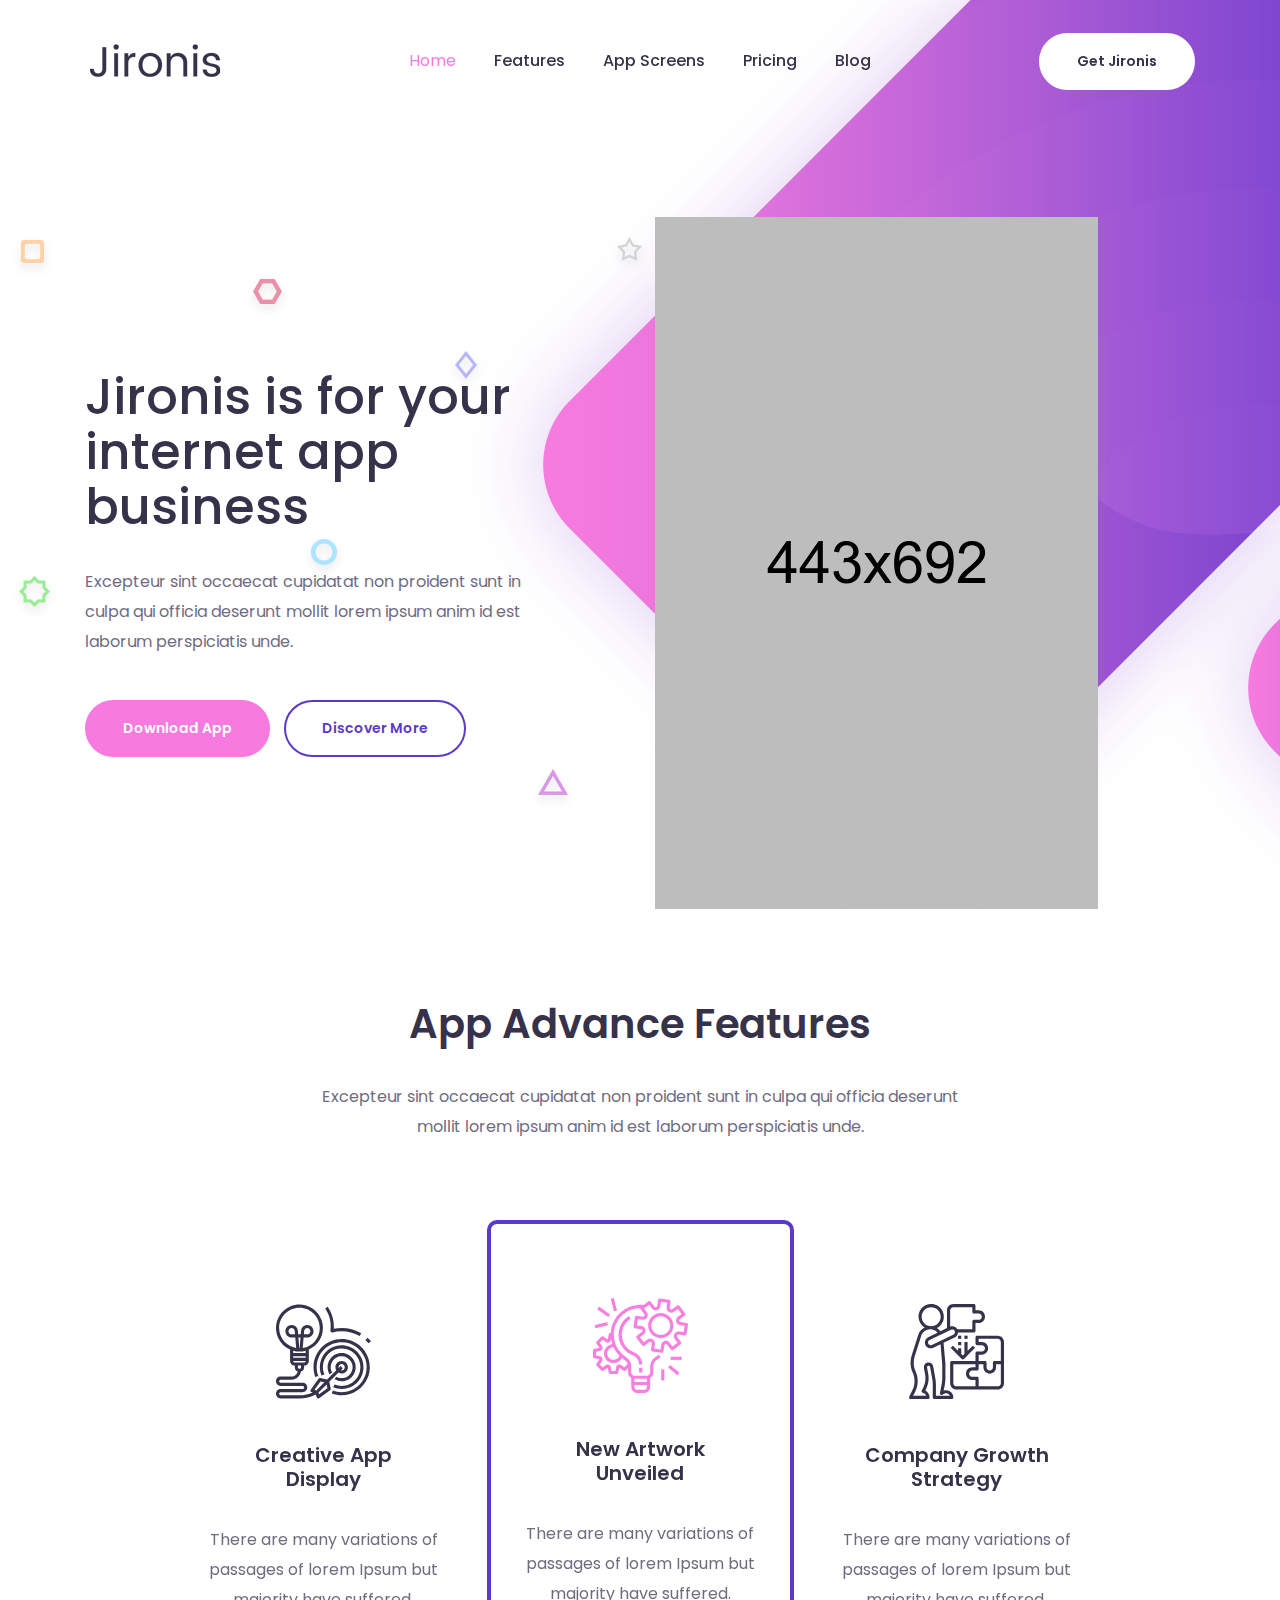
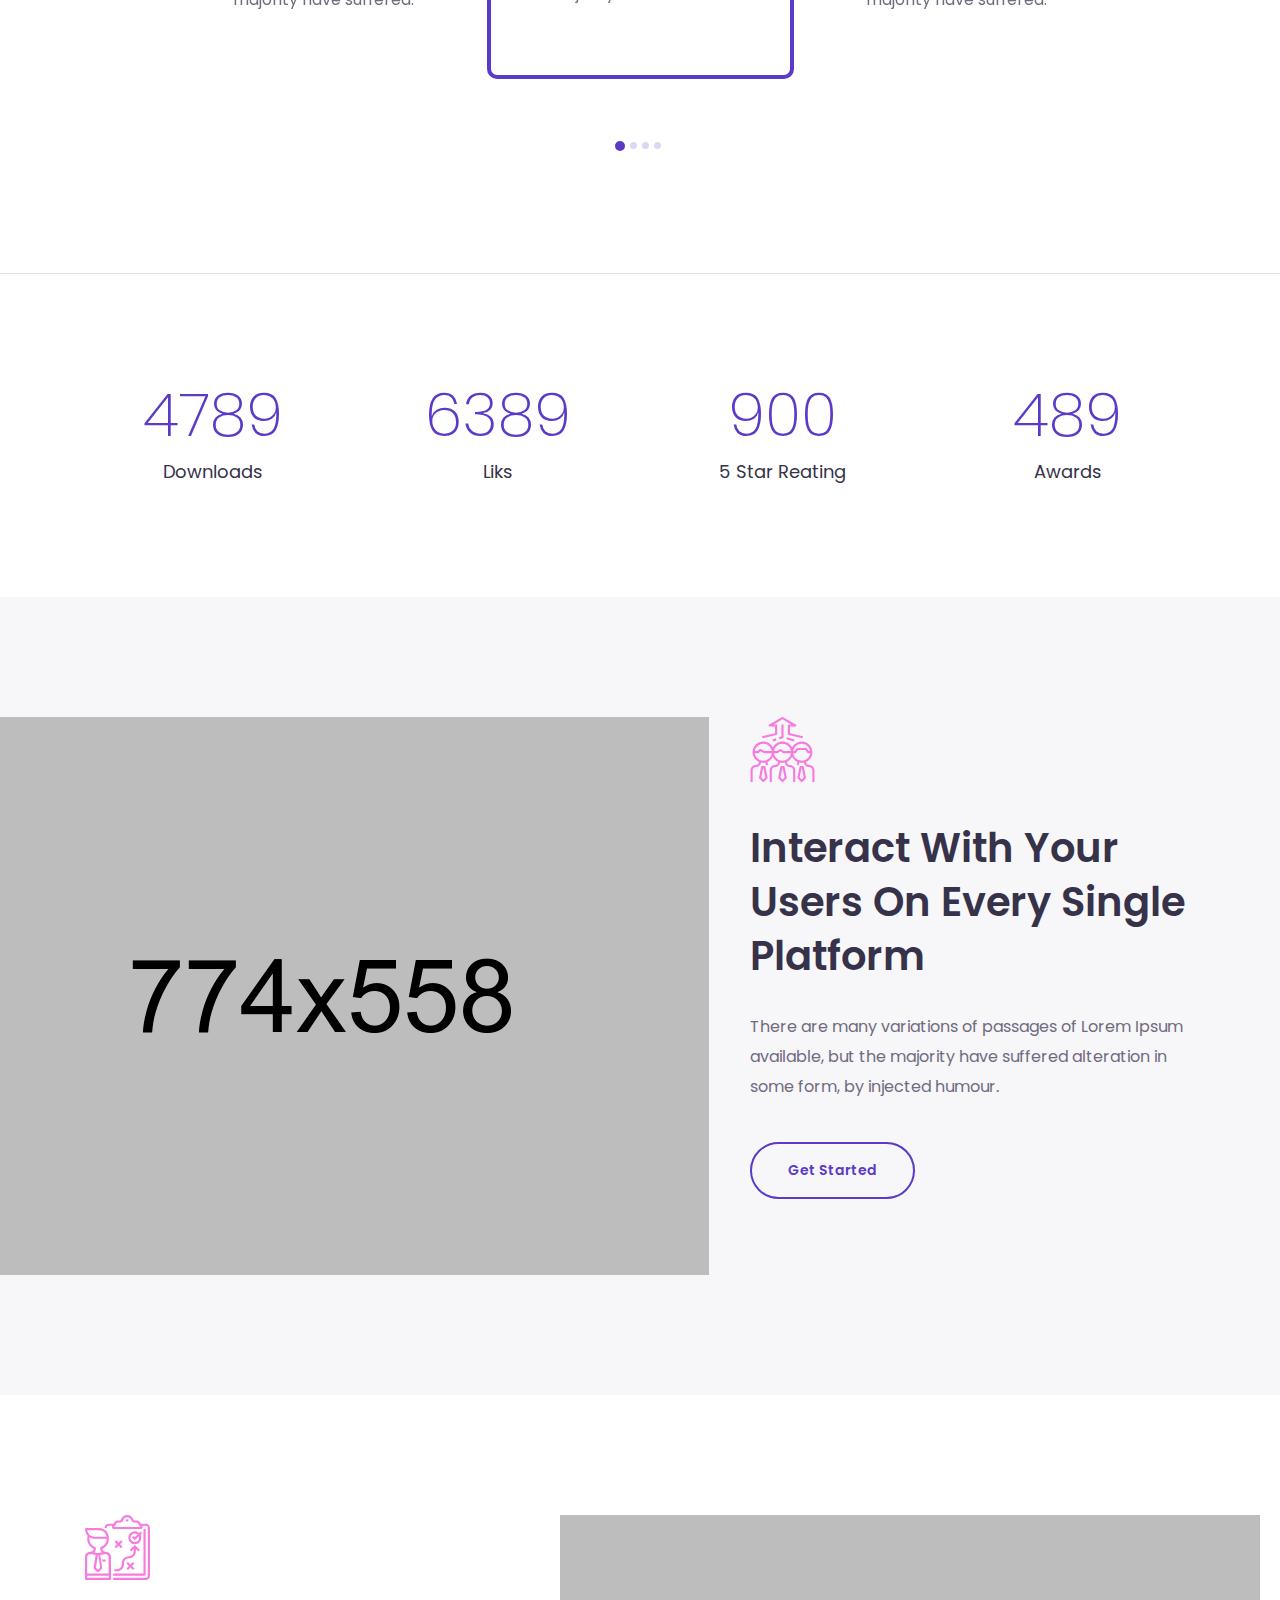
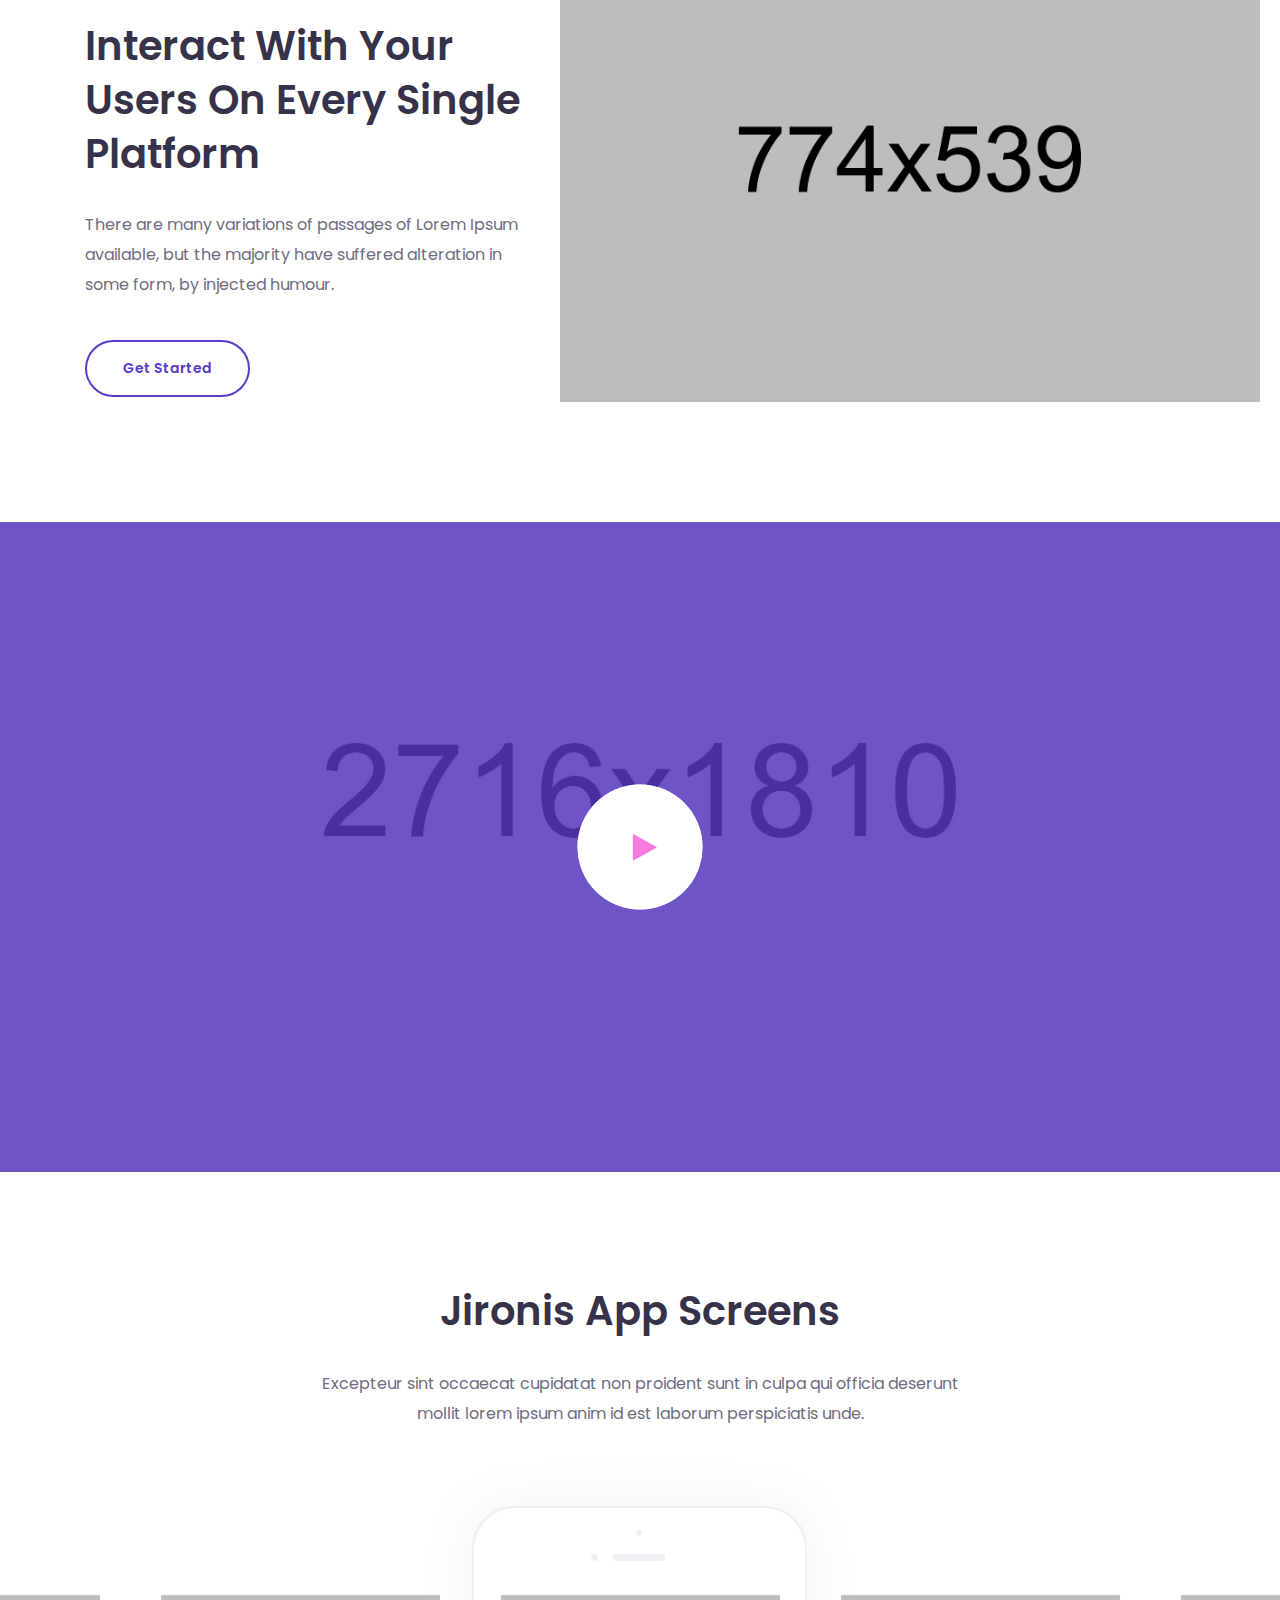
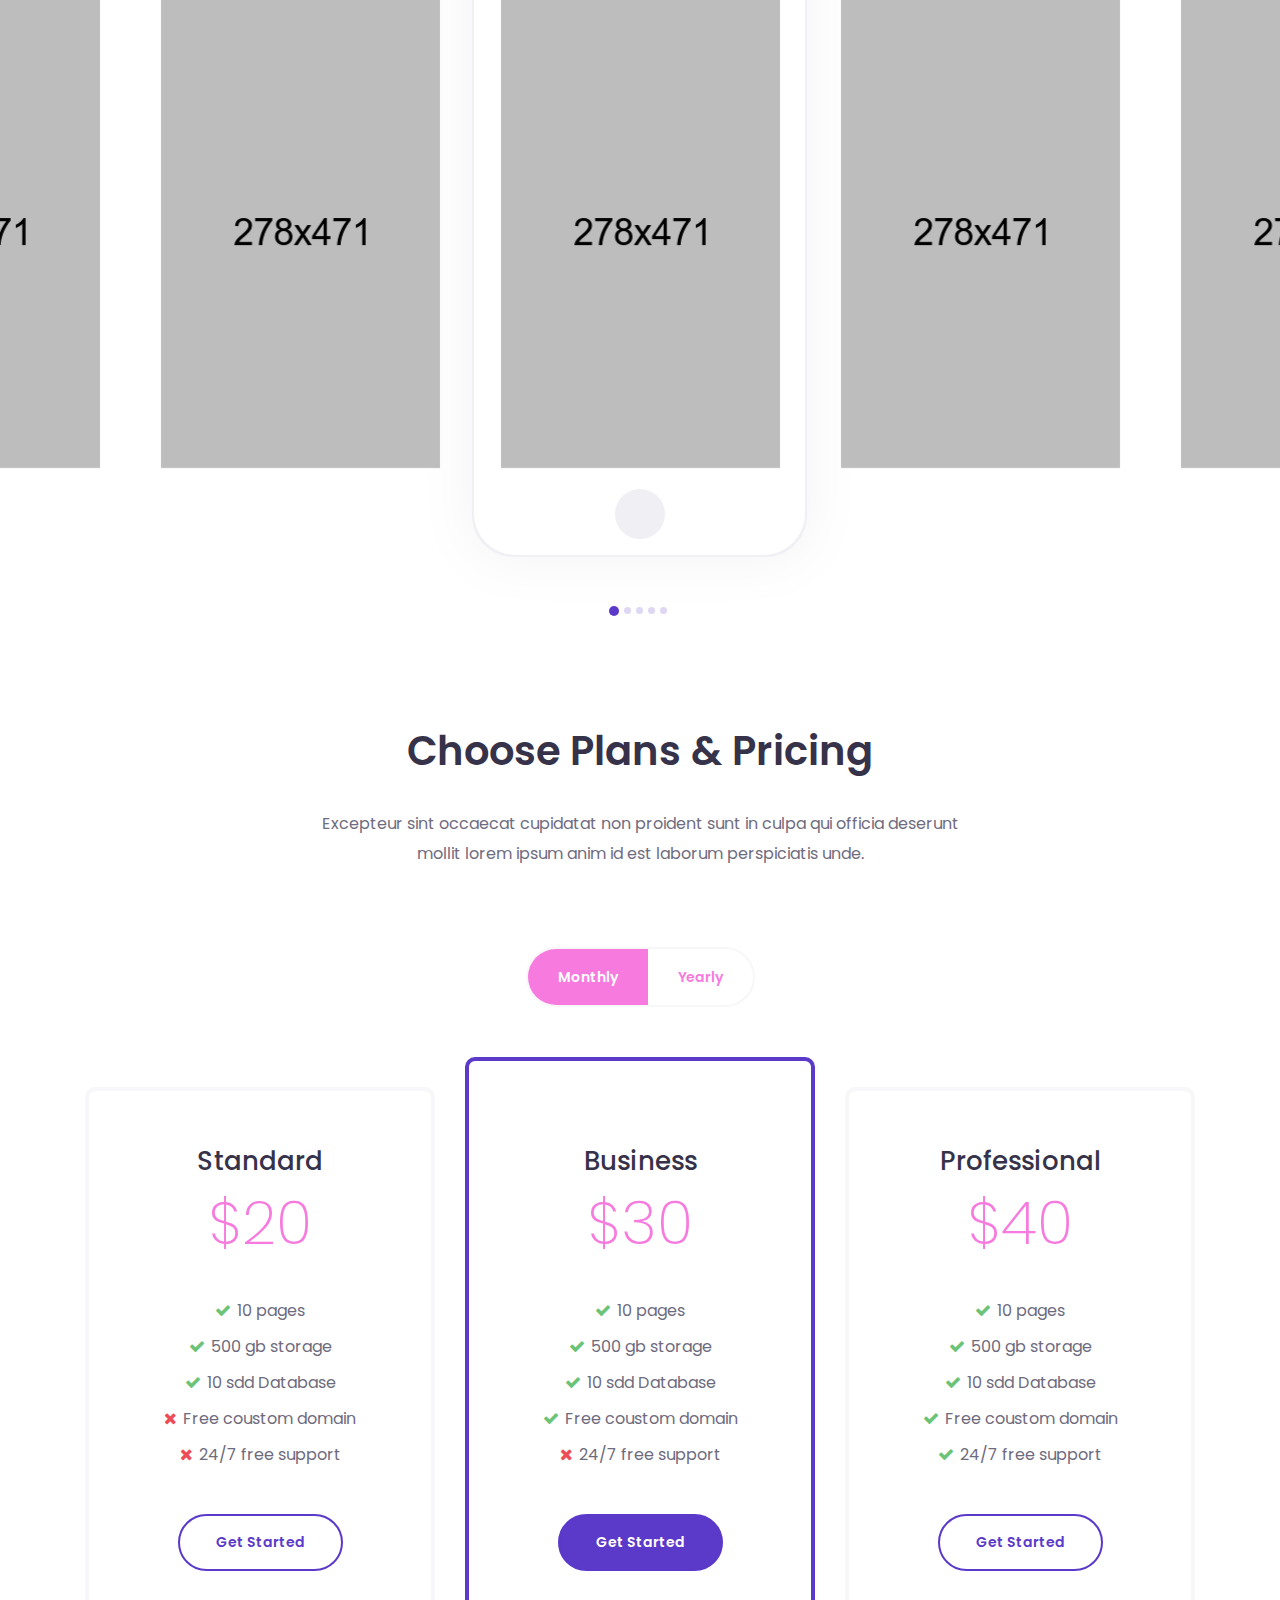
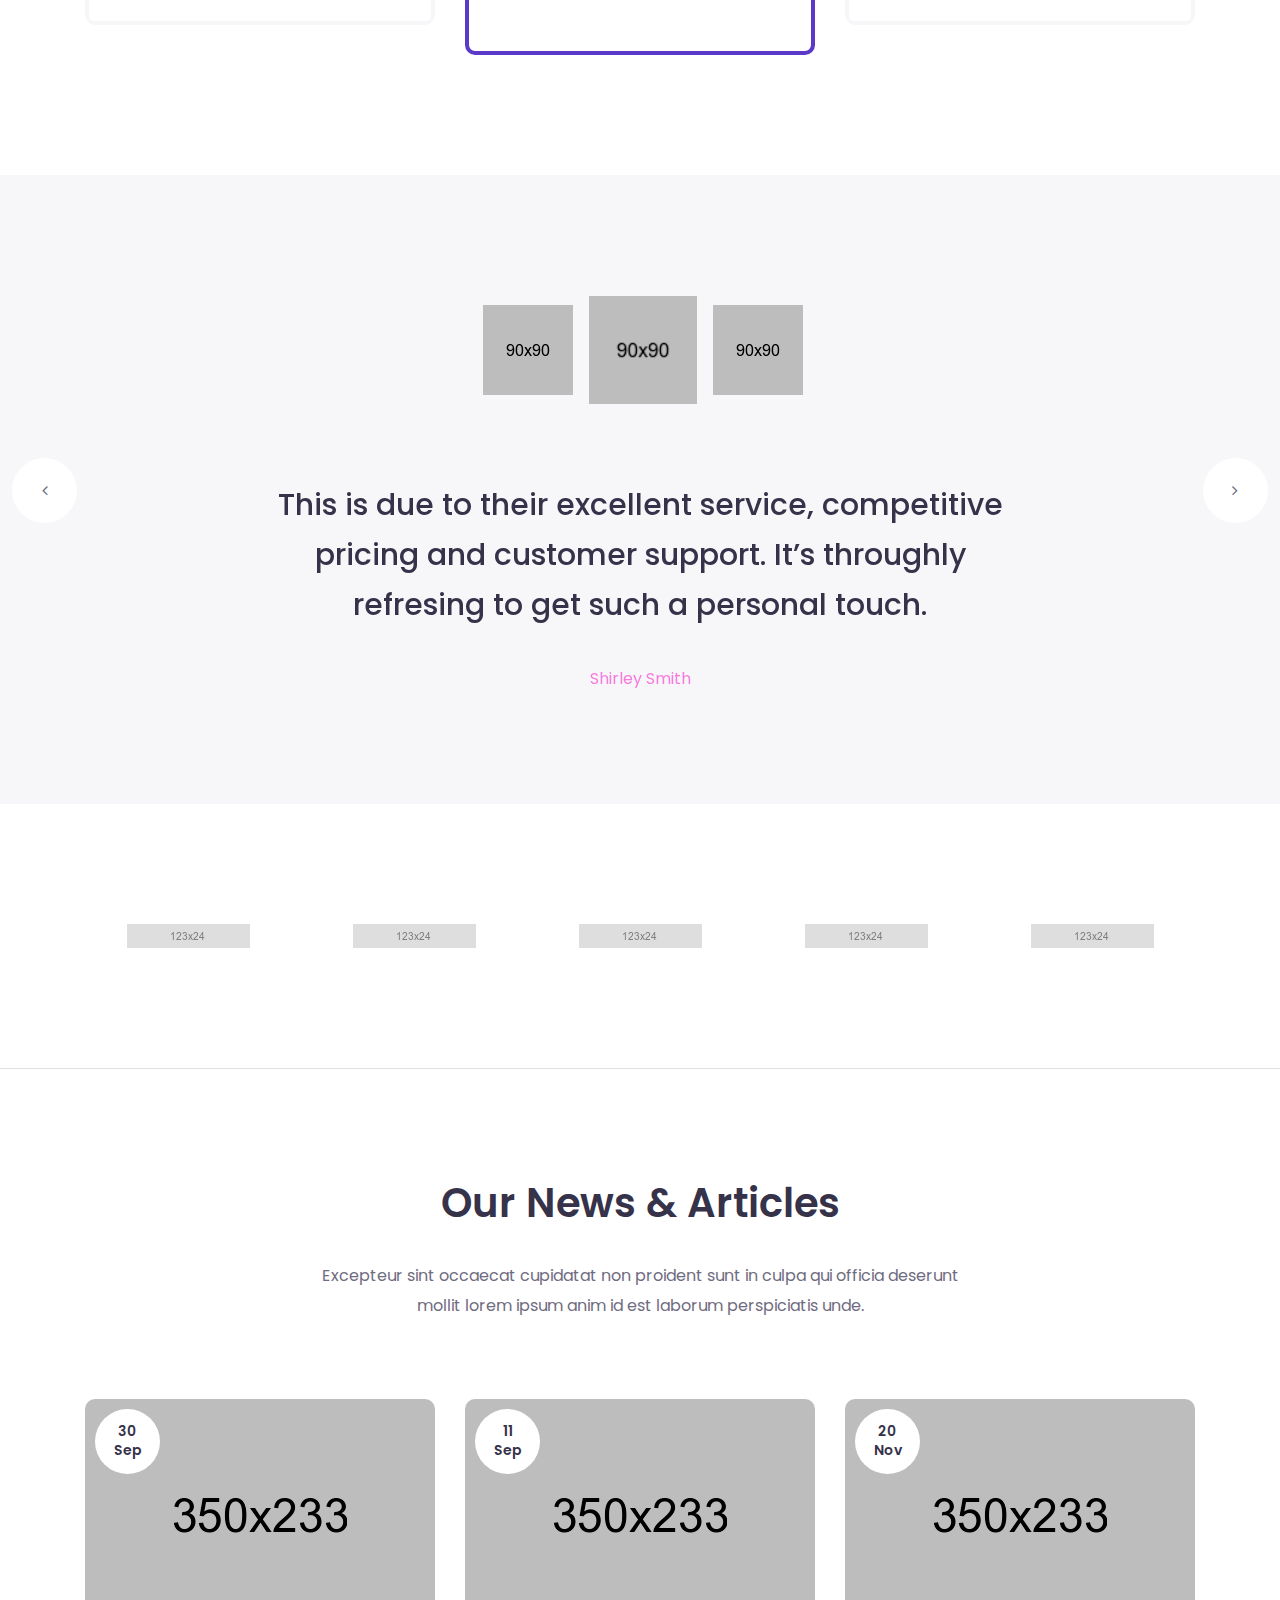
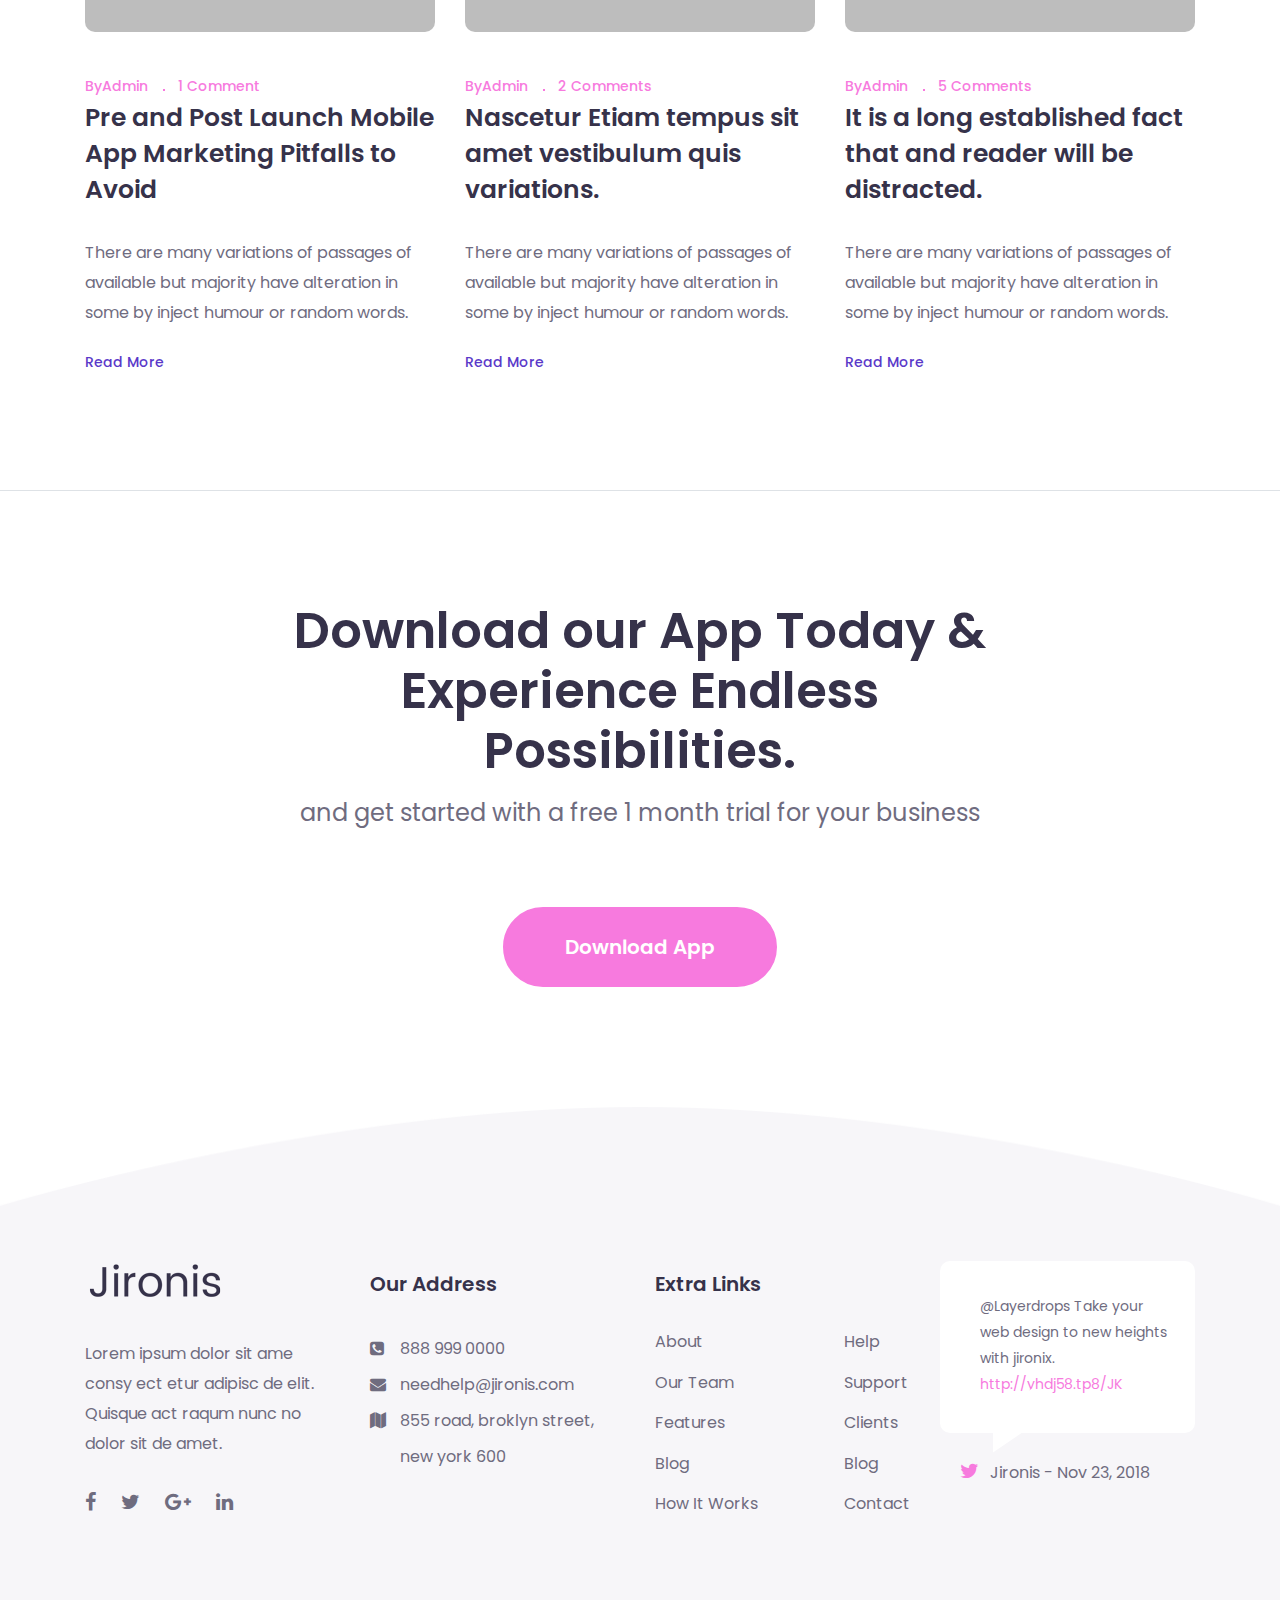
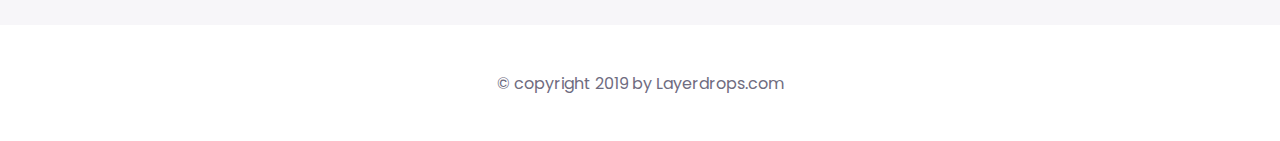
==== index.html @ 611fd4d5 "Master" ====
<!DOCTYPE html>
<html lang="en">

<head>
    <meta charset="utf-8">
    <meta name="viewport" content="width=device-width, initial-scale=1, shrink-to-fit=no">
    <meta http-equiv="X-UA-Compatible" content="IE=edge">

    <!-- Document Title -->
    <title>Jironis</title>

    <!-- Favicon -->
    <link rel="shortcut icon" type="image/png" href="favicon.png">

    <!-- CSS Files -->
    <!--==== Google Fonts ====-->
    <link href="https://fonts.googleapis.com/css?family=Poppins:200,300,400,500,600,700" rel="stylesheet">

    <!--==== Bootstrap css file ====-->
    <link rel="stylesheet" href="assets/css/bootstrap.min.css">

    <!--==== Font-Awesome css file ====-->
    <link rel="stylesheet" href="assets/css/font-awesome.min.css">

    <!-- Owl Carusel css file -->
    <link rel="stylesheet" href="assets/plugins/owl-carousel/owl.carousel.min.css">

    <!-- ====video poppu css==== -->
    <link rel="stylesheet" href="assets/plugins/Magnific-Popup/magnific-popup.css">

    <!--==== Style css file ====-->
    <link rel="stylesheet" href="assets/css/style.css">

    <!--==== Responsive css file ====-->
    <link rel="stylesheet" href="assets/css/responsive.css">

    <!--==== Custom css file ====-->
    <link rel="stylesheet" href="assets/css/custom.css">
</head>

<body>
    <!-- Preloader -->
    <div class="preLoader">
        <div class="preload-inner">
            <div class="sk-cube-grid">
                <div class="sk-cube sk-cube1"></div>
                <div class="sk-cube sk-cube2"></div>
                <div class="sk-cube sk-cube3"></div>
                <div class="sk-cube sk-cube4"></div>
                <div class="sk-cube sk-cube5"></div>
                <div class="sk-cube sk-cube6"></div>
                <div class="sk-cube sk-cube7"></div>
                <div class="sk-cube sk-cube8"></div>
                <div class="sk-cube sk-cube9"></div>
            </div>
        </div>
    </div>
    <!-- End Of Preloader -->

    <!-- Main header -->
    <header class="header">
        <!-- Start Header Navbar-->
        <div class="main-header">
            <div class="main-menu-wrap">
                <div class="container">
                    <div class="row align-items-center">
                        <div class="col-xl-3 col-lg-3 col-md-4 col-6">
                            <!-- Logo -->
                            <div class="logo">
                                <a href="index.html">
                                    <img src="assets/img/logo.png" data-rjs="2" alt="jironis">
                                </a>
                            </div>
                            <!-- End of Logo -->
                        </div>
                        <div class="col-xl-6 col-lg-6 col-md-4 col-6 menu-button">
                            <div class="menu--inner-area clearfix">
                                <div class="menu-wraper">
                                    <nav>
                                        <!-- Header-menu -->
                                        <div class="header-menu dosis">
                                            <ul>
                                                <li class="active"><a href="#">Home</a>
                                                    <ul>
                                                        <li class="active"><a href="index.html">Home 1</a></li>
                                                        <li><a href="index2.html">Home 2</a></li>
                                                    </ul>
                                                </li>
                                                <li><a href="#features">Features</a></li>
                                                <li><a href="#app">App Screens</a></li>
                                                <li><a href="#pricing  ">Pricing</a></li>
                                                <li><a href="#">Blog</a>
                                                    <ul>
                                                        <li><a href="blog.html">Blog Posts</a></li>
                                                        <li><a href="blog-details.html">single Post</a></li>
                                                    </ul>
                                                </li>
                                            </ul>
                                        </div>
                                        <!-- End of Header-menu -->
                                    </nav>
                                </div>
                            </div>
                        </div>
                        <div class="col-lg-3 col-md-4 col-sm-5 d-md-block d-none">
                            <div class="urgent-call text-right">
                               <a href="#" class="btn">Get Jironis</a>
                            </div>
                        </div>
                    </div>
                </div>
            </div>
        </div>
        <!-- End Header Navbar-->
    </header>
    <!-- End of Main header -->
    
    <!-- home banner area -->
    <div class="banner-area-inner">
        <div class="banner-inner-area banner-area1">
            <div class="container">
                <div class="row align-items-center">
                    <div class="col-md-8 col-lg-6 col-xl-5">
                        <!-- banner text -->
                        <div class="banner-text-inner">
                            <div class="banner-shape-wrap">
                                <div class="banner-shape-inner">
                                    <img src="assets/img/banner/shaps1.png" alt="" class='shape shape1 rotate3d'>
                                    <img src="assets/img/banner/shaps2.png" alt="" class='shape shape2 rotate2d'>
                                    <img src="assets/img/banner/shaps3.png" alt="" class='shape shape3 rotate-2d'>
                                    <img src="assets/img/banner/shaps4.png" alt="" class='shape shape4 rotate3d'>
                                    <img src="assets/img/banner/shaps5.png" alt="" class='shape shape5 rotate2d'>
                                    <img src="assets/img/banner/shaps6.png" alt="" class='shape shape6 rotate-2d'>
                                    <img src="assets/img/banner/shaps7.png" alt="" class='shape shape7 rotate3d'>
                                </div>
                            </div>

                            <h1>Jironis is for your internet app business</h1>
                            <p>Excepteur sint occaecat cupidatat non proident sunt in culpa qui officia deserunt mollit lorem ipsum anim id est laborum perspiciatis unde.</p>
                            <a href="#" class="btn">Download App</a>
                            <a href="#" class="btn">Discover More</a>
                        </div>
                        <!-- banner text -->
                    </div>
                    <div class="col-lg-5 offset-lg-1 col-md-4 offse-xl-2">
                        <!-- banner image-->
                        <div class="banner-image">
                            <img src="assets/img/banner/mockup.png" alt="">
                        </div>
                        <!--End of banner image-->
                    </div>
                </div>
            </div>
        </div>
    </div>
    <!-- End of home banner area -->

    <!-- feature area -->
    <section class="pb-110" id='features'>
        <div class="container">
            <div class="row justify-content-center">
                <div class="col-md-12 col-lg-8">
                    <!-- section title -->
                    <div class="section-title text-center">
                        <h2>App Advance Features</h2>
                        <p>Excepteur sint occaecat cupidatat non proident sunt in culpa qui officia deserunt mollit lorem ipsum anim id est laborum perspiciatis unde.</p>
                    </div>
                    <!-- End of section title -->
                </div>
            </div>
            <div class="row justify-content-center">
                <div class="col-xl-10 col-lg-12">
                    <div class="feature-carousel owl-carousel">
                        <!-- single feature inner -->
                        <div class="single-feature-inner text-center">
                            <div class="feature-icon"><img src="assets/img/icons/project-management.svg" class="svg" alt=""></div>
                            <h5>New Artwork<br> Unveiled</h5>
                            <p>There are many variations of passages of lorem Ipsum but majority have suffered.</p>
                        </div>
                        <!-- End of single feature inner -->

                        <!-- single feature inner -->
                        <div class="single-feature-inner text-center">
                            <div class="feature-icon"><img src="assets/img/icons/solution.svg" class="svg" alt=""></div>
                            <h5>Company Growth Strategy</h5>
                            <p>There are many variations of passages of lorem Ipsum but majority have suffered.</p>
                        </div>
                        <!-- End of single feature inner -->

                        <!-- single feature inner -->
                        <div class="single-feature-inner text-center">
                            <div class="feature-icon"><img src="assets/img/icons/planning.svg" class="svg" alt=""></div>
                            <h5>Perfect Application Intergration</h5>
                            <p>There are many variations of passages of lorem Ipsum but majority have suffered.</p>
                        </div>
                        <!-- End of single feature inner -->

                        <!-- single feature inner -->
                        <div class="single-feature-inner text-center">
                            <div class="feature-icon"><img src="assets/img/icons/goal.svg" class="svg" alt=""></div>
                            <h5>Creative App<br>Display</h5>
                            <p>There are many variations of passages of lorem Ipsum but majority have suffered.</p>
                        </div><!-- End of single feature inner -->
                    </div><!--/.feature-carousel-->
                </div><!--/.col-->
            </div><!--/.row-->
        </div><!--/.container-->
    </section><!-- End of feature area -->

    <!-- Counter up area -->
    <section class="border-top pt-120 pb-80">
        <div class="container">
            <div class="row">
                <div class="col-md-3 col-sm-6">
                    <!-- single counetr -->
                    <div class="single-counter text-center">
                        <span class="counter">4789</span>
                        <p>Downloads</p>
                    </div><!-- single counetr -->
                </div>
                <div class="col-md-3 col-sm-6">
                    <!-- single counetr -->
                    <div class="single-counter text-center">
                        <span class="counter">6389</span>
                        <p>Liks</p>
                    </div><!-- single counetr -->
                </div>
                <div class="col-md-3 col-sm-6">
                    <!-- single counetr -->
                    <div class="single-counter text-center">
                        <span class="counter">900</span>
                        <p>5 Star Reating</p>
                    </div><!-- single counetr -->
                </div>
                <div class="col-md-3 col-sm-6">
                    <!-- single counetr -->
                    <div class="single-counter text-center">
                        <span class="counter">489</span>
                        <p>Awards</p>
                    </div><!-- single counetr -->
                </div><!-- /.col -->
            </div><!-- /.row -->
        </div><!-- /.container -->
    </section><!-- /.End of Counter up area -->

    <!-- interact user -->
    <section class="bg-2 pt-120 pb-120">
        <div class="container">
            <div class="row">
                <div class="col-lg-7 col-sm-7">
                    <!-- user interact image -->
                    <div class="user-interact-image">
                        <img src="assets/img/feature/user-interact.png"  alt="">
                    </div>
                    <!-- End of user interact image -->
                </div>
                <div class="col-lg-5 col-sm-5">
                    <!-- user ineract text -->
                    <div class="user-interact-inner">
                        <div class="interact-icon">
                            <img src="assets/img/icons/teamwork.svg" class="svg" alt="">
                        </div>
                        <h2>Interact With Your Users On Every Single Platform</h2>
                        <p>
                            There are many variations of passages of Lorem Ipsum available, but the majority have suffered alteration in some form,
                            by injected humour.
                        </p>
                        <a href="#" class="btn">Get Started</a>
                    </div>
                    <!--End of user ineract text -->
                </div>
            </div>
        </div>
    </section>
    <!-- interact user -->

    <!-- interact user -->
    <section class="pt-120 pb-120">
        <div class="container">
            <div class="row">
                <div class="col-lg-5 col-sm-5">
                    <!-- user ineract text -->
                    <div class="user-interact-inner">
                        <div class="interact-icon">
                            <img src="assets/img/icons/solution1.svg" class="svg" alt="">
                        </div>
                        <h2>Interact With Your Users On Every Single Platform</h2>
                        <p>
                            There are many variations of passages of Lorem Ipsum available, but the majority have suffered
                            alteration in some form,
                            by injected humour.
                        </p>
                        <a href="#" class="btn">Get Started</a>
                    </div>
                    <!--End of user ineract text -->
                </div>
                <div class="col-lg-7 col-sm-7">
                    <!-- user interact image -->
                    <div class="user-interact-image type2">
                        <img src="assets/img/feature/user-interact2.png"  alt="">
                    </div>
                    <!-- End of user interact image -->
                </div>
            </div>
        </div>
    </section>
    <!-- interact user -->

    <!-- app video -->
    <section class="app-video">
        <div class="container">
            <div class="row">
                <div class="col-12">
                    <!-- why bottle video -->
                    <div class="theme-video-wrap">
                        <a href="https://www.youtube.com/watch?v=SZEflIVnhH8" class="video-btn" data-popup="video"><i class="fa fa-play"></i></a>
                    </div>
                    <!-- end of why bottle video -->
                </div>
            </div>
        </div>
    </section>
    <!-- End of why bottol water -->
    
    <!-- app screen -->
    <section class="pt-120 pb-115" id='app'>
        <div class="container">
            <div class="row justify-content-center">
                <div class="col-md-12 col-lg-8">
                    <!-- section title -->
                    <div class="section-title text-center">
                        <h2>Jironis App Screens</h2>
                        <p>Excepteur sint occaecat cupidatat non proident sunt in culpa qui officia deserunt mollit lorem ipsum anim id est laborum perspiciatis unde.</p>
                    </div>
                    <!-- End of section title -->
                </div>
            </div>
        </div>
        <div class="app-scrin-inner">
            <div class="app-carousel-inner">
                <div class="app-carousel owl-carousel">
                    <!-- slingle app image -->
                    <div class="single-app-image">
                        <img src="assets/img/feature/app-img.png" data-rjs="2" alt="">
                    </div>
                    <!-- slingle app image -->

                    <!-- slingle app image -->
                    <div class="single-app-image">
                        <img src="assets/img/feature/app-img2.png" data-rjs="2" alt="">
                    </div>
                    <!-- slingle app image -->

                    <!-- slingle app image -->
                    <div class="single-app-image">
                        <img src="assets/img/feature/app-img3.png" data-rjs="2" alt="">
                    </div>
                    <!-- slingle app image -->

                    <!-- slingle app image -->
                    <div class="single-app-image">
                        <img src="assets/img/feature/app-img4.png" data-rjs="2" alt="">
                    </div>
                    <!-- slingle app image -->

                    <!-- slingle app image -->
                    <div class="single-app-image">
                        <img src="assets/img/feature/app-img5.png" data-rjs="2" alt="">
                    </div>
                    <!-- slingle app image -->
                </div>
            </div>
        </div>
    </section>
    <!-- End of app screen -->

    <!-- app pricing plan -->
    <section class="pb-90" id='pricing'>
        <div class="container">
            <div class="row justify-content-center">
                <div class="col-md-12 col-lg-8">
                    <!-- section title -->
                    <div class="section-title text-center">
                        <h2>Choose Plans & Pricing</h2>
                        <p>Excepteur sint occaecat cupidatat non proident sunt in culpa qui officia deserunt    mollit lorem ipsum anim id est laborum perspiciatis unde.</p>
                    </div>
                    <!-- End of section title -->
                </div>
            </div>
            <div class="row">
                <div class="col-12">
                    <div class="price-nav-wrap">
                        <!-- price nav -->
                        <div class="price--nav-inner">
                            <nav>
                                <div class="nav info-tabs">
                                    <a class="price--nav-item active" id="nav-contact-tab" data-toggle="tab" href="#month">Monthly</a>
                                    <a class="price--nav-item" data-toggle="tab" href="#year">Yearly</a>
                                </div>
                            </nav>
                        </div>
                        <!-- End of price nav -->
                    </div>
                    <!-- nav tab content -->
                    <div class="tab-content price-content">
                        <div class="tab-pane fade active show" id="month" role="tabpanel">
                            <div class="row">
                                <div class="col-md-6 col-lg-4">
                                    <!--Single price plan -->
                                    <div class="single-price-plan text-center">
                                        <div class="single-price-top">
                                            <h4>Standard</h4>
                                            <span>$20</span>
                                        </div>
                                        <div class="single-price-body">
                                            <div class="price-list">
                                                <ul>
                                                    <li>
                                                        <span><i class="fa fa-check" aria-hidden="true"></i></span>
                                                        10 pages
                                                    </li>
                                                    <li>
                                                        <span><i class="fa fa-check" aria-hidden="true"></i></span>
                                                        500 gb storage
                                                    </li>
                                                    <li>
                                                        <span><i class="fa fa-check" aria-hidden="true"></i></span>
                                                        10 sdd Database
                                                    </li>
                                                    <li>
                                                        <span><i class="fa fa-times" aria-hidden="true"></i></span>
                                                        Free coustom domain
                                                    </li>
                                                    <li>
                                                        <span><i class="fa fa-times" aria-hidden="true"></i></span>
                                                        24/7 free support
                                                    </li>
                                                </ul>
                                            </div>
                                            <a href="#" class="btn">Get Started</a>
                                        </div>
                                    </div>
                                    <!--end of Single price plan -->
                                </div>
                                <div class="col-md-6 col-lg-4">
                                    <!--Single price plan -->
                                    <div class="single-price-plan active text-center">
                                        <div class="single-price-top">
                                            <h4>Business</h4>
                                            <span>$30</span>
                                        </div>
                                        <div class="single-price-body">
                                            <div class="price-list">
                                                <ul>
                                                    <li>
                                                        <span><i class="fa fa-check" aria-hidden="true"></i></span>
                                                        10 pages
                                                    </li>
                                                    <li>
                                                        <span><i class="fa fa-check" aria-hidden="true"></i></span>
                                                        500 gb storage
                                                    </li>
                                                    <li>
                                                        <span><i class="fa fa-check" aria-hidden="true"></i></span>
                                                        10 sdd Database
                                                    </li>
                                                    <li>
                                                        <span><i class="fa fa-check" aria-hidden="true"></i></span>
                                                        Free coustom domain
                                                    </li>
                                                    <li>
                                                        <span><i class="fa fa-times" aria-hidden="true"></i></span>
                                                        24/7 free support
                                                    </li>
                                                </ul>
                                            </div>
                                            <a href="#" class="btn">Get Started</a>
                                        </div>
                                    </div>
                                    <!--end of Single price plan -->
                                </div>
                                <div class="col-md-6 col-lg-4">
                                    <!--Single price plan -->
                                    <div class="single-price-plan text-center">
                                        <div class="single-price-top">
                                            <h4>Professional</h4>
                                            <span>$40</span>
                                        </div>
                                        <div class="single-price-body">
                                            <div class="price-list">
                                                <ul>
                                                    <li>
                                                        <span><i class="fa fa-check" aria-hidden="true"></i></span>
                                                        10 pages
                                                    </li>
                                                    <li>
                                                        <span><i class="fa fa-check" aria-hidden="true"></i></span>
                                                        500 gb storage
                                                    </li>
                                                    <li>
                                                        <span><i class="fa fa-check" aria-hidden="true"></i></span>
                                                        10 sdd Database
                                                    </li>
                                                    <li>
                                                        <span><i class="fa fa-check" aria-hidden="true"></i></span>
                                                        Free coustom domain
                                                    </li>
                                                    <li>
                                                        <span><i class="fa fa-check" aria-hidden="true"></i></span>
                                                        24/7 free support
                                                    </li>
                                                </ul>
                                            </div>
                                            <a href="#" class="btn">Get Started</a>
                                        </div>
                                    </div>
                                    <!--end of Single price plan -->
                                </div>
                            </div>
                        </div>
                        <div class="tab-pane fade" id="year" role="tabpanel">
                            <div class="row">
                                <div class="col-md-6 col-lg-4">
                                    <!--Single price plan -->
                                    <div class="single-price-plan text-center">
                                        <div class="single-price-top">
                                            <h4>Standard</h4>
                                            <span>$200</span>
                                        </div>
                                        <div class="single-price-body">
                                            <div class="price-list">
                                                <ul>
                                                    <li>
                                                        <span><i class="fa fa-check" aria-hidden="true"></i></span>
                                                        10 pages
                                                    </li>
                                                    <li>
                                                        <span><i class="fa fa-check" aria-hidden="true"></i></span>
                                                        500 gb storage
                                                    </li>
                                                    <li>
                                                        <span><i class="fa fa-check" aria-hidden="true"></i></span>
                                                        10 sdd Database
                                                    </li>
                                                    <li>
                                                        <span><i class="fa fa-times" aria-hidden="true"></i></span>
                                                        Free coustom domain
                                                    </li>
                                                    <li>
                                                        <span><i class="fa fa-times" aria-hidden="true"></i></span>
                                                        24/7 free support
                                                    </li>
                                                </ul>
                                            </div>
                                            <a href="#" class="btn">Get Started</a>
                                        </div>
                                    </div>
                                    <!--end of Single price plan -->
                                </div>
                                <div class="col-md-6 col-lg-4">
                                    <!--Single price plan -->
                                    <div class="single-price-plan active text-center">
                                        <div class="single-price-top">
                                            <h4>Business</h4>
                                            <span>$300</span>
                                        </div>
                                        <div class="single-price-body">
                                            <div class="price-list">
                                                <ul>
                                                    <li>
                                                        <span><i class="fa fa-check" aria-hidden="true"></i></span>
                                                        10 pages
                                                    </li>
                                                    <li>
                                                        <span><i class="fa fa-check" aria-hidden="true"></i></span>
                                                        500 gb storage
                                                    </li>
                                                    <li>
                                                        <span><i class="fa fa-check" aria-hidden="true"></i></span>
                                                        10 sdd Database
                                                    </li>
                                                    <li>
                                                        <span><i class="fa fa-check" aria-hidden="true"></i></span>
                                                        Free coustom domain
                                                    </li>
                                                    <li>
                                                        <span><i class="fa fa-times" aria-hidden="true"></i></span>
                                                        24/7 free support
                                                    </li>
                                                </ul>
                                            </div>
                                            <a href="#" class="btn">Get Started</a>
                                        </div>
                                    </div>
                                    <!--end of Single price plan -->
                                </div>
                                <div class="col-md-6 col-lg-4">
                                    <!--Single price plan -->
                                    <div class="single-price-plan text-center">
                                        <div class="single-price-top">
                                            <h4>Professional</h4>
                                            <span>$400</span>
                                        </div>
                                        <div class="single-price-body">
                                            <div class="price-list">
                                                <ul>
                                                    <li>
                                                        <span><i class="fa fa-check" aria-hidden="true"></i></span>
                                                        10 pages
                                                    </li>
                                                    <li>
                                                        <span><i class="fa fa-check" aria-hidden="true"></i></span>
                                                        500 gb storage
                                                    </li>
                                                    <li>
                                                        <span><i class="fa fa-check" aria-hidden="true"></i></span>
                                                        10 sdd Database
                                                    </li>
                                                    <li>
                                                        <span><i class="fa fa-check" aria-hidden="true"></i></span>
                                                        Free coustom domain
                                                    </li>
                                                    <li>
                                                        <span><i class="fa fa-check" aria-hidden="true"></i></span>
                                                        24/7 free support
                                                    </li>
                                                </ul>
                                            </div>
                                            <a href="#" class="btn">Get Started</a>
                                        </div>
                                    </div>
                                    <!--end of Single price plan -->
                                </div>
                            </div>
                        </div>
                    </div>
                    <!-- End of nav tab content -->
                </div>
            </div>
        </div>
    </section>
    <!-- End of app pricing plan -->

    <!-- testimonial area -->
    <section class="pt-120 pb-110 bg-2">
        <div class="container">
            <div class="row justify-content-center">
                <div class="col-md-8">
                    <div class="testimonial-author-arousel text-center">
                        <div class="testimonial-author-inner">
                            <div class="author-carousel owl-carousel">
                                <div class="single-author-imge">
                                    <img src="assets/img/feature/author3.png" alt="">
                                </div>
                                <div class="single-author-imge">
                                    <img src="assets/img/feature/author2.png" alt="">
                                </div>
                                <div class="single-author-imge">
                                    <img src="assets/img/feature/author1.png" alt="">
                                </div>
                            </div>
                        </div>
                    </div>

                    <div class="testimonial-author-comment text-center">
                        <div class="author-comment-carousel owl-carousel">
                            <div class="single-author-comment">
                                <h4>This is due to their excellent service, competitive<br> pricing and customer support. It’s throughly<br> refresing to get such
                                a personal touch.</h4>
                                <p>Shirley Smith</p>
                            </div>

                            <div class="single-author-comment">
                                <h4>This is due to their excellent service, competitive<br> pricing and customer support. It’s throughly<br> refresing to get such
                                a personal touch.</h4>
                                <p>Shirley Smith</p>
                            </div>
                            <div class="single-author-comment">
                                <h4>This is due to their excellent service, competitive<br> pricing and customer support. It’s throughly<br> refresing to get such
                                a personal touch.</h4>
                                <p>Shirley Smith</p>
                            </div>
                        </div>
                    </div>
                </div>
            </div>
        </div>
    </section>
    <!--End of testimonial area -->

    <!-- our partner -->
    <section class="pt-120 pb-120">
        <div class="container">
            <div class="row">
                <div class="col">
                    <!-- partner carosel inner -->
                    <div class="partner-carousel-wrap">
                        <div class="partner-carousel owl-carousel">
                            <!-- single partner -->
                            <div class="single-partner">
                                <img src="assets/img/partner2.png" alt="">
                            </div>
                            <!-- End of single partner -->
    
                            <!-- single partner -->
                            <div class="single-partner">
                                <img src="assets/img/partner2.png" alt="">
                            </div>
                            <!-- End of single partner -->
    
                            <!-- single partner -->
                            <div class="single-partner">
                                <img src="assets/img/partner2.png" alt="">
                            </div>
                            <!-- End of single partner -->
    
                            <!-- single partner -->
                            <div class="single-partner">
                                <img src="assets/img/partner2.png" alt="">
                            </div>
                            <!-- End of single partner -->
                        </div>
                    </div>
                    <!--End of  partner carosel inner -->
                </div>
            </div>
        </div>
    </section>
    <!-- End of our partner -->

    <!-- start blog area -->
    <section class="border-top pt-115 pb-80" id='blog'>
        <div class="container">
            <div class="row justify-content-center">
                <div class="col-lg-8 col-md-12">
                    <!-- section title -->
                    <div class="section-title text-center">
                        <h2>Our News & Articles</h2>
                        <p>Excepteur sint occaecat cupidatat non proident sunt in culpa qui officia deserunt    mollit lorem ipsum anim id est laborum perspiciatis unde.</p>
                    </div>
                    <!-- End of section title -->
                </div>
            </div>
            <div class="row">
                <div class="col-lg-4 col-md-4">
                    <!-- single blog inner -->
                    <div class="single-blog-inner">
                        <!-- blog image -->
                        <div class="post-image">
                            <a href="blog-details.html">
                                <img src="assets/img/blog/blog1.png" alt="">
                            </a>
                            <div class="post-date">
                                <p><span>30</span>Sep</p>
                            </div>
                        </div>
                        <!--/.End of  blog image -->
                
                        <!-- post content -->
                        <div class="post-content">
                            <div class="post-details">
                                <div class="post-info d-flex">
                                    <a href="#"><span>By</span>Admin</a>
                                    <a href="#"><span>1</span> Comment</a>
                                </div>

                                <div class="post-title">
                                    <h3><a href="blog-details.html">Pre and Post Launch Mobile App Marketing Pitfalls to Avoid</a></h3>
                                </div>
                                <p>There are many variations of passages of available but majority have alteration in some by inject humour or random
                                words.</p>
                                <a class='blog-btn' href="blog-details.html">Read More</a>
                            </div>
                        </div><!-- /.End of post content -->
                    </div><!-- /.End of single blog inner -->
                </div>

                <div class="col-lg-4 col-md-4">
                    <!-- single blog inner -->
                    <div class="single-blog-inner">
                        <!-- blog image -->
                        <div class="post-image">
                            <a href="blog-details.html">
                                <img src="assets/img/blog/blog2.png" alt="">
                            </a>
                            <div class="post-date">
                                <p><span>11</span>Sep</p>
                            </div>
                        </div>
                        <!--/.End of  blog image -->
                
                        <!-- post content -->
                        <div class="post-content">
                            <div class="post-details">
                                <div class="post-info d-flex">
                                    <a href="#"><span>By</span>Admin</a>
                                    <a href="#"><span>2</span> Comments</a>
                                </div>
                
                                <div class="post-title">
                                    <h3><a href="blog-details.html">Nascetur Etiam tempus sit amet vestibulum quis variations.</a></h3>
                                </div>
                                <p>There are many variations of passages of available but majority have alteration in some by inject
                                    humour or random
                                    words.</p>
                                <a class='blog-btn' href="blog-details.html">Read More</a>
                            </div>
                        </div><!-- /.End of post content -->
                    </div><!-- /.End of single blog inner -->
                </div>

                <div class="col-lg-4 col-md-4">
                    <!-- single blog inner -->
                    <div class="single-blog-inner">
                        <!-- blog image -->
                        <div class="post-image">
                            <a href="blog-details.html">
                                <img src="assets/img/blog/blog3.png" alt="">
                            </a>
                            <div class="post-date">
                                <p><span>20</span>Nov</p>
                            </div>
                        </div>
                        <!--/.End of  blog image -->
                
                        <!-- post content -->
                        <div class="post-content">
                            <div class="post-details">
                                <div class="post-info d-flex">
                                    <a href="#"><span>By</span>Admin</a>
                                    <a href="#"><span>5</span> Comments</a>
                                </div>
                
                                <div class="post-title">
                                    <h3><a href="blog-details.html">It is a long established fact that and reader will be distracted.</a></h3>
                                </div>
                                <p>There are many variations of passages of available but majority have alteration in some by inject
                                    humour or random
                                    words.</p>
                                <a class='blog-btn' href="blog-details.html">Read More</a>
                            </div>
                        </div><!-- /.End of post content -->
                    </div><!-- /.End of single blog inner -->
                </div>
            </div>
        </div>
    </section>
    <!-- end of blog artea -->

    <!-- download app -->
    <section class="border-top pt-110 pb-150">
        <div class="container">
            <div class="row justify-content-center">
                <div class="col-lg-10 col-md-12">
                    <div class="download-app-inner text-center">
                        <h2 class="h1">
                            Download our App Today &<br>
                            Experience Endless Possibilities.
                        </h2>
                        <h3>and get started with a free 1 month trial for your business</h3>
                        <a href="#" class="btn">Download App</a>
                    </div>
                </div>
            </div>
        </div>
    </section>
    <!-- End of download app -->
    
    <footer class="footer">
        <div class="footerbg">
        <img src="assets/img/footer-bg.png" alt="">
        </div>
        <div class="footer-top pt-120 pb-110">
            <div class="container">
                <div class="row">
                    <div class="col-lg-3 col-sm-6">
                        <!-- footer widget -->
                        <div class="footer-widget">
                            <div class="footer-logo">
                                <a href="index.html"><img src="assets/img/logo.png" alt=""></a>
                            </div>
                            <p>Lorem ipsum dolor sit ame consy ect etur adipisc de elit. Quisque act raqum nunc no dolor sit de
                                amet.</p>
                            <!-- footer social area -->
                            <div class="footer-social-area">
                                <ul class="social-icons social-icons-light nav">
                                    <li><a href="#" target="_blank"><i class="fa fa-facebook-f"></i></a></li>
                                    <li><a href="#" target="_blank"><i class="fa fa-twitter"></i></a></li>
                                    <li><a href="#" target="_blank"><i class="fa fa-google-plus"></i></a></li>
                                    <li><a href="#" target="_blank"><i class="fa fa-linkedin"></i></a></li>
                                </ul>
                            </div>
                            <!-- End of footer social area -->
                        </div>
                        <!--End of footer widget -->
                    </div>

                    <div class="col-lg-3 col-sm-6">
                        <div class="footer-widget">
                            <!-- widget header -->
                            <div class="widget-header">
                                <h5>Our Address</h5>
                            </div>
                            <!-- widget header -->
                            <div class="widget-body">
                                <ul class="address-list">
                                    <li>
                                        <span><i class="fa  fa-phone-square"></i></span>
                                        888 999 0000
                                    </li>
                                    <li>
                                        <span><i class="fa  fa-envelope"></i></span>
                                        needhelp@jironis.com
                                    </li>
                                    <li>
                                        <span><i class="fa  fa-map"></i></span>
                                        855 road, broklyn street,
                                        new york 600
                                    </li>
                                </ul>
                            </div>
                        </div>
                    </div>
                    <div class="col-lg-3 col-sm-6">
                        <div class="footer-widget">
                            <!-- widget header -->
                            <div class="widget-header">
                                <h5>Extra Links</h5>
                            </div>
                            <!-- widget header -->
                        </div>

                        <div class="widget-body">
                            <div class="extra-link">
                                <div class="link-left">
                                    <ul>
                                        <li><a href="#">About</a></li>
                                        <li><a href="#">Our Team</a></li>
                                        <li><a href="#">Features</a></li>
                                        <li><a href="#">Blog</a></li>
                                        <li><a href="#">How It Works</a></li>
                                    </ul>
                                </div>
                                <div class="link-right">
                                    <ul>
                                        <li><a href="#">Help</a></li>
                                        <li><a href="#">Support</a></li>
                                        <li><a href="#">Clients</a></li>
                                        <li><a href="#">Blog</a></li>
                                        <li><a href="#">Contact</a></li>
                                    </ul>
                                </div>
                            </div>
                        </div>
                    </div>

                    <div class="col-lg-3 col-sm-6">
                        <div class="footer-widget">
                            <div class="widget-body">
                                <div class="twetter-post-inner">
                                    <div class="footer-post-details">
                                        @Layerdrops Take your web design to new heights with jironix. <br><a href="http://yhdj58.tp8/JK">http://yhdj58.tp8/JK</a>
                                    </div>
                                    <div class="twetter-post">
                                        <span><i class="fa fa-twitter"></i></span>
                                        Jironis - Nov 23, 2018
                                    </div>
                                </div>
                            </div>
                        </div>
                    </div>
                </div>
            </div>
        </div>
        <div class="footer-bottom">
            <div class="footer-text text-center">
                <p>© copyright 2019 by Layerdrops.com</p>       
            </div>
        </div>
        
    </footer>

    <!-- back to top -->
    <div class="back-to-top">
        <a href="#"><i class="fa fa-chevron-up"></i></a>
    </div>
    <!-- back to top -->


    <!-- JS Files -->
   <!-- ==== JQuery 3.3.1 js file==== -->
    <script src="assets/js/jquery-3.3.1.min.js"></script>

    <!-- ==== Bootstrap js file==== -->
    <script src="assets/js/bootstrap.bundle.min.js"></script>

    <!-- ==== JQuery Waypoint js file==== -->
    <script src="assets/plugins/waypoints/jquery.waypoints.min.js"></script>

    <!-- ==== Parsley js file==== -->
    <script src="assets/plugins/parsley/parsley.min.js"></script>

    <!-- ==== parallax js==== -->
    <script src="assets/plugins/parallax/parallax.js"></script>

    <!-- ==== Owl Carousel js file==== -->
    <script src="assets/plugins/owl-carousel/owl.carousel.min.js"></script>

    <!-- ==== Menu  js file==== -->
    <script src="assets/js/menu.min.js"></script>

    <!-- ===video popup=== -->
    <script src="assets/plugins/Magnific-Popup/jquery.magnific-popup.min.js"></script>

    <!-- ====Counter js file=== -->
    <script src="assets/plugins/waypoints/jquery.counterup.min.js"></script>

    <!-- ==== Script js file==== -->
    <script src="assets/js/scripts.js"></script>

    <!-- ==== Custom js file==== -->
    <script src="assets/js/custom.js"></script>

</body>
</html>
---- assets/css/style.css ----
input::-webkit-outer-spin-button,
input::-webkit-inner-spin-button {
    -webkit-appearance: none;
    margin: 0;
}
input[type="number"] {
    -moz-appearance: textfield;
}
::-moz-selection {
    background: #31333e;
    color: #fff;
    text-shadow: none;
}
::selection {
    background: #31333e;
    color: #fff;
    text-shadow: none;
}


button:focus,
input:focus,
select:focus,
textarea:focus {
    outline: none !important;
}
button[type=submit] { 
    cursor: pointer;
    border: none;
 }
textarea { resize: none; }
img {
    max-width: 100%;
    height: auto; 
}

a {
    color: #f77ade;
    -webkit-transition: all .2s;
    transition: all .2s;
}
a:hover { color: #f77ade; }
a,
a:hover,
a:active,
a:focus {
    text-decoration: none;
    outline: none;
}

h1, h2, h3, h4, h5, h6, 
.h1, .h2, .h3, .h4, .h5, .h6 { 
    font-family: 'Poppins', sans-serif;
    color: #36324a;
}
h1, .h1 { font-size: 50px; line-height: 55px; }
h2, .h2 { font-size: 40px; line-height: 55px;}
h3, .h3 { font-size: 30px; }
h4, .h4 { font-size: 26px; }
h5, .h5 { font-size: 20px; } 
h6, .h6 { font-size: 16px; }

p {
    font-family: 'Poppins', sans-serif;
    line-height: 30px;
    margin-bottom: 25px;
    font-weight: 400;
    font-size: 16px;
}
body {
    font-family: 'Poppins', sans-serif;
    font-size: 16px;
    color: #6f6c7f;
    line-height: 36px;
    background: #fff;
    overflow-x: hidden !important;
    font-weight: 400;
}
.theme-color{
    color: #5b39c9;
}
.theme-bg{
    background: #5b39c9
}
/*1.2: background color*/

/* 1.3: Buttons */
.btn {
    cursor: pointer;
    z-index: 1;
    position: relative;
    padding: 16px 36px;
    color: #5b39c9;
    font-weight: 600;
    text-transform: capitalize;
    overflow: hidden;
    border: 2px solid #5b39c9;
    border-radius: 50px;
    overflow: hidden;
    -webkit-transition: .3s all linear;
    transition: .3s all linear;
    font-size: 14px;
}

.btn.active,
.btn:hover,
.btn:focus {
    color: #fff;
    text-decoration: none;
}
.btn:before {
    content: " ";
    position: absolute;
    top: 48%;
    left: 48%;
    z-index: -1;
    -webkit-transform: scale(0);
            transform: scale(0);
    width: 11px;
    height: 11px;
    -webkit-transition: .3s all linear;
    transition: .3s all linear;
    opacity: 0;
    visibility: hidden;
    background: #5b39c9;
    border-radius: 50px;

}
.btn:hover{
    border-color: #5b39c9;
}
.btn:hover:before{
    -webkit-transform: scale(20);
            transform: scale(20);
    opacity: 1;
    visibility: visible;
    
}

.btn:focus,
.form-control:focus {
    box-shadow: none !important;
}

.disabled { pointer-events: none; }

.bg-2 {
    background-color: #f7f6f9;
}
 ul,li{
     margin-bottom: 0;
     list-style: none;
     padding: 0;
 }

.font-weight-600 { font-weight: 600; }
b, strong {
    font-weight: bold;
}
.list-inline > li { display: inline-block; }

.form-control { font-size: 14px; }
.form-control:focus { border-color: #fff; }

input.parsley-error,
textarea.parsley-error,
select.parsley-error {
    border: 1px solid red !important;
}
.half-gutter {
    margin-right: -7.5px;
    margin-left: -7.5px;
}
.half-gutter > .col,
.half-gutter > [class*="col-"] {
    padding-right: 7.5px;
    padding-left: 7.5px;
}
.no-gutters-padding{
    padding-right: 0px;
    padding-left: 0px;
}


.theme-list-style {
    padding: 0;
    list-style: none;
}
.theme-list-style li {
    font-weight: 600;
    color: #4c4f60;
    padding: 5px 0;
}
.theme-list-style li:before {
    content: '\f05d';
    font-family: 'FontAwesome';
    color: #6f6c7f;
    font-size: 12px;
    font-weight: normal;
    margin-right: 10px;
}

.theme-input-style {
    font-size: 16px;
    width: 100%;
    height: 70px;
    padding: 0 20px 0;
    -webkit-transition: all .2s;
    transition: all .2s;
    background: transparent;
    border: none;
    border: 4px solid #f7f6f9;
    opacity: 1;
    border-radius: 10px;
    color: #6f6c7f;
    margin-bottom: 30px;
}

textarea.theme-input-style {
    padding: 10px;
    min-height: 120px;
    display: block;
}

label input[type=checkbox],
label input[type=radio] {
    position: relative;
    top: 2px;
    margin-right: 5px;
}

.form-group { position: relative; }

.table-bordered,
.table-bordered td, 
.table-bordered th {
    border-color: #e2e6fb;
}

.alignleft {
    float: left;
    margin-right: 15px;
    margin-bottom: 15px;
}
.alignright {
    float: right;
    margin-left: 15px;
    margin-bottom: 15px;
}
.aligncenter {
    clear: both;
    display: block;
    margin: 0 auto 15px;
}
/* 1.4: Padding/Margin */
.pt-150 { padding-top: 150px; }
.pb-150 { padding-bottom: 150px; }
.pt-140 { padding-top: 140px; }
.pb-140 { padding-bottom: 140px; }
.pt-130 { padding-top: 130px; }
.pb-130 { padding-bottom: 130px; }
.pt-120 { padding-top: 120px; }
.pt-115{ padding-top: 115px; }
.pb-115{ padding-bottom: 115px; }
.pb-120 { padding-bottom: 120px; }
.pt-110 { padding-top: 110px; }
.pb-110 { padding-bottom: 110px; }
.pt-100 { padding-top: 100px; }
.pb-100 { padding-bottom: 100px; }
.pt-90 { padding-top: 90px; }
.pb-90 { padding-bottom: 90px; }
.pt-80 { padding-top: 80px; }
.pb-80 { padding-bottom: 80px; }
.pt-70 { padding-top: 70px; }
.pb-70 { padding-bottom: 70px; }
.pt-60 { padding-top: 60px; }
.pb-60 { padding-bottom: 60px; }
.pt-55 { padding-top: 55px; }
.pb-55 { padding-bottom: 55px; }
.pt-50 { padding-top: 50px; }
.pb-50 { padding-bottom: 50px }
.pt-30 { padding-top: 30px; }
.pb-30 { padding-bottom: 30px; }
.pt-20 { padding-top: 20px; }
.pb-20 { padding-bottom: 20px; }

.mt-140 { margin-top: 140px; }
.mb-140 { margin-bottom: 140px; }
.mt-120 { margin-top: 120px; }
.mb-120 { margin-bottom: 120px; }
.mt-70 {margin-top: 70px;}
.mb-70 {margin-bottom: 70px;}
.mt-60 { margin-top: 60px; }
.mb-60 { margin-bottom: 60px; }
.mt-50 { margin-top: 50px; }
.mb-50 { margin-bottom: 50px; }
.mt-40 { margin-top: 40px; }
.mb-40 { margin-bottom: 40px; }
.mt-30 { margin-top: 30px; }
.mb-30 { margin-bottom: 30px; }

/* 1.5: Animations */
.animated {
    -webkit-animation-duration: 1s;
    animation-duration: 1s;
    -webkit-animation-fill-mode: backwards;
    animation-fill-mode: backwards;
}
.animated.infinite {
    -webkit-animation-iteration-count: infinite;
    animation-iteration-count: infinite;
}

@-webkit-keyframes fadeInDown {
    0% {
        opacity: 0;
        -ms-filter: "progid:DXImageTransform.Microsoft.Alpha(Opacity=0)";
        -webkit-transform: translate3d(0,-40px,0);
        transform: translate3d(0,-40px,0)
    }
    to {
        opacity: 1;
        -ms-filter: "progid:DXImageTransform.Microsoft.Alpha(Opacity=100)";
        -webkit-transform: translateZ(0);
        transform: translateZ(0)
    }
}
@keyframes fadeInDown {
    0% {
        opacity: 0;
        -ms-filter: "progid:DXImageTransform.Microsoft.Alpha(Opacity=0)";
        -webkit-transform: translate3d(0,-40px,0);
        transform: translate3d(0,-40px,0)
    }
    to {
        opacity: 1;
        -ms-filter: "progid:DXImageTransform.Microsoft.Alpha(Opacity=100)";
        -webkit-transform: translateZ(0);
        transform: translateZ(0)
    }
}
.fadeInDown {
    -webkit-animation-name: fadeInDown;
    animation-name: fadeInDown
}

@-webkit-keyframes fadeInUp {
    0% {
        opacity: 0;
        -ms-filter: "progid:DXImageTransform.Microsoft.Alpha(Opacity=0)";
        -webkit-transform: translate3d(0,40px,0);
        transform: translate3d(0,40px,0)
    }
    to {
        opacity: 1;
        -ms-filter: "progid:DXImageTransform.Microsoft.Alpha(Opacity=100)";
        -webkit-transform: translateZ(0);
        transform: translateZ(0)
    }
}
@keyframes fadeInUp {
    0% {
        opacity: 0;
        -ms-filter: "progid:DXImageTransform.Microsoft.Alpha(Opacity=0)";
        -webkit-transform: translate3d(0,40px,0);
        transform: translate3d(0,40px,0)
    }
    to {
        opacity: 1;
        -ms-filter: "progid:DXImageTransform.Microsoft.Alpha(Opacity=100)";
        -webkit-transform: translateZ(0);
        transform: translateZ(0)
    }
}
.fadeInUp {
    -webkit-animation-name: fadeInUp;
    animation-name: fadeInUp
}

@-webkit-keyframes fadeInLeft {
    from {
        opacity: 0;
        -ms-filter: "progid:DXImageTransform.Microsoft.Alpha(Opacity=0)";
        -webkit-transform: translate3d(-50%, 0, 0);
        transform: translate3d(-50%, 0, 0);
    }
    to {
        opacity: 1;
        -ms-filter: "progid:DXImageTransform.Microsoft.Alpha(Opacity=100)";
        -webkit-transform: translate3d(0, 0, 0);
        transform: translate3d(0, 0, 0);
    }
}
@keyframes fadeInLeft {
    from {
        opacity: 0;
        -ms-filter: "progid:DXImageTransform.Microsoft.Alpha(Opacity=0)";
        -webkit-transform: translate3d(-50%, 0, 0);
        transform: translate3d(-50%, 0, 0);
    }
    to {
        opacity: 1;
        -ms-filter: "progid:DXImageTransform.Microsoft.Alpha(Opacity=100)";
        -webkit-transform: translate3d(0, 0, 0);
        transform: translate3d(0, 0, 0);
    }
}
.fadeInLeft {
    -webkit-animation-name: fadeInLeft;
    animation-name: fadeInLeft;
}

@-webkit-keyframes fadeInRight {
    from {
        opacity: 0;
        -ms-filter: "progid:DXImageTransform.Microsoft.Alpha(Opacity=0)";
        -webkit-transform: translate3d(50%, 0, 0);
        transform: translate3d(50%, 0, 0);
    }
    to {
        opacity: 1;
        -ms-filter: "progid:DXImageTransform.Microsoft.Alpha(Opacity=100)";
        -webkit-transform: translate3d(0, 0, 0);
        transform: translate3d(0, 0, 0);
    }
}
@keyframes fadeInRight {
    from {
        opacity: 0;
        -ms-filter: "progid:DXImageTransform.Microsoft.Alpha(Opacity=0)";
        -webkit-transform: translate3d(50%, 0, 0);
        transform: translate3d(50%, 0, 0);
    }
    to {
        opacity: 1;
        -ms-filter: "progid:DXImageTransform.Microsoft.Alpha(Opacity=100)";
        -webkit-transform: translate3d(0, 0, 0);
        transform: translate3d(0, 0, 0);
    }
}
.fadeInRight {
    -webkit-animation-name: fadeInRight;
    animation-name: fadeInRight;
}

@-webkit-keyframes spin {
    0% {
        -webkit-transform: rotate(0deg); 
        transform: rotate(0deg); 
    }
    100% { 
        -webkit-transform: rotate(360deg); 
        transform: rotate(360deg); 
    }
}
@keyframes spin {
    0% { 
        -webkit-transform: rotate(0deg); 
        transform: rotate(0deg); 
    }
    100% { 
        -webkit-transform: rotate(360deg); 
        transform: rotate(360deg); 
    }
}
.spin {
    -webkit-animation: spin 2s linear infinite;
    animation: spin 1s linear infinite;
}

@-webkit-keyframes bounce {
    0% {
       -webkit-transform: translateY(0px);
               transform: translateY(0px);
    }
    50% {
       -webkit-transform: translateY(-40px);
               transform: translateY(-40px);
    }
     100% {
        -webkit-transform: translateY(0px);
                transform: translateY(0px);
    }
      
}

@keyframes bounce {
    0% {
       -webkit-transform: translateY(0px);
               transform: translateY(0px);
    }
    50% {
       -webkit-transform: translateY(-40px);
               transform: translateY(-40px);
    }
     100% {
        -webkit-transform: translateY(0px);
                transform: translateY(0px);
    }
      
}
.bounce {
    -webkit-animation: bounce 2s linear infinite;
    animation: bounce 1s linear infinite;
}
@-webkit-keyframes rotate2d {
    0% {
       -webkit-transform: rotate(0deg);
               transform: rotate(0deg);
   }
    100% {
        -webkit-transform: rotate(360deg);
                transform: rotate(360deg);
    }    
}
@keyframes rotate2d {
    0% {
       -webkit-transform: rotate(0deg);
               transform: rotate(0deg);
   }
    100% {
        -webkit-transform: rotate(360deg);
                transform: rotate(360deg);
    }    
}
.rotate2d {
    -webkit-animation: rotate2d 2s linear infinite;
    animation: rotate2d 1s linear infinite;
}
@-webkit-keyframes rotate-2d {
    0% {
       -webkit-transform: rotate(0deg);
               transform: rotate(0deg);
   }
    100% {
        -webkit-transform: rotate(-360deg);
                transform: rotate(-360deg);
    }    
}
@keyframes rotate-2d {
    0% {
       -webkit-transform: rotate(0deg);
               transform: rotate(0deg);
   }
    100% {
        -webkit-transform: rotate(-360deg);
                transform: rotate(-360deg);
    }    
}
.rotate-2d {
    -webkit-animation: rotate-2d 2s linear infinite;
    animation: rotate-2d 1s linear infinite;
}

@-webkit-keyframes rotate3d {
    0% {
       -webkit-transform: rotateY(0deg);
               transform: rotateY(0deg);
   }
    100% {
        -webkit-transform: rotateY(360deg);
                transform: rotateY(360deg);
    }    
}

@keyframes rotate3d {
    0% {
       -webkit-transform: rotateY(0deg);
               transform: rotateY(0deg);
   }
    100% {
        -webkit-transform: rotateY(360deg);
                transform: rotateY(360deg);
    }    
}
.rotate3d {
    -webkit-animation: rotate3d 2s linear infinite;
    animation: rotate3d 1s linear infinite;
}

/*=============================================
    03: Header
==============================================*/

/* 3.1: Header Menu 1*/
.main-header{
    box-shadow: none;
    position: fixed;
    z-index: 999;
    width: 100%;
    top: 0;
    left: 0;
    -webkit-transition: background .3s;
    transition: background .3s;
    padding: 30px 0;
    }

    .urgent-call span {
        margin-right: 15px;
        display: inline-block;
    }
.main-header.stuck {
    position: fixed;
    top: 0;
    box-shadow: 0 0 10px rgba(0,0,0,0.15);
    width: 100%;
}
.header-menu, .header-menu ul, 
.header-menu ul li, 
.header-menu ul li a, 
.header-menu #menu-button {
    margin: 0;
    padding: 0;
    border: 0;
    list-style: none;
    line-height: 1;
    display: block;
    position: relative;
}
.header-menu #menu-button {
    display: none;
    }
.header-menu > ul ul {
    text-align: left;
    z-index: 99999;
}
.header-menu{
    -webkit-transition: .3s all linear;
    transition: .3s all linear;
}

.header-menu > ul > li {
    display: inline-block;
    float: left;
}
.header-menu > ul > li.has-sub:hover:after {
    content: '';
    position: absolute;
    width: 100%;
    height: 2em;
    bottom: -2em;
    cursor: pointer;
    left: 0;
}
.header-menu > ul > li {
    padding-left: 19px;
    padding-right: 19px;
}
.header-menu > ul > li > a {
    padding: 23px 0 23px;
    font-size: 16px;
    color: #36324a;
    font-weight: 500;
}

.main-header.sticky .header-menu > ul > li > a {
    color: #36324a;
}

.header-menu > ul > li:hover > a, 
.header-menu > ul > li.active > a {
    color: #081340;
}
.main-header .header-menu > ul > li:hover > a, 
.main-header .header-menu > ul > li.active > a {
    color: #f77ade;
    font-weight: 400;
}

.header-menu ul ul {
    position: absolute;
    left: -9999px;
    opacity: 0;
    -webkit-transition: top .2s ease, opacity .2s ease;
    transition: top .2s ease, opacity .2s ease;
}
.header-menu > ul > li:hover > ul {
    left: auto;
    top: 60px;
    opacity: 1;
}

.header-menu > ul > li > ul {
    top: 30px;
    background: #081340;
    box-shadow: 0 0 10px rgba(0,0,0,0.1);
    -webkit-transition: top .2s ease, opacity .2s ease;
    transition: top .2s ease, opacity .2s ease;
    border-radius: 5px;
}

.header-menu.align-right > ul > li:hover > ul {
    right: 0;
}

.header-menu ul ul ul {
    top: 32px;
    box-shadow: 0 0 10px rgba(0,0,0,0.1);
}
.header-menu ul ul ul:after {
    content: "";
    position: absolute;
    left: -10px;
    top: 0;
    width: 10px;
    height: 100%;
    z-index: -1;
}
.header-menu ul ul ul li {
    background: #fff;
}
.header-menu ul ul > li:hover > ul {
    top: 0;
    left: 180px;
    opacity: 1;
}
.header-menu.align-right ul ul > li:hover > ul {
    left: auto;
    right: 178px;
    padding-left: 0;
    padding-right: 10px;
    opacity: 1;
}
.header-menu ul ul li a {
    width: 186px;
    padding: 8px 20px;
    font-size: 16px;
    line-height: 1.25;
    position: relative;
    background: #081340;
    -webkit-transition: all .2s;
    transition: all .2s;
    color: #979caf;
}
.main-header.sticky .header-menu ul ul li a {
    background: #081340;
    color: #979caf;
}
.header-menu ul ul li a i {
    position: absolute;
    right: 15px;
    top: 16px;
    font-size: 10px;
}

.header-menu ul ul li:hover > a, 
.header-menu ul ul li > a:hover, 
.header-menu ul ul li.active > a {
    color: #fff;
}
.main-header.sticky .header-menu ul ul li:hover > a, 
.main-header.sticky .header-menu ul ul li > a:hover, 
.main-header.sticky .header-menu ul ul li.active > a {
    color: #fff;
}
.menu-wraper {
    float: right;
}
.header-menu>ul {
    -webkit-transition: .3s all linear;
    transition: .3s all linear;
}
.header-menu > ul > li:last-child {
    margin-right: 0;
}
.header-menu ul ul ul,
.header-menu ul ul{
    padding: 8px 0;
    background: #fff;
}

.header-menu > ul > li > ul .has-sub-item {position:  relative;}

.header-menu > ul > li > ul .has-sub-item:after {
    content: ">";
    position:  absolute;
    right: 10px;
    top: 50%;
    -webkit-transform: translateY(-50%);
            transform: translateY(-50%);
}

.logo .sticky-logo {
    display: none;
}
.logo .sticky-logo {
    display: none;
}

.main-header.sticky .logo .default-logo{
    display: none;
}
.main-header.sticky .logo .sticky-logo{
    display: block;
}
.main-header.sticky {
    background: #fff;
    position: fixed;
    width: 100%;
    -webkit-animation-duration: .5s;
            animation-duration: .5s;
    box-shadow: 0 0 10px rgba(0,0,0,.15);
}

.menu-button {
    display: -webkit-box;
    display: -ms-flexbox;
    display: flex;
    -webkit-box-align: center;
        -ms-flex-align: center;
            align-items: center;
    -webkit-box-pack: center;
        -ms-flex-pack: center;
            justify-content: center;
}
.signup--out-btn {
    margin-left: 16px;
}
.main-header .header-menu ul ul li.active a:before {
    visibility: visible;
    opacity: 1;
    background: #53e1ff;
}

.main-header .header-menu ul .has-sub-item ul .has-sub-item ul li a:before {
    visibility: hidden;
    opacity: 0;
}
.main-header .header-menu ul .has-sub-item ul .has-sub-item ul li a:hover:before {
    visibility: visible;
    opacity: 1;
}

.inner-header .header-menu > ul > li > a {
    color: #fff;
}
.inner-header a.btn {
    border-color: #fff;
    color: #36324a;
    background: #fff;
}

.main-header.inner-header .btn:before {
    background: #36324a;
    visibility: hidden;
    opacity: 0;
    -webkit-transform: scale(0);
            transform: scale(0);
}
.main-header.inner-header .btn:hover{
    color: #fff;
    background: #36324a;
}
.main-header.inner-header .btn:hover:before {
    background: #36324a;
    visibility: visible;
    opacity: 1;
    -webkit-transform: scale(20);
            transform: scale(20);
}
.sticky .main-menu-wrap .btn {
    border-color: #5b39c9;
    color: #36324a;
    background: #fff;
}
.main-menu-wrap .btn:hover {
    border-color: #36324a;
    background: #36324a;
    color: #fff;
}

.main-menu-wrap .btn:before {
    background: #36324a;
}

.sticky .main-menu-wrap .btn:hover {
    border-color: #36324a;
}
.main-header.blog-header .header-menu > ul > li:hover > a,
.main-header.blog-header .header-menu > ul > li.active > a {
   color: #fff;
   font-weight: 400;
}
.sticky.main-header.blog-header .header-menu > ul > li:hover > a, 
.sticky.main-header.blog-header .header-menu > ul > li.active > a {
   color: #333333;
   font-weight: 400;
}
.main-menu-wrap .btn {
    background: #fff;
    border-color: #fff;
    color: #36324a;
}
.inner-header .header-menu > ul > li:hover > a,
.inner-header .header-menu > ul > li:focus > a,
.inner-header .header-menu > ul > li:active > a{
    color: #fff;
}
.sticky.inner-header .header-menu > ul > li:hover > a,
.sticky.inner-header .header-menu > ul > li:focus > a,
.sticky.inner-header .header-menu > ul > li:active > a{
    color: #36324a;
}
/*=============================================
    04: Banner
==============================================*/
    /*4.1: main banner 01*/
.banner-inner-area {
    padding: 217px 0 96px;
    position: relative;
    overflow: hidden;
}
.banner-area1 .banner-text-wrap h1 {
    font-weight: 600;
    line-height: 80px;
    margin-bottom: 20px;
}
.banner-inner-area.banner-area1:before{
    background: url(../img/banner/main-base.png);
    background-position: top right;
    background-repeat: no-repeat;
    height: 100%;
    width: 100%;
    top: 0%;
    right: -19%;
    position: absolute;
    content: "";
}
/* .banner-inner-area.banner-area1:before{
    background: url(../img/banner/base.png);
    background-position: top right;
    background-repeat: no-repeat;
    height: 100%;
    width: 100%;
    top: 0%;
    right: -21%;
    position: absolute;
    content: "";
} 
 .banner-inner-area.banner-area1:after {
    background: url(../img/banner/base2.png);
    background-position: top right;
    background-repeat: no-repeat;
    height: 100%;
    width: 100%;
    top: 36%;
    right: -16%;
    position: absolute;
    content: "";
    z-index: -1;
} 
*/

.banner-area1 .banner-text-wrap span {
    color: #ffa21d;
    font-size: 30px;
    margin-bottom: 7px;
    display: block;
}
.banner-area1 .banner-text-wrap{
    padding: 0;
}
.banner-text-inner h1 {
    color: #36324a;
    margin-bottom: 33px;
}

.banner-text-inner p {
    margin-bottom: 43px;
}

.banner-text-inner .btn {
    background: #f77ade;
    border-color: #f77ade;
    color: #fff;
}
.banner-text-inner .btn:hover {
    background: #36324a;
    border-color: #36324a;
    color: #fff;
}
.banner-text-inner .btn:before{
    background: #36324a;
}
.banner-text-inner .btn + .btn {
    background: transparent;
    border-color: #5b39c9;
    color: #5b39c9;
    margin-left: 10px;
}

.banner-text-inner .btn + .btn:hover {
    color: #fff;
    border-color: #5b39c9;
    background: #5b39c9;
}
.banner-text-inner .btn + .btn:hover:before {
    background: #5b39c9;
}

.banner-image{
    -webkit-animation: bounce 1s ease-in-out 0s infinite alternate;
            animation: bounce 1s ease-in-out 0s infinite alternate;
}
.main-header.sticky .logo .main-logo2 {
    display: none;
}
@keyframes bounce{
    0%{
        -webkit-transform: translateY(0);
                transform: translateY(0)
    }
    100%{
        -webkit-transform: translateY(-30px);
                transform: translateY(-30px)
    }
}

.banner-shape-inner .shape {
    position: absolute;
    -webkit-animation-duration: 3s;
            animation-duration: 3s;
}

.banner-shape-inner .shape1 {
    top: -34%;
    left: -12%;
}

.banner-shape-inner .shape2 {
    top: -24%;
    left: 37%;
}

.banner-shape-inner .shape3 {
    top: -34%;
    left: 114%;
}

.banner-shape-inner .shape4 {
    top: -5%;
    right: 13%;
}

.banner-shape-inner .shape5 {
    top: 43%;
    left: 49%;
}

.banner-shape-inner .shape6 {
    top: 53%;
    left: -12%;
}

.banner-shape-inner .shape7 {top: 103%;right: -6%;}

/* home2 */
.banner-inner-area.banner-area1.banner2:before {
    background: url(../img/banner/base3.png);
    background-position: top right;
    background-repeat: no-repeat;
    height: 100%;
    width: 100%;
    top: 0%;
    right: 0%;
    position: absolute;
    content: "";
    background-position: 47% 0%;
    content: "";
}
.banner-inner-area.banner-area1.banner2:after{
    display: none
}
.banner2 .banner-shape-inner .shape1 {
    top: -20%;
    left: -25%;
}

.banner2 .banner-shape-inner .shape2 {
    top: 1%;
    left: 0;
}

.banner2 .banner-shape-inner .shape3 {
    top: -21%;
    left: 108%;
}

.banner2 .banner-shape-inner .shape4 {
    top: -10%;
    right: 28%;
}

.banner2 .banner-shape-inner .shape5 {
    top: 17%;
    right: -20%;
    left: auto;
}

.banner2 .banner-shape-inner .shape6 {
    top: 53%;
    right: 0;
    left: auto;
}

.banner2 .banner-shape-inner .shape7 {
    top: 80%;
    right: -12%;
}
.main-header.inner-header.header-2 .btn:hover {
    background: #f77ade;
    border-color: transparent;
}

.main-header.inner-header.header-2 .btn::before {
    background: #f77ade;
}
.main-header.sticky {
    padding: 15px 0;
}
/*==============================================
    05: Feature area
==============================================*/
.section-title h2 {
    color: #36324a;
    font-weight: 600;
    margin-bottom: 30px;
}
.section-title p {
    color: #6f6c7f;
    line-height: 30px;
}
.section-title {
    position: relative;
    margin-top: -8px;
    margin: -8px 40px 78px;
}

.feature-icon{
    width: 95px;
    height: 95px;
    margin: auto;
    margin-bottom: 44px;
}
.single-feature-inner {
    padding: 74px 10px 66px;
}
.center .single-feature-inner {
    border: 4px solid #5b39c9;
    border-radius: 10px;
    margin: -10px -10px -10px -10px;
}
.feature-carousel .owl-stage-outer {
    padding-top: 10px;
    padding-bottom: 10px;
}
.single-feature-inner .feature-icon svg rect,
.single-feature-inner .feature-icon svg path {
    fill: #36324a;
    -webkit-transition: .3s all linear;
    transition: .3s all linear;
}

.center .single-feature-inner .feature-icon svg rect,
.center .single-feature-inner .feature-icon svg path {
    fill: #f77fdf;
}

.single-feature-inner p {
    margin-bottom: 0;
    color: #6f6c7f;
    font-size: 16px;
    line-height: 30px;
}
.single-feature-inner h5 {
    margin-bottom: 34px;
    color: #36324a;
    font-weight: 600;
}
.feature-carousel button.owl-dot {
    height: 7px;
    width: 7px;
    background: #ded7f4 !important;
    margin-right: 5px;
    border-radius: 50%;
    -webkit-transition: .3s all linear;
    transition: .3s all linear;
    line-height: 10px;
    vertical-align: middle;
}
.feature-carousel button.owl-dot.active {
    background: #5b39c9 !important;
    height: 10px;
    width: 10px;
}
.feature-carousel .owl-dots {
    text-align: center;
    margin-top: 36px;
}
.box-top{
    border-top: 2px solid #f7f6f9;
}
.gradient-bg {
    background: #5b39c9;
    background: -webkit-linear-gradient(left, #5b39c9 0%,#f77ade 100%);
    background: linear-gradient(to right, #5b39c9 0%,#f77ade 100%);
    filter: progid:DXImageTransform.Microsoft.gradient( startColorstr='#5b39c9', endColorstr='#f77ade',GradientType=1 );
}

/*===========================================
    Counter area
===========================================*/
.single-counter .counter {
    font-size: 60px;
    font-weight: 200;
    color: #5b39c9;
    line-height: 42px;
    margin-bottom: 21px;
    display: block;
}

.single-counter p {
    font-size: 18px;
    color: #36324a;
    font-weight: 400;
    margin-bottom: 0;
}
.single-counter {
    margin-bottom: 30px;
}

/*===============================================
    user interact inner
===============================================*/
.user-interact-inner .interact-icon {
    width: 65px;
    height: 65px;
    margin-bottom: 39px;
}
.user-interact-inner h2 {
    color: #36324a;
    font-weight: 600;
    line-height: 54px;
    margin-bottom: 29px;
}
.user-interact-inner p {
    margin-bottom: 40px;
}
.user-interact-image {
    width: 795px;
    margin-left: -150px;
}
.user-interact-inner .interact-icon svg#Capa_1 {
    fill: #f77ade;
}
.bg-2 {
    background: #f7f6f9;
}
.user-interact-image.type2 {
    margin-left: 0;
    width: 700px;
}
/*=========================================
    06: Video section
=========================================*/
.theme-video-wrap .video-btn {
    height: 125px;
    width: 125px;
    background: #fff;
    line-height: 125px;
    text-align: center;
    position: absolute;
    top: 50%;
    left: 50%;
    -webkit-transform: translate(-50%, -50%);
            transform: translate(-50%, -50%);
    border-radius: 50%;
    font-size: 30px;
    padding-left: 10px;
}

.teheme-video-wrap {
    position: relative;
}
.theme-video-wrap {
    padding-top: 325px;
    padding-bottom: 325px;
}

section.app-video {
    background-image: url(../img/video-bg.jpg);
    background-size: cover;
    background-position: 0% 78%;
    background-repeat: no-repeat;
    position: relative;
}

section.app-video:before {
    content: '';
    background: #5b39c9;
    position: absolute;
    height: 100%;
    width: 100%;
    left: 0;
    top: 0;
    opacity: .80;
}
.theme-video-wrap .video-btn:before {
    content: "";
    height: 100%;
    width: 100%;
    position: absolute;
    z-index: -1;
    background: #fff;
    left: 0;
    border-radius: 50%;
    -webkit-animation: scale 1s linear infinite;
            animation: scale 1s linear infinite;
    opacity: .9;
    -webkit-transform: scale(1);
            transform: scale(1);
}

@-webkit-keyframes scale{
    0%{
        -webkit-transform: scale(1);
                transform: scale(1);
    }
    50%{
        -webkit-transform: scale(1.2);
                transform: scale(1.2);
        opacity: .9;
    }
    100%{
        -webkit-transform: scale(1.4);
                transform: scale(1.4);
        background: transparent;
    }
}

@keyframes scale{
    0%{
        -webkit-transform: scale(1);
                transform: scale(1);
    }
    50%{
        -webkit-transform: scale(1.2);
                transform: scale(1.2);
        opacity: .9;
    }
    100%{
        -webkit-transform: scale(1.4);
                transform: scale(1.4);
        background: transparent;
    }
}

/*===============================================
    Feature screen image
===============================================*/
.app-scrin-inner {
    position: relative;
    overflow: hidden;
    max-width: 1500px;
    margin: 0 auto;
    padding: 0px 20px;
    margin-top: -72px;
}

.app-carousel-inner {
    position: relative;
    width: 450px;
    height: 770px;
    margin: 0 auto;
    padding: 108px 70px;
    background: url(../img/feature/mockup.png);
    margin-top: 12px;
}
.app-carousel .owl-stage-outer {
    overflow: visible;
}
.app-carousel .single-app-image img {
    display: block;
    width: 90%;
    height: 95%;
    margin: 40px auto;
    top: 20px;
}
.app-carousel button.owl-dot {
    height: 7px;
    width: 7px;
    background: #ded7f4 !important;
    margin-right: 5px;
    border-radius: 50%;
    -webkit-transition: .3s all linear;
    transition: .3s all linear;
    line-height: 10px;
    vertical-align: middle;
}
.app-carousel button.owl-dot.active{
    background: #5b39c9 !important;
    height: 10px;
    width: 10px;
}
.app-carousel .owl-dots {
    text-align: center;
    margin-top: 84px;
}
/*============================================
    pricing plan
============================================*/
 .single-price-top h4 {
    color: #36324a;
    margin-bottom: 25px;
}

.single-price-top span {
    font-size: 60px;
    font-weight: 200;
    color: #f77ade;
    display: block;
    line-height: 40px;
}

.single-price-top {
    margin-bottom: 50px;
}

.single-price-body .price-list li {
    color: #6e6b7e;
}

.single-price-body .price-list li span i.fa-check {
    color: #6ac376;
}

.single-price-body .price-list li span i.fa-times {
    color: #ed4d58;
}

.single-price-body a {
    margin-top: 41px;
    border-color: #5b39c9;
}

.single-price-plan {
    border: 4px solid #f7f6f9;
    border-radius: 10px;
    padding: 55px 0 50px;
    -webkit-transition: .3s all linear;
    transition: .3s all linear;
    margin-bottom: 60px;
}

.single-price-body .price-list li span {
    margin-right: 2px;
}

.single-price-plan.active {
    border: 4px solid #5b39c9;
    border-radius: 10px;
    padding: 85px 0 80px;   
    margin-top: -30px;
    margin-bottom: 30px;
}

.single-price-body a:before {
    background: #5b39c9;
}
.single-price-body a{
    color: #5b39c9;
}
.single-price-body a:hover {
    border-color: #5b39c9;
    background: #5b39c9;
}
.price-nav-wrap {
    margin-bottom: 60px;
}
.price--nav-inner .info-tabs a {
    padding: 10px 30px;
    color: #f77ade;
    font-size: 14px;
    font-weight: 600;
    position: relative;
}
.price--nav-inner .info-tabs {
    display: -webkit-inline-box;
    display: -ms-inline-flexbox;
    display: inline-flex;
    -webkit-box-pack: center;
        -ms-flex-pack: center;
            justify-content: center;
    -webkit-box-align: center;
        -ms-flex-align: center;
            align-items: center;
    text-align: center;
    border-radius: 50px;
    overflow: hidden;
    border: 2px solid #f7f6f9;
}
.price--nav-inner {
    text-align: center;
    padding-bottom: 20px;
}
.price--nav-inner .info-tabs a.active {
    color: #fff;
    z-index: 1;
    background: #f77ade;
}
.single-price-plan.active .btn {
    color: #fff;
    background: #5b39c9;
}
.single-price-plan.active .btn:before{
    -webkit-transform: scale(20);
            transform: scale(20);
    visibility: visible;
    opacity: 1;
}

/*============================================
    11: testimonial area
============================================*/

/* partner */
.partner-carousel .single-partner img {
    width: inherit !important;
    margin: 0 auto;
     opacity: .5;
     -webkit-transition: .3s all linear;
     transition: .3s all linear;
}

.partner-carousel .single-partner:hover img{
    opacity: 1;
}
.single-author-imge img {
    width: inherit !important;
    margin: 0 auto;
}
.author-carousel .owl-nav {
    display: none;
}
.testimonial-author-arousel {
    max-width: 326px;
    margin: 0 auto;
    overflow: hidden;
    padding-bottom: 75px;
}

.testimonial-author-inner {
    width: 100px;
    margin: 10px auto 10px;
    padding-left: 5px;
}

.testimonial-author-arousel 
 .owl-stage-outer {
    overflow: visible;
}
.center .single-author-imge img {
    -webkit-transform: scale(1.2);
            transform: scale(1.2);
}
.author-comment-carousel .owl-prev,
.author-comment-carousel .owl-next {
    height: 65px;
    width: 65px;
    background: #fff !important;
    position: absolute;
    border-radius: 50%;
    right: -36%;
    top: -10%;
    -webkit-transition: .3s all linear;
    transition: .3s all linear;
}
.author-comment-carousel .owl-prev{
    left: -36%;
}
.author-comment-carousel .owl-prev:hover,
.author-comment-carousel .owl-next:hover{
    background: #e3e2e7 !important;
    color: #fff !important;
}
.single-author-comment h4 {
    font-size: 30px;
    line-height: 50px;
    margin-bottom: 34px;
    color: #36324a;
}

.single-author-comment p {
    color: #f77ade;
    margin-bottom: 0;
}
/* =====================================================
        Our Blog
===================================================== */

.single-blog-inner .post-date p {
    margin-bottom: 0;
    line-height: 25px;
    text-align: center;
    margin-top: 15px;
    font-size: 14px;
    color: #36324a;
    font-weight: 600;
}

.single-blog-inner .post-image {
    position: relative;
    overflow: hidden;
    border-radius: 10px;
}

.single-blog-inner .post-date {
    position: absolute;
    top: 10px;
    height: 65px;
    width: 65px;
    background: #fff;
    border-radius: 50%;
    left: 10px;
    text-align: center;
    line-height: 65px;
}
.single-blog-inner .post-title h3 {
    margin-top: -7px;
    margin-bottom: 30px;
    font-weight: 600;
    font-size: 25px;
    line-height: 36px;
}
.single-blog-inner .post-title h3 a{
    -webkit-transition: .3s all linear;
    transition: .3s all linear;
    color: #36324a;
}
.single-blog-inner .post-title h3:hover a{
    color: #f77ade;
}

.single-blog-inner {
    margin-bottom: 30px;
    background: #fff
}

.single-blog-inner .post-details p {
    font-size: 16px;
    line-height: 30px;
    margin-bottom: 16px;
    color: #6f6c7f;
}
.single-blog-inner .post-details a{
    -webkit-transition: .3s all linear;
    transition: .3s all linear;
}

.single-blog-inner .post-details a:hover{
    color: #f77ade;
}
.post-details {
    padding: 47px 0 0 0;
}
.single-blog-inner:hover .post-image {
    box-shadow: 0 13px 30px rgba(0,0,0,.20);
}
.post-image{
    -webkit-transition: .3s all linear;
    transition: .3s all linear;
}
.single-blog-inner .post-info {
    margin-bottom: 14px;
}

.single-blog-inner .post-info  a {
    color: #f77ade;
    font-weight: 500;
    font-size: 14px;
    line-height: 1;
    position: relative;
}
.single-blog-inner .post-info  a + a{
    margin-left: 30px
}
.single-blog-inner .post-info  a + a:before{
    content: '';
    position: absolute;
    height: 2px;
    width: 2px;
    background: #f77ade;
    left: -15px;
    bottom: 2px;
}
.single-blog-inner .post-image img {
    width: 100%;
}
.single-blog-inner .post-details .blog-btn:hover,
.single-blog-inner .post-details .blog-btn{
    color: #5b39c9;
    position: relative;
}
.single-blog-inner .post-details .blog-btn {
    font-size: 14px;
    font-weight: 500;
}
.post-date p span {
    display: block;
    line-height: 1;
}
.single-blog-inner .post-details .blog-btn:after {
    content: "";
    height: 1px;
    width: 100%;
    background: #5b39c9;
    position: absolute;
    bottom: 2px;
    left: 0;
    -webkit-transition: .3s all linear;
    transition: .3s all linear;
    visibility: hidden;
    opacity: 0;
}
.single-blog-inner .post-details .blog-btn:hover:after{
    visibility: visible;
    opacity: 1;
}
/* ==============================================
        blog page 
==============================================*/
.blog-list-inner .post-details {
    padding: 39px 0 0 0;
}
.blog-list-inner .single-blog-inner .post-details p {
    margin-bottom: 34px;
}
.blog-list-inner .single-blog-inner {
    margin-bottom: 50px;
}

.blog-list-inner .single-blog-inner:hover .post-image{
    box-shadow: none;
}
.blog-list-inner .single-blog-inner:hover .post-details .btn{
    color: #fff;
    background-color: #5b39c9;
}
.blog-list-inner .single-blog-inner:hover .post-details .btn:before {
    background-color: #5b39c9;
    opacity: 1;
    visibility: visible;
    -webkit-transform: scale(20);
            transform: scale(20);
}
.blog-list-inner .single-blog-inner .post-details .btn:hover{
    border-color: #5b39c9;
}

/* blog */
.theme-pagination li a {
    height: 45px;
    width: 45px;
    display: block;
    border: 2px solid;
    text-align: center;
    line-height: 44px;
    border-radius: 50%;
    border-color: #f7f6f9;
    color: #6f6c7f;
    font-size: 16px;
    font-weight: 600;
    -webkit-transition: .3s all linear;
    transition: .3s all linear;
}

.theme-pagination li {
    padding-right: 10px;
}

.theme-pagination li.active a {
    color: #fff;
    border-color: #f77ade;
    background: #f77ade;
}

.theme-pagination li:last-child a, .theme-pagination li:first-child a {
    color: #5b39c9;
    font-size: 20px;
    border-color: #5b39c9;
    -webkit-transition: .3s all linear;
    transition: .3s all linear;
    line-height: 40px;
}

.theme-pagination li:last-child a:hover, .theme-pagination li:first-child a:hover {
    background: #5b39c9;
    color: #fff;
}

.theme-pagination li a:hover {
    background: #f77ade;
    color: #fff;
}

.theme-pagination {
    margin-bottom: 4px;
}

.search-form {
    position: relative;
}

.search-form input {
    height: 88px;
    width: 100%;
    border-radius: 10px;
    padding-left: 50px;
    color: #fff;
    background: #5b39c9;
    border: none;
}
.contact-page-form button {
    background: transparent;
    border: 2px solid #5b39c9;
    color: #5b39c9;
}
.contact-page-form button:hover {
    background: #5b39c9;
}
.search-form input::-webkit-input-placeholder {
    color: #fff;
}
.search-form input::-moz-placeholder {
    color: #fff;
}
.search-form input:-ms-input-placeholder {
    color: #fff;
}
.search-form input::placeholder {
    color: #fff;
}
.search-form input:focus::-webkit-input-placeholder{
    padding-left: 50px;
    opacity: 0;
    -webkit-transition: .3s all linear;
    transition: .3s all linear;
}
.search-form input:focus::-moz-placeholder{
    padding-left: 50px;
    opacity: 0;
    -webkit-transition: .3s all linear;
    transition: .3s all linear;
}
.search-form input:focus:-ms-input-placeholder{
    padding-left: 50px;
    opacity: 0;
    -webkit-transition: .3s all linear;
    transition: .3s all linear;
}
.search-form input:focus::placeholder{
    padding-left: 50px;
    opacity: 0;
    -webkit-transition: .3s all linear;
    transition: .3s all linear;
}
.single-sidebar-widget:not(:first-child) {
    border: 4px solid #f7f6f9;
    border-radius: 10px;
    padding: 40px 45px;
}

.latest-post-wrap p {
    margin-bottom: 0;
    color: #6f6c7f;
    line-height: 24px;
}
.latest-post-wrap p a{
    color: currentColor;
}
.sidebar-body ul li:not(:last-child) {
    padding-bottom: 30px;
}

.sidebar-title h5 {
    margin-bottom: 30px;
    font-weight: 600;
}

.latest-post-wrap .latest-post-img {
    width: 60px;
    height: 58px;
    border-radius: 10px;
    overflow: hidden;
    margin-right: 20px;
}

.latest-post-wrap {
    -webkit-box-align: center;
        -ms-flex-align: center;
                -ms-grid-row-align: center;
            align-items: center;
}
.latest-post-wrap:hover p a,
.latest-post-wrap:hover p {
    color: #36324a;
}

.single-sidebar-widget .sidebar-body.categories-inner ul li {
    padding-bottom: 25px;
    line-height: 1;
}

.single-sidebar-widget .sidebar-body.categories-inner ul li:last-child {
    padding-bottom: 0;
}

.single-sidebar-widget .sidebar-body.categories-inner ul li a {
    color: #6f6c7f;
    -webkit-transition: .3s all linear;
    transition: .3s all linear;
}

.single-sidebar-widget .sidebar-body.categories-inner ul li a:hover {
    color: #36324a;
}

.single-sidebar-widget .sidebar-body.tag-inner {
    line-height: 1;
    margin-top: -10px;
}

.single-sidebar-widget .sidebar-body.tag-inner a {
    font-size: 16px;
    line-height: 30px;
    color: #6f6c7f;
    -webkit-transition: .3s all linear;
    transition: .3s all linear;
}
.single-sidebar-widget .sidebar-body.tag-inner a:hover {
    color: #36324a;
}
.comment-author-content .btn:hover {
    background: #5b39c9;
    border-color: #5b39c9;
}

.comment-author-content .btn:hover:before {
    background: #5b39c9;
}
/*===========================================
    16: Bloge details page
===========================================*/
/*16:01 blog details*/
.blog-details-image {
    position: relative;
}
.blog-details-image .post-image {
    position: relative;
}

.blog-details-image .post-date {
    position: absolute;
    top: 10px;
    height: 65px;
    width: 65px;
    background: #ffff;
    border-radius: 50%;
    left: 10px;
    text-align: center;
    line-height: 65px;
}
.blog-details-image .post-date p {
    margin-bottom: 0;
    line-height: 25px;
    text-align: center;
    margin-top: 10px;
    font-size: 16px;
    color: #081340;
    font-weight: 600;
}
.blog-details-image .post-date p span {
    display: block;
    line-height: 1;
}

.blog-details-image .post-title h3 {
    margin-top: -7px;
    margin-bottom: 30px;
    font-weight: 600;
}
.blog-details-head {
    margin-top: 20px;
}

.blog-details-head h2 {
    font-size: 40px;
    font-weight: 600;
    margin-bottom: 0;
}

.post-info  a {
    color: #00c3ed;
    font-size: 16px;
    font-weight: 600;
}

.post-info a + a {
    margin-left: 20px;
}

.blog-details-wrap .post-info {
    margin-bottom: 26px;
}

.blog-details-body p {
    font-size: 16px;
    line-height: 30px;
    color: #70768e;
}

.post-tag-share .post-tag h4 {
    display: inline-block;
}

.post-tag-share .post-tag a {
    margin-left: 2px;
    font-size: 16px;
    color: #6f6c7f;
    line-height: 1;
}
.social-list li a:hover {
    color: #f77ade;
}
.post-tag-share {
    -webkit-box-pack: justify;
        -ms-flex-pack: justify;
            justify-content: space-between;
    -webkit-box-align: center !important;
        -ms-flex-align: center !important;
                -ms-grid-row-align: center !important;
            align-items: center !important;
    padding-top: 37px;
    border-top: 2px solid #f7f6f9;
    padding-bottom: 32px;
    margin-top: 55px;
}
.post-tag-share .post-tag {
    display: -webkit-box;
    display: -ms-flexbox;
    display: flex;
    -webkit-box-align: center;
        -ms-flex-align: center;
            align-items: center;
}
.post-tag h5 {
    font-size: 20px;
    font-weight: 600;
}
.post-share ul li {
    display: inline-block;
    margin-left: 21px;
}

.social-list li a {
    display: inline-block;
    text-align: center;
    color: #6f6c7f;
    line-height: 1;
    font-size: 20px;
}
.author-details a {
    text-decoration: underline;
    color: #5b39c9;
}

.post-author-inner {
    display: -webkit-box;
    display: -ms-flexbox;
    display: flex;
    padding: 60px 35px 50px 60px;
    border: 4px solid #f7f6f9;
    border-radius: 10px;
    margin-bottom: 53px;
}

.post-author-inner img {-ms-flex-item-align: start;align-self: flex-start;}

.author-details {
    margin-left: 40px;
    -webkit-box-flex: 1;
        -ms-flex: 1;
            flex: 1;
}

.author-details h4 {
    font-weight: 500;
    font-size: 20px;
    margin-bottom: 37px;
    color: #36324a;
}

.author-details p {
    margin-bottom: 11px;
    font-size: 16px;
    line-height: 30px;
    color: #6f6c7f;
}

.post-comment h3 {
    font-size: 30px;
    font-weight: 600;
    margin-bottom: 48px;
    color: #36324a;
}
.comment-author-details img {
    border-radius: 10px;
}

.comment-author-content {
    margin-left: 30px;
}

.comment-author-content h5 {
    font-size: 18px;
    font-weight: 600;
    margin-bottom: 14px;
    color: #36324a;
}

.comment-author-content h6 {
    font-size: 14px;
    margin-bottom: 34px;
    color: #f77ade;
    font-weight: 400;
}

.comment-author-details p {
    font-size: 16px;
    line-height: 30px;
    margin-bottom: 0;
}

.comment-author-details {
    border-bottom: 2px solid #f7f6f9;
    position: relative;
    padding-bottom: 53px;
    margin-bottom: 53px;
}

.comment-author-content a {
    position: absolute;
    top: 0;
    right: 0;
    padding: 15px 27px;
}

.contact-page-form h3 {
    font-size: 30px;
    font-weight: 600;
    margin-bottom: 50px;
}
.theme-input-style:focus::-webkit-input-placeholder {
    opacity: 0;
    -webkit-transition: .3s all linear;
    transition: .3s all linear;
    padding-left: 50px;
}
.theme-input-style:focus::-moz-placeholder {
    opacity: 0;
    -webkit-transition: .3s all linear;
    transition: .3s all linear;
    padding-left: 50px;
}
.theme-input-style:focus:-ms-input-placeholder {
    opacity: 0;
    -webkit-transition: .3s all linear;
    transition: .3s all linear;
    padding-left: 50px;
}
.theme-input-style:focus::placeholder {
    opacity: 0;
    -webkit-transition: .3s all linear;
    transition: .3s all linear;
    padding-left: 50px;
}
.theme-input-style{
    position: relative;
}
.user-interact-inner .btn{
    color: #5b39c9
}
.user-interact-inner .btn:hover{
    border-color: #5b39c9;
    background: #5b39c9;
    color: #fff;

}
.user-interact-inner .btn:before {
    background: #5b39c9;
}
/* =================================================
        download area
================================================= */
.download-app-inner {
    padding: 0 60px;
}

.download-app-inner h2.h1 {
    font-size: 50px;
    font-weight: 600;
    line-height: 60px;
    margin-bottom: 18px;
}

.download-app-inner h3 {
    font-size: 24px;
    color: #6f6c7f;
    font-weight: 400;
    margin-bottom: 80px;
}
.download-app-inner .btn {
    border-color: #f77ade;
    color: #fff;
    background: #f77ade;
    margin-bottom: 4px;
    font-size: 20px;
    font-weight: 600;
    padding: 23px 60px;
}

.download-app-inner .btn:hover {
    border-color: #36324a;
    background: #36324a;
}
.download-app-inner .btn:hover:before {
    background: #36324a;
    border-color: #36324a;
    -webkit-transform: scale(30);
            transform: scale(30);
}

/*==============================================
    20: Footer
==============================================*/
/*20.01: footer top*/
footer.footer {
    position: relative;
}

.footerbg {
    position: absolute;
    margin-top: -34px;
}

.footerbg {
    width: 100%;
}
.footerbg img{
    width: 100%;
    height: 518px;
}
.address-list li:hover span i,
.widget-body .extra-link .link-right ul li a:hover, .widget-body .extra-link .link-left ul li a:hover {
    color: #f77ade;
}
.footer-widget .footer-logo {
    margin-bottom: 38px;
}

.widget-header h5 {
    font-weight: 600;
    margin-bottom: 35px;
}

.widget-header {
    margin-top: 11px;
}

.address-list ul li span i {
    font-size: 14px;
}

.address-list li span {
    margin-right: 10px;
    display: inline-block;
    vertical-align: middle;
    left: 0;
    position: absolute;
}

.address-list li {
    padding-left: 30px;
    position: relative;
}

.widget-body .extra-link .link-left {
    float: left;
}

.widget-body .extra-link .link-right {
    float: right;
}

.widget-body .extra-link .link-right ul li a, .widget-body .extra-link .link-left ul li a {
    color: #6f6c7f;
    line-height: 1.4;
    display: block;
}

.widget-body .extra-link .link-right ul li, .widget-body .extra-link .link-left ul li {
    padding-bottom: 18px;
}
.social-icons li a {
    color: #6f6c7f;
    font-size: 20px;
}
.social-icons li a:hover{
    color: #f77ade;
}
.footer-post-details:after {
    height: 31px;
    width: 69px;
    background: #fff;
    content: "";
    position: absolute;
    bottom: -3px;
    left: 38px;
    -webkit-transform: rotate(-34deg);
            transform: rotate(-34deg);
}

.footer-post-details:before {
    content: "";
    position: absolute;
    height: 20px;
    width: 20px;
    bottom: -20px;
    background: #f7f6f9;
    z-index: 1;
    left: 33px;
}

.twetter-post {
    padding-left: 20px;
}

.twetter-post span {
    margin-right: 7px;
    color: #f77ade;
    font-size: 20px;
}
.footer-post-details {
    padding: 32px 20px 36px 40px;
    position: relative;
    background: #fff;
    font-size: 14px;
    line-height: 26px;
    margin-bottom: 20px;
    border-radius: 10px;
}
/*20.02: footer bottom*/
.footer-bottom {
    background: #fff;
    padding: 33px 0 49px;
    position: relative;
}

.footer-bottom p {
    margin-bottom: 0;
    line-height: 1;
    color: #6f6c7f;
    font-size: 16px;
}

    /*===========================================
        02: Page Title
    ===========================================*/
    .page-title-wrap {
        padding-top: 267px;
        padding-bottom: 156px;
        position: relative;
        background-size: cover !important;
        background-repeat: no-repeat !important;
        background-position: 20% 80%;
    }

    .page-title h1 {
        color: #53e1ff;
        font-weight: 700;
    }
    .page-title-content ul {
        -webkit-box-pack: center;
            -ms-flex-pack: center;
                justify-content: center;
    }

    .page-title-content ul li a {
        color: #fff;
        font-size: 16px;
    }

    .page-title-content ul li {
        position: relative;
        padding: 0 19px;
    }

    .page-title-content ul li + li:before {
        content: "";
        position: absolute;
        width: 2px;
        height: 2px;
        background: #fff;
        top: 50%;
        left: 0px;
    }
    .page-title-content h1.h2 {
        font-size: 50px;
        color: #fff;
        font-weight: 600;
    }
    .page-title-wrap:before{
    content: "";
    position: absolute;
    height: 100%;
    width: 100%;
    top: 0;
    left: 0;
    right: 0;
    bottom: 0;
    background: #5b39c9;
    background: -webkit-linear-gradient(left, #f77ade 0%, #5b39c9 100%);
    background: -webkit-linear-gradient(left, #f77ade 0%,#5b39c9 100%);
    background: linear-gradient(to right, #f77ade 0%,#5b39c9 100%);
    filter: progid:DXImageTransform.Microsoft.gradient( startColorstr='#f77ade', endColorstr='#5b39c9',GradientType=1 );
    opacity: .85;
}
.inner-header.sticky a.btn {
    border-color: #5b39c9;
    color: #36324a;
    background: #fff;
}
/*=============================================
    21: Others
==============================================*/
.sticky .main-logo {
    display: none;
}
h1 span {
    color: #53e1ff;
}
/*21.01: pettrns*/
.crypto-patern {
    background-image: url(../img/Crypto_Pattern20.png);
    background-repeat: repeat;
    background-position: top center;
}
.vpn-patern {
    background-image: url(../img/VPN_Pattern.png);
    background-repeat: repeat;
    background-position: top center;
}
.vc-patern {
    background-image: url(../img/VC_Pattern.png);
    background-repeat: repeat;
    background-position: top center;
}
.map {
    border: 1px solid rgba(0,0,0,0.05);
}

.swiper-container-wrap {
    overflow: hidden;
    margin-left: -15px;
    margin-right: -15px;
}
.swiper-container-wrap .swiper-container {
    overflow: visible;
    padding-left: 15px;
    padding-right: 15px;
}

/*21.02: About block */
.about-content h1 {
    margin-top: -12px;
}
.about-content p {
    margin-bottom: -5px;
}

/* 21.03: Why us */
.single-reason {
    border: 1px solid #ecf7fe;
    padding: 30px 15px 25px;
}
.single-reason i {
    font-size: 30px;
    color: #00c544;
}
.single-reason .h5 {
    font-weight: bold;
    margin-top: 20px;
    margin-bottom: 14px;
}
.single-reason span {
    color: #4c4f60;
}

/* 21.04: Subscription */
.primary-form {
    position: relative;
}
.primary-form input:not([type=submit]) {
    height: 60px;
    padding: 0 20px;
    font-size: 14px;
}
.primary-form .parsley-errors-list {
    display: none;
}


/* 21.05: Carousel controls */
.carousel-control {
    border: 1px solid #e2e6fb;
    width: 40px;
    height: 40px;
    color: #8388a8;
    -webkit-transition: all .2s;
    transition: all .2s;
    cursor: pointer;
}
.carousel-control:hover,
.carousel-control:focus {
    color: #fff;
    background-color: #00c544;
    border-color: #00c544;
    outline: none;
}
.swiper-button-disabled {
    pointer-events: none;
}

/* 21.06: Slider pagination style */
.slider-pagination-style .swiper-pagination-bullet {
    width: 15px;
    height: 5px;
    border: 1px solid #e2e6fb;
    border-radius: 0;
    background: transparent;
    opacity: 1;
    margin: 0 5px;
}
.slider-pagination-style .swiper-pagination-bullet-active {
    width: 15px;
    height: 10px;
    background: #e2e6fb;
}
.slider-pagination-style .swiper-pagination-bullet:focus {
    outline: none;
}

/* 21.07: Social icons */
.social-icons li:not(:last-child) {
    margin-right: 25px;
}

/* 21.08: Back to top */
.back-to-top{
    opacity: 0;
    visibility: hidden;
    -webkit-transition: .3s all linear;
    transition: .3s all linear; 
}
   
.back-to-top.show {
    bottom: 30px;
    opacity: 1;
    visibility: visible;
    z-index: 999;
}
.back-to-top a {
    width: 35px;
    height: 35px;
    background: #5b39c9;
    box-shadow: 1px 5px 19px rgba(0,0,0,0.15);
    -webkit-transition: all 0.2s;
    transition: all 0.2s;
    font-size: 16px;
    color: #fff;
    border-radius: 50%;
    display: inline-block;
    text-align: center;
    line-height: 35px;
    bottom: 10%;
    right: 4%;
    position: fixed;
    z-index: 999;

}
.back-to-top a:hover {
    background: #fff;
    color: #5b39c9;
}

.back-to-top a i{
    -webkit-animation: bounce2 3s linear infinite;
            animation: bounce2 3s linear infinite;
}

@-webkit-keyframes bounce2 {
    0% {
       -webkit-transform: translateY(3px);
               transform: translateY(3px);
    }
    50% {
       -webkit-transform: translateY(-10px);
               transform: translateY(-10px);
    }
     100% {
        -webkit-transform: translateY(3px);
                transform: translateY(3px);
    }
      
}

@keyframes bounce2 {
    0% {
       -webkit-transform: translateY(3px);
               transform: translateY(3px);
    }
    50% {
       -webkit-transform: translateY(-10px);
               transform: translateY(-10px);
    }
     100% {
        -webkit-transform: translateY(3px);
                transform: translateY(3px);
    }
      
}

/* 21.09: Preloader */
.preLoader {
    position: fixed;
    top: 0;
    left: 0;
    width: 100%;
    height: 100%;
    background: #fff;
    z-index: 99999;
    overflow: hidden;
}
.preload-inner {
    height: 100%;
    width: 100%;
    display: -webkit-box;
    display: -ms-flexbox;
    display: flex;
    -webkit-box-pack: center;
        -ms-flex-pack: center;
            justify-content: center;
    -webkit-box-align: center;
        -ms-flex-align: center;
            align-items: center;
}
.sk-cube-grid {
  width: 50px;
  height: 50px;
}

.sk-cube-grid .sk-cube {
  width: 33%;
  height: 33%;
  background-color: #5b39c9;
  float: left;
  -webkit-animation: sk-cubeGridScaleDelay 1.3s infinite ease-in-out;
          animation: sk-cubeGridScaleDelay 1.3s infinite ease-in-out; 
}
.sk-cube-grid .sk-cube1 {
  -webkit-animation-delay: 0.2s;
          animation-delay: 0.2s; }
.sk-cube-grid .sk-cube2 {
  -webkit-animation-delay: 0.3s;
          animation-delay: 0.3s; }
.sk-cube-grid .sk-cube3 {
  -webkit-animation-delay: 0.4s;
          animation-delay: 0.4s; }
.sk-cube-grid .sk-cube4 {
  -webkit-animation-delay: 0.1s;
          animation-delay: 0.1s; }
.sk-cube-grid .sk-cube5 {
  -webkit-animation-delay: 0.2s;
          animation-delay: 0.2s; }
.sk-cube-grid .sk-cube6 {
  -webkit-animation-delay: 0.3s;
          animation-delay: 0.3s; }
.sk-cube-grid .sk-cube7 {
  -webkit-animation-delay: 0s;
          animation-delay: 0s; }
.sk-cube-grid .sk-cube8 {
  -webkit-animation-delay: 0.1s;
          animation-delay: 0.1s; }
.sk-cube-grid .sk-cube9 {
  -webkit-animation-delay: 0.2s;
          animation-delay: 0.2s; }

@-webkit-keyframes sk-cubeGridScaleDelay {
  0%, 70%, 100% {
    -webkit-transform: scale3D(1, 1, 1);
            transform: scale3D(1, 1, 1);
  } 35% {
    -webkit-transform: scale3D(0, 0, 1);
            transform: scale3D(0, 0, 1); 
  }
}

@keyframes sk-cubeGridScaleDelay {
  0%, 70%, 100% {
    -webkit-transform: scale3D(1, 1, 1);
            transform: scale3D(1, 1, 1);
  } 35% {
    -webkit-transform: scale3D(0, 0, 1);
            transform: scale3D(0, 0, 1);
  } 
}

/* 21.10: Form validation */
.parsley-errors-list {
    list-style: none;
    padding: 0;
    position: absolute;
    left: 0;
    margin: -10px 0 0;
    top: 0%;
    text-align: center;
    -webkit-transition: all .2s;
    transition: all .2s;
}
.parsley-errors-list li {
    font-size: 13px;
    line-height: 1.5;
    background: red;
    color: #fff;
    padding: 0 10px;
    padding: 0 10px;
}

/* 21.11: Content animation */
[data-animate] {
    visibility: hidden;
    -webkit-animation-duration: 0.6s;
    animation-duration: 0.6s;
}
[data-animate].animated {
    visibility: visible;
}
---- assets/css/responsive.css ----
/*============================================

[Table of content]

1. Large devices (less than 1200px)
2. Large tablets (less than  992px)
3. Medium devices (less than  768px)
4. Small devices (less than  576px)
5. Extra Small devices (less than  480px)

============================================*/

@media (min-width: 992px) and (max-width: 1600px) {
    .banner-inner-area.banner-area1:before {
        right: -19%;
        width: calc(100% + 500px);
    }
}

@media (min-width: 1401px) and (max-width: 3000px) {
    .banner-inner-area.banner-area1:before {
        right: 0px;
    }
}

/* 1. Large devices (less than 1200px) */
@media (max-width: 1199.98px) {
    .banner-inner-area.banner-area1.banner2:before {
        background-position: 30% 0%;
    }

    .header-menu>ul>li {
        padding-left: 13px;
        padding-right: 13px;
    }

    .banner-inner-area.banner-area1:before {
        top: -12%;
        right: -35%;
        width: 100%;
        background-position: 98% 10%;
        height: 115%;
    }

    .user-interact-image {
        width: 600px;
        margin-left: -70px;
    }

    .user-interact-image.type2 {
        margin-left: 0;
        width: 550px;
    }

    .app-scrin-inner {
        max-width: 992px;
    }

    .single-author-comment h4 {
        font-size: 25px;
        line-height: 42px;
        margin-bottom: 24px;
    }

    .single-blog-inner .post-title h3 {
        font-size: 20px;
        line-height: 32px;
    }

    .download-app-inner h2.h1 {
        font-size: 42px;
        line-height: 55px;
        margin-bottom: 18px;
    }

    .download-app-inner h3 {
        font-size: 24px;
        margin-bottom: 55px;
    }

    .banner-text-inner .btn+.btn {
        margin-left: 10px;
        margin-top: 0;
    }

    .author-comment-carousel .owl-next {
        top: -36%;
        right: -20%;
    }

    .author-comment-carousel .owl-prev {
        left: -20%;
        right: auto;
        top: -36%;
    }
}

/* 2. Large tablets (less than  992px) */
@media (max-width: 991.98px) {
    section#pricing {
        padding-bottom: 0;
    }
    .pb-120 {
        padding-bottom: 80px;
    }

    .pt-120 {
        padding-top: 80px;
    }
    .header-style2 .header-menu>ul>li>a {
        color: #979caf;
    }

    .banner-text-inner h1 {
        font-size: 40px;
    }

    .banner-shape-inner .shape5 {
        top: 31%;
        left: 49%;
    }

    .main-menu-wrap .btn {
        border-color: #5b39c9;
    }

    /* Header */
    .main-header .row {
        position: relative;
    }

    .main-header .row>div:nth-child(2) {
        position: static;
    }

    .main-header {
        padding: 10px 0;
    }

    .header-menu ul ul li a:hover:before,
    .header-menu ul ul li.active a:before,
    .header-menu ul ul li:hover>a:before {
        opacity: 0;
    }

    .home-page1-light .header-menu ul li,
    .home-page2-light .header-menu ul li {
        border-top: 1px solid #f1f1f1;
    }

    .header-menu>ul>li {
        padding-top: 0px;
        padding-bottom: 0px;
        margin-left: 0px !important;
    }

    .header-menu>ul>li:first-child {
        border-top: 0px !important;
    }

    .header-menu ul li a {
        color: #fff;
        padding: 12px 15px !important;
    }

    .header-menu>ul ul li:not(:last-child) {
        border-bottom: 0;
    }

    .header-menu ul ul li a {
        padding-left: 30px !important;
        width: auto;
    }

    .header-menu {
        text-align: right;
        position: initial;
    }

    .header-menu>ul {
        position: absolute !important;
        top: 44px !important;
        left: 15px !important;
        width: calc(100% - 30px) !important;
        background: #36324a;
        box-shadow: 0 0 10px rgba(0, 0, 0, 0.1);
        max-height: 350px;
        overflow-y: auto;
    }

    .header-menu ul li a {
        color: #081340;
    }

    .header-menu ul,
    .header-menu ul ul,
    .header-menu ul ul ul,
    .header-menu>ul,
    .header-menu.align-center>ul,
    .header-menu>ul>li>ul,
    .header-menu>ul>li:hover>ul,
    .header-menu ul ul li:hover>ul {
        position: relative;
        left: 0;
        right: auto;
        top: 0;
        width: 100%;
        display: none;
        padding: 0;
        opacity: 1;
        text-align: left;
        z-index: 99999;
    }

    .header-menu ul li {
        width: 100%;
        border-top: 1px solid;
    }

    .header-menu>ul>li>a,
    .header-menu ul ul li a,
    .header-menu ul ul li:first-child>a,
    .header-menu ul ul li:last-child>a {
        border-radius: 0;
        box-shadow: none;
    }

    .header-menu ul li a i {
        display: none;
    }

    .header-menu ul ul ul li a {
        padding-left: 45px !important;
    }

    .header-menu #menu-button {
        color: #f77ade;
        font-size: 28px;
        display: inline-block;
        cursor: pointer;
    }

    .header-menu .submenu-button {
        position: absolute;
        right: 0;
        display: block;
        width: 50px;
        height: 40px;
        border-left: 1px solid rgba(120, 120, 120, 0.2);
        z-index: 10;
        cursor: pointer;
    }

    .header-menu ul ul .submenu-button {
        height: 44px;
    }

    .header-menu .submenu-button:before {
        content: '';
        position: absolute;
        right: 22.5px;
        top: 18px;
        display: block;
        width: 0;
        height: 0;
        border: 4px solid transparent;
        border-top-color: #fff;
        z-index: 99;
    }

    .header-menu .submenu-opened:before {
        -webkit-transform: rotate(180deg);
        transform: rotate(180deg);
        top: 14px;
    }

    .header-menu ul ul .submenu-button:before {
        top: 19.5px;
    }

    .header-menu ul ul .submenu-button.submenu-opened:before {
        top: 15.5px;
    }

    .header-menu #menu-button.menu-opened:before,
    .header-menu .submenu-button.submenu-opened:before {
        border-top-color: #f77ade;
    }

    .header-menu>ul>li:not(.active):hover>a,
    .header-menu>ul>li:not(.active)>a:hover {
        color: #f77ade;
    }

    .header-menu>ul>li>ul {
        background: #1c1967;
    }

    .header-menu>ul>li>ul,
    .header-menu ul ul ul {
        box-shadow: none;
        border-bottom: 0;
    }

    .header-menu>ul>li>ul:before,
    .header-menu ul ul ul:before {
        display: none;
    }

    .header-menu ul ul ul li:first-child {
        padding-top: 0;
    }

    .header-menu ul ul ul li:last-child {
        padding-bottom: 0;
    }

    .header-menu ul ul li:hover>a,
    .header-menu ul ul li>a:hover {
        color: #fff;
    }

    .sticking .header-menu>ul>li:hover:not(.active)>a {
        color: #1b435d;
    }

    .header-menu ul ul ul:after {
        display: none;
    }

    .main-header6 .header-menu ul li a {
        color: #333333;
    }

    .main-header6 .header-menu>ul>li:hover>a,
    .main-header6 .header-menu>ul>li.active>a {
        color: #00c6c6;
    }


    .header-menu>ul>li>a:after,
    .header-menu>ul>li.active>a:after,
    .header-menu>ul>li:hover>a:after {
        display: none;
    }

    .signup--out-btn {
        margin-left: 50px;
    }

    .header-menu>ul>li:hover>a:before,
    .header-menu>ul>li.active>a:before {
        display: none;
    }

    .header-menu ul ul li a {
        font-size: 14px;
        background: #ffffff;
        color: #333333;
    }


    .single-conatct-info h4 {
        margin-bottom: 15px;
    }

    .single-conatct-info {
        padding: 30px 20px 24px 20px;
    }

    .page-title-wrap {
        padding-top: 150px;
        padding-bottom: 140px;
    }

    .section-title h2 {
        font-size: 36px;
    }

    .section-title {
        margin: -8px 40px 50px;
    }

    .header-menu>ul>li>a>img,
    .header-menu>ul>li.active>a img,
    .header-menu>ul>li>a:hover img {
        display: none;
        margin-bottom: 0;
    }

    .main-header .header-menu>ul>li:hover>a,
    .main-header .header-menu>ul>li.active>a {
        color: #fff;
    }

    .main-header.sticky .header-menu>ul>li:hover>a,
    .main-header.sticky .header-menu>ul>li.active>a {
        color: #fff;
    }

    .header-menu ul li a {
        color: #979caf;
    }

    .main-header.sticky .header-menu>ul>li>a {
        color: #979caf;
    }

    .header-menu ul ul li a {
        background: #081340;
        color: #979caf;
    }

    .main-header.sticky .header-menu ul ul li a,
    .main-header .header-menu ul ul li a {
        background: #36324a;
        color: #979caf;
    }

    .single-counter .counter {
        font-size: 40px;
        margin-bottom: 15px;
    }

    .user-interact-inner h2 {
        line-height: 48px ;
        font-size: 36px ;
    }

    .single-author-comment h4 {
        font-size: 18px;
        line-height: 32px;
        margin-bottom: 24px;
    }

    .download-app-inner h2.h1 {
        font-size: 36px;
        line-height: 48px;
        margin-bottom: 18px;
    }

    .pb-110 {
        padding-bottom: 50px;
    }

    .pb-90 {
        padding-bottom: 30px;
    }

    .pt-120 {
        padding-top: 60px;
    }

    .user-interact-image {
        margin-bottom: 30px;
    }

    .pb-120 {
        padding-bottom: 60px;
    }

    .pt-110 {
        padding-top: 50px;
    }

    .pb-150 {
        padding-bottom: 60px;
    }

    .footerbg {
        margin-top: 0px;
    }

    .footer-widget {
        margin-bottom: 30px;
    }

    footer.footer {
        position: relative;
        background: #F7F6F9;
        padding-top: 35px;
    }

    .footerbg,
    .footerbg img {
        display: none;

    }

    .footer-bottom {
        padding: 34px 0 47px;
    }

    .user-interact-image.type2 {
        margin-bottom: 0;
        margin-top: 30px;
    }

    .theme-video-wrap {
        padding-top: 200px;
        padding-bottom: 200px;
    }

    .theme-video-wrap .video-btn {
        height: 100px;
        width: 100px;
        line-height: 100px;
    }

    .pt-115 {
        padding-top: 60px;
    }

    .pb-80 {
        padding-bottom: 20px;
    }

    .theme-pagination {
        margin-bottom: 60px;
    }

    .contact-page-form button {
        margin-bottom: 50px;
    }

    .header-2.inner-header a.btn {
        border-color: #5b39c9;
    }

    .banner-inner-area.banner-area1.banner2:before {
        height: 150%;
        top: -95%;
        right: -15%;
    }

    .main-header.sticky.inner-header.header-2 .sticky-logo {
        display: block !important;
    }
    .main-header.sticky.inner-header.header-2 .main-logo2 {
        display: none !important;
    }
    
}

@media (max-width: 991px) {
    .banner-inner-area.banner-area1:before,
    .banner-inner-area.banner-area1.banner2:before {
        display: none;
    }
    .footerbg {
        display: none;
    }

    .pb-80 {
        padding-bottom: 60px;
    }

    .pt-115 {
        padding-top: 80px;
    }
    .pb-110 {
        padding-bottom: 80px;
    }

    footer.footer {
        position: relative;
        background: #F7F6F9;
    }

    .pb-150 {
        padding-bottom: 80px;
    }

    .single-price-plan.active {
        border: 2px solid #5b39c9;
        padding: 70px 0 80px;
        margin-top: -20px;
        margin-bottom: 20px;
    }

    .single-price-body .price-list li {
        font-size: 14px;
        line-height: 30px;
    }

    .single-price-top span {
        font-size: 47px;
        line-height: 40px;
    }

    .single-price-top h4 {
        color: #36324a;
        margin-bottom: 25px;
        font-size: 20px;
    }

    .single-author-comment h4 {
        font-size: 16px;
        line-height: 35px;
        margin-bottom: 21px;
    }

    .testimonial-author-arousel {
        padding-bottom: 30px;
    }

    .pt-110 {
        padding-top: 80px;
    }

    .single-counter .counter {
        font-size: 40px;
    }

    h1,
    .h1 {
        font-size: 32px;
        line-height: 50px;
    }

    .theme-video-wrap {
        padding-top: 200px;
        padding-bottom: 200px;
    }

    .user-interact-inner h2 {
        margin-bottom: 20px;
    }

    .user-interact-image {
        width: 100%;
        margin-left: 0;
    }

    .user-interact-image img {
        max-width: 100%;
    }

    .user-interact-image.type2 {
        margin-left: 0;
        width: 100%;
    }

    .single-blog-inner .post-title h3 {
        font-size: 14px;
        line-height: 28px;
    }

    .single-blog-inner .post-details p {
        font-size: 13px;
        line-height: 30px;
        margin-bottom: 16px;
    }

    .download-app-inner h2.h1 {
        font-size: 24px;
        line-height: 40px;
        margin-bottom: 18px;
    }

    .download-app-inner h3 {
        font-size: 13px;
        margin-bottom: 20px;
    }

    .download-app-inner .btn {
        border-color: #f77ade;
        color: #fff;
        background: #f77ade;
        margin-bottom: 4px;
        font-size: 14px;
        font-weight: 600;
        padding: 11px 33px;
    }

    .logo img {
        max-width: 100px;
    }
    .single-price-plan.active{
        margin-bottom: 40px;
    }
    
}


/* 3. Medium devices (less than  768px) */
@media (max-width: 767.98px) {
    
    .logo img {
        max-width: 100px;
    }
    .btn {
        padding: 12px 25px;
    }

    .center .single-feature-inner {
        margin: 0px;
    }

    .menu-button {
        justify-content: flex-end;
    }

    .post-author-inner {
        display: block;
    }

    .post-author-inner img {
        margin-bottom: 30px;
    }

    .author-details {
        margin-left: 0;
    }

    .comment-author-content a {
        position: relative;
        margin-top: 30px;
    }

    .page-title-content h1.h2 {
        font-size: 42px;
    }

    .section-title {
        margin: -8px 0px 78px;
    }

    .banner-text-inner {
        padding-bottom: 80px;
    }

    .app-carousel .owl-stage-outer {
        overflow: hidden;
    }

    .author-comment-carousel .owl-prev {
        left: -50px;
    }

    .author-comment-carousel .owl-next {
        right: -50px;
    }

    .download-app-inner {
        padding: 0 0px;
    }

    .footerbg img {
        height: 658px;
    }

    .user-interact-image.type2 {
        width: 100%;
    }

    .pb-115 {
        padding-bottom: 60px;
    }

    .author-comment-carousel .owl-prev,
    .author-comment-carousel .owl-next {
        height: 40px;
        width: 40px;
        line-height: 33px !important;
        top: -30%;
        right: 0%;
        padding-left: 2px;
    }

    .author-comment-carousel .owl-prev {
        left: 0%;
        right: auto;
    }

    .header-menu.blog-menu i {
        color: #fff;
    }

    .main-header.sticky .blog-menu.header-menu i {
        color: #f77ade;
    }

    .banner-inner-area.banner-area1.banner2:before {
        height: 99%;
        top: -50%;
        width: 100%;
        right: 0%;
    }

    .main-header.inner-header.header-2 .main-logo2 {
        display: block !important;
    }
    .main-header.sticky.inner-header.header-2 .sticky-logo {
        display: block !important;
    }

    .main-header.sticky.inner-header.header-2 .main-logo2 {
        display: none !important;
    }

    .banner-inner-area.banner-area1:before {
        top: -1% !important;
        right: -0% !important;
        width: 100% !important;
        background-position: -26% 2%;
    }

    .footerbg {
        display: none;
    }

    footer.footer {
        position: relative;
        background: #F7F6F9;
        padding-top: 35px;
    }
     h2,
    .h2 {
        font-size: 20px !important;
        line-height: 36px !important;
    }
    body,
    p {
        font-size: 14px;
    }
}

/* 4. Small devices (less than  576px) */
@media (max-width: 575.98px) {

    .banner-inner-area {
        padding: 150px 0 96px;
    }

    .user-interact-image {
        width: 100%;
        margin-left: 0;
    }

    .author-comment-carousel .owl-next {
        right: 0;
    }

    .author-comment-carousel .owl-prev {
        left: 0;
    }

    .footerbg {
        display: none;
    }

    footer.footer {
        position: relative;
        background: #F7F6F9;
        padding-top: 35px;
    }
    .footer-top {
        padding: 0;
    }

    .widget-body .extra-link .link-left {
        float: none;
        width: 49%;
        display: inline-block;
    }

    .widget-body .extra-link .link-right {
        float: none;
        width: 50%;
        display: inline-block;
    }

    .footer-post-details {
        margin-top: 30px;
    }

    .banner-shape-inner .shape7 {
        top: 103%;
        right: 13%;
    }

    .download-app-inner h2.h1 {
        font-size: 30px;
        line-height: 44px;
        margin-bottom: 18px;
    }

    .urgent-call {
        display: none;
    }

    .menu-button {
        justify-content: flex-end;
    }

    .author-comment-carousel .owl-next {
        right: 0;
    }

    .footerbg img {
        width: 100% !important;
        height: 100% !important;
    }

    .banner-inner-area.banner-area1.banner2:before {
        background-position: 28% 3%;
    }

}

/* 5. Extra Small devices (less than  480px) */
@media (max-width: 479.98px) {
    .banner-text-inner .btn+.btn {
        margin-left: 0;
        margin-top: 15px;
    }

    .banner-text-inner .btn {
        margin-right: 50px;
    }

    .app-carousel .single-app-image img {
        width: 90%;
        margin: 40px 20px;
    }

    .app-scrin-inner {
        padding: 0px 0px;
    }

    .author-comment-carousel .owl-prev {
        height: 35px;
        width: 35px;
        right: -38%;
        top: -27%;
    }

    .author-comment-carousel .owl-next {
        height: 35px;
        width: 35px;
        right: 0%;
        top: -27%;
    }

    .post-tag-share {
        display: block !important;
        text-align: center;
    }

    .post-tag-share .post-tag {
        display: flex;
        align-items: center;
        justify-content: center;
        margin-bottom: 20px;
    }
}

@media (max-width: 379.98px) {
    .app-carousel-inner {
        position: relative;
        width: 320px;
        height: 770px;
        padding: 108px 0px;
        margin-top: 12px;
    }

    .app-carousel .single-app-image img {
        margin: 40px 0px;
    }

    .app-carousel .single-app-image img {
        margin: 40px auto;
    }

    .app-carousel-inner {
        background: transparent;
        padding: 0;
        height: 594px;
    }

    .app-carousel .owl-dots {
        margin-top: 0;
    }

    .author-comment-carousel .owl-next {
        right: 0;
    }

    .banner-inner-area {
        padding: 150px 0 96px;
    }

    .author-comment-carousel .owl-next {
        right: 0 !important;
    }

    .testimonial-author-arousel .owl-stage-outer {
        overflow: hidden;
    }

    .center .single-author-imge img {
        -webkit-transform: scale(1);
        transform: scale(1);
    }

    .header-menu>ul {
        top: 48px !important;
    }

    /* .banner-inner-area.banner-area1:before {
        top: -1% !important;
        right: -213% !important;
        width: 350% !important;
    }*/
    .single-author-comment h4 {
        font-size: 12px;
        line-height: 28px;
        margin-bottom: 24px;
    }

    .testimonial-author-arousel {
        max-width: 326px;
        margin: 0 auto;
        overflow: hidden;
        padding-bottom: 20px;
    }
}
---- assets/css/custom.css ----
/*==================================================================================
    Custom Stylesheet (Any custom styling you want to apply should be defined here).
====================================================================================*/
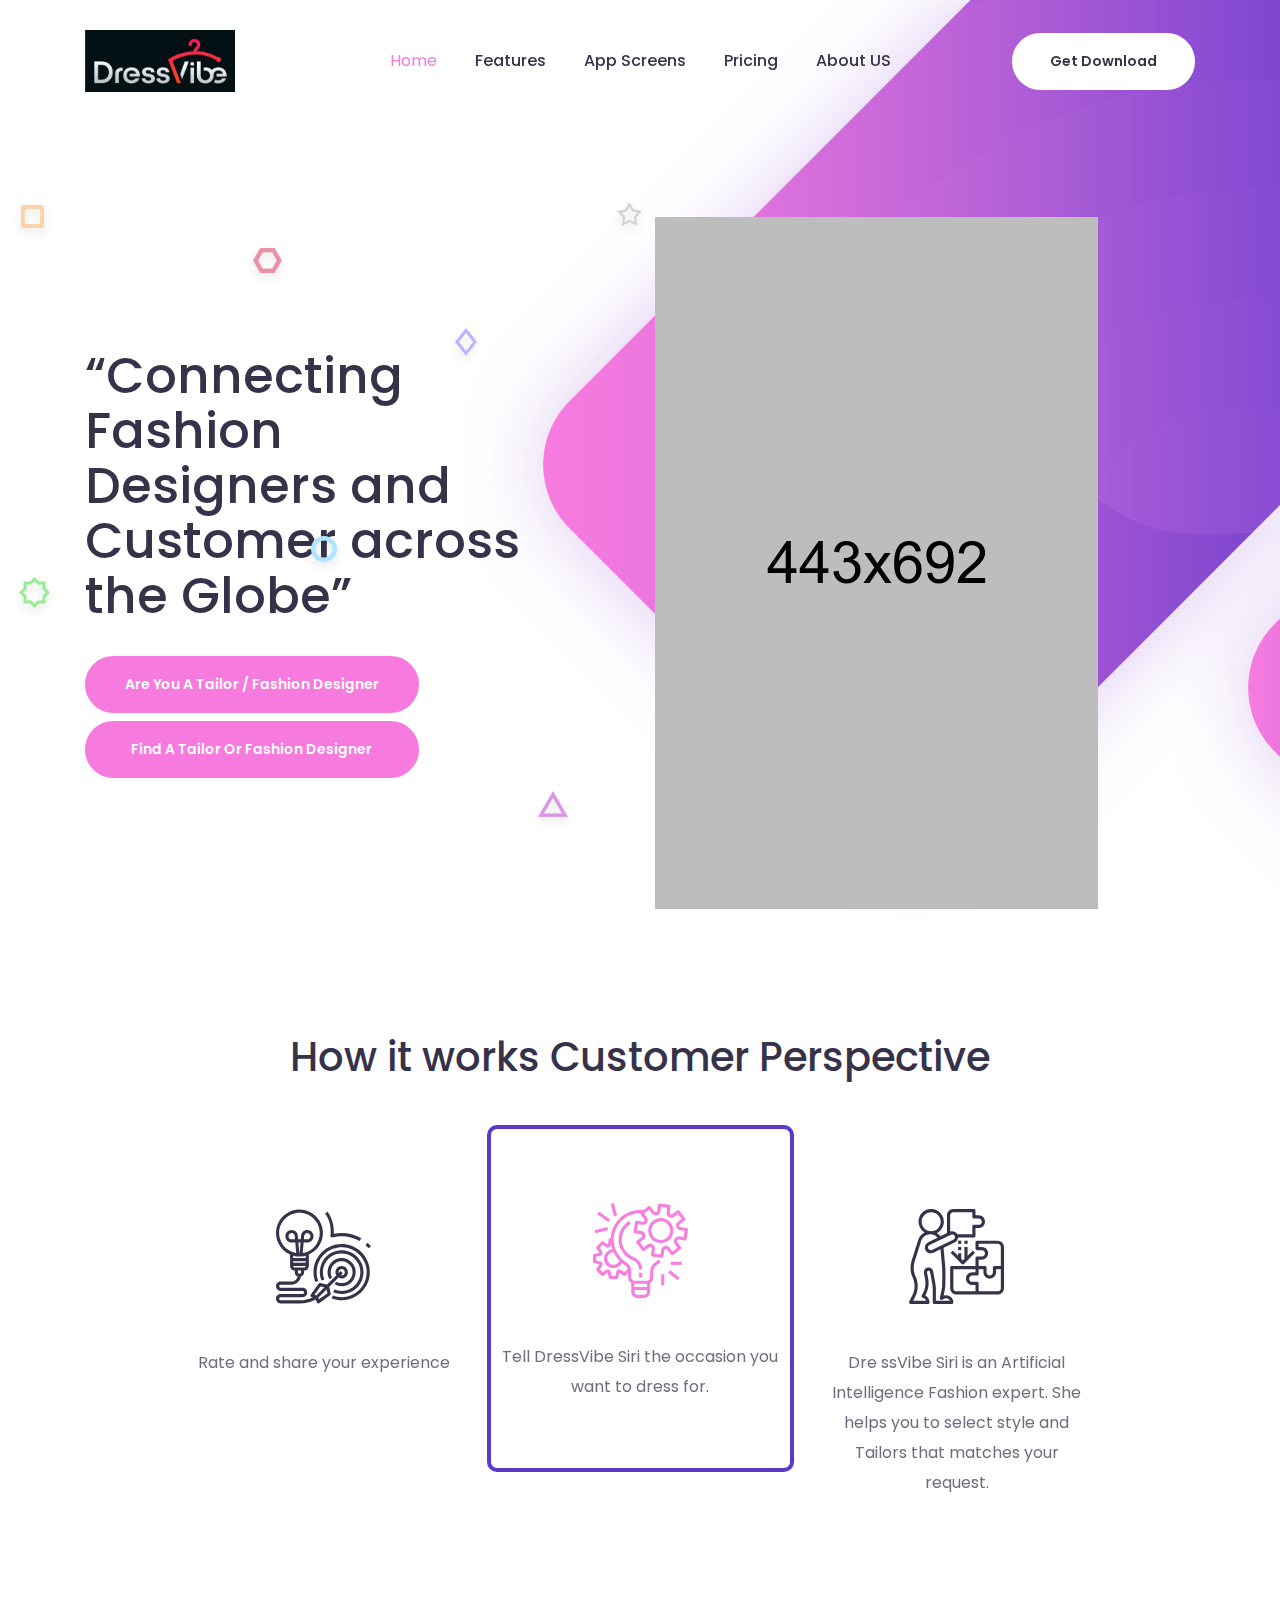
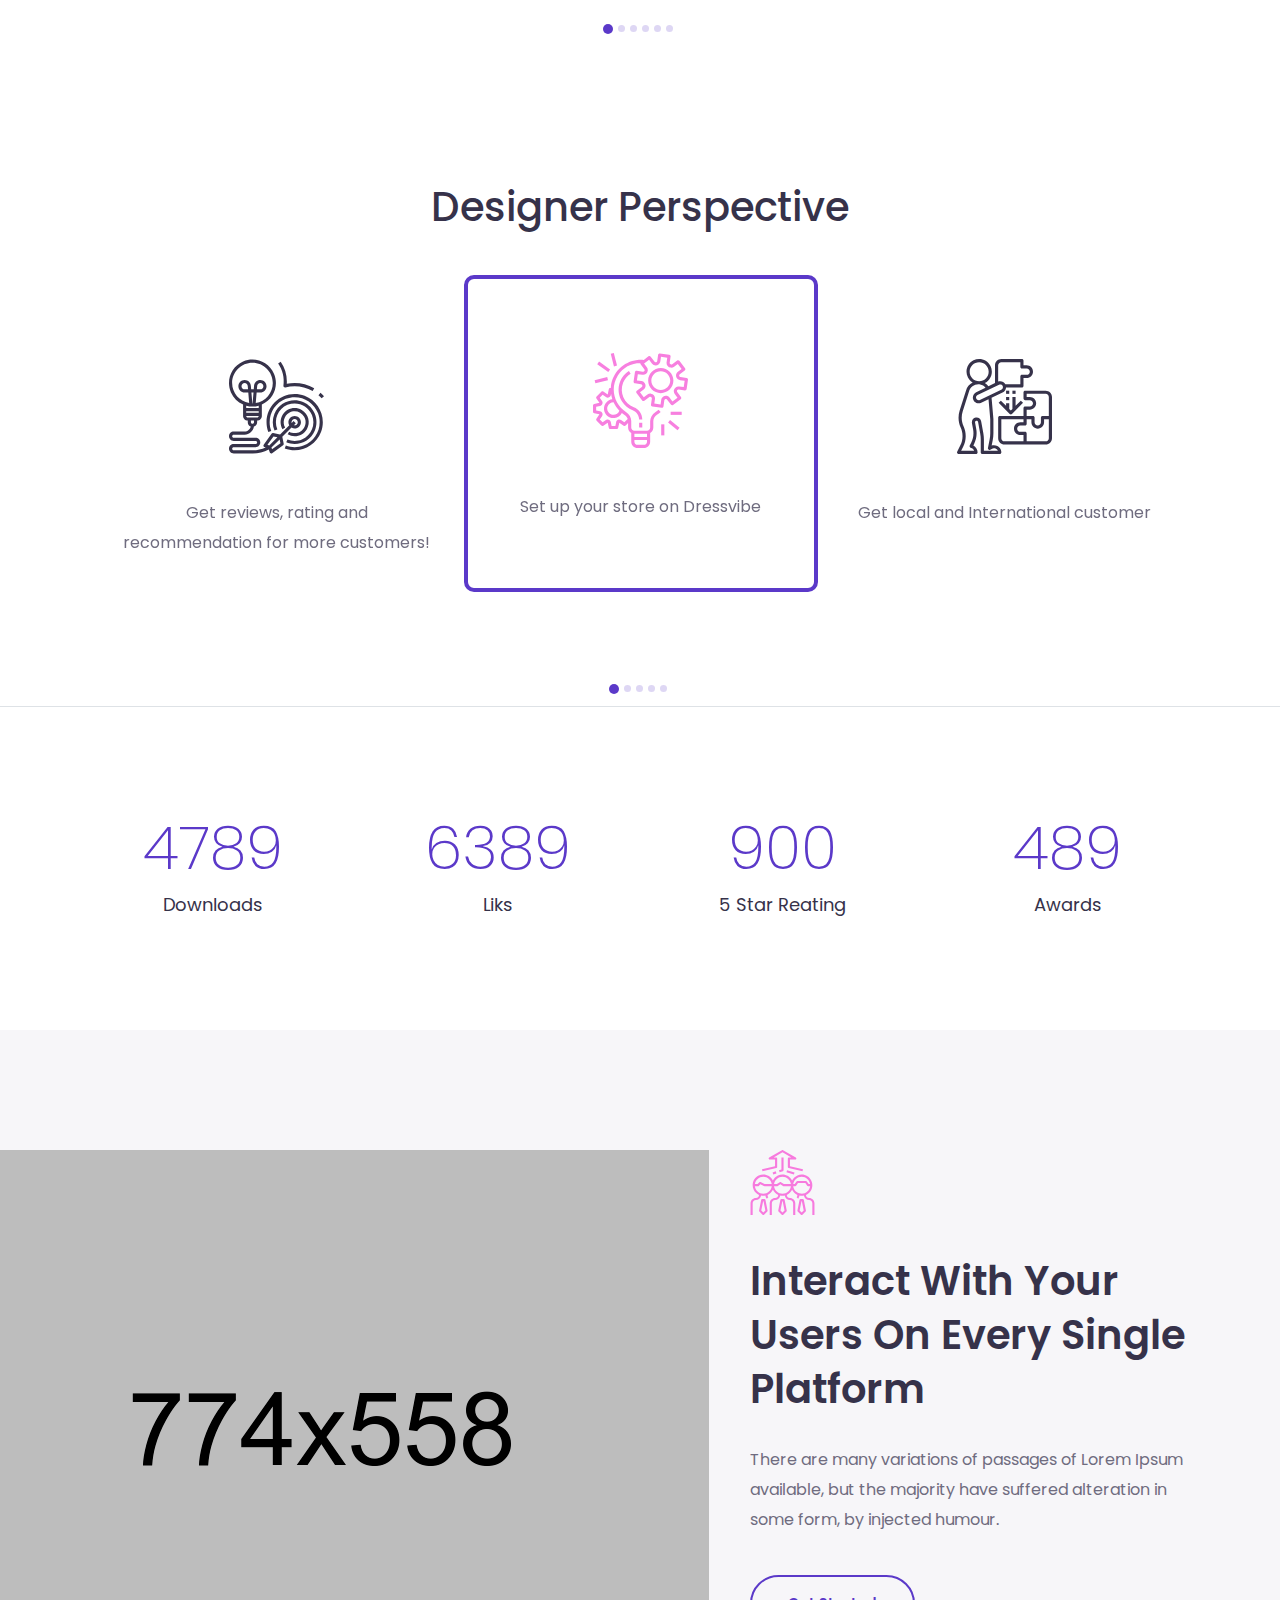
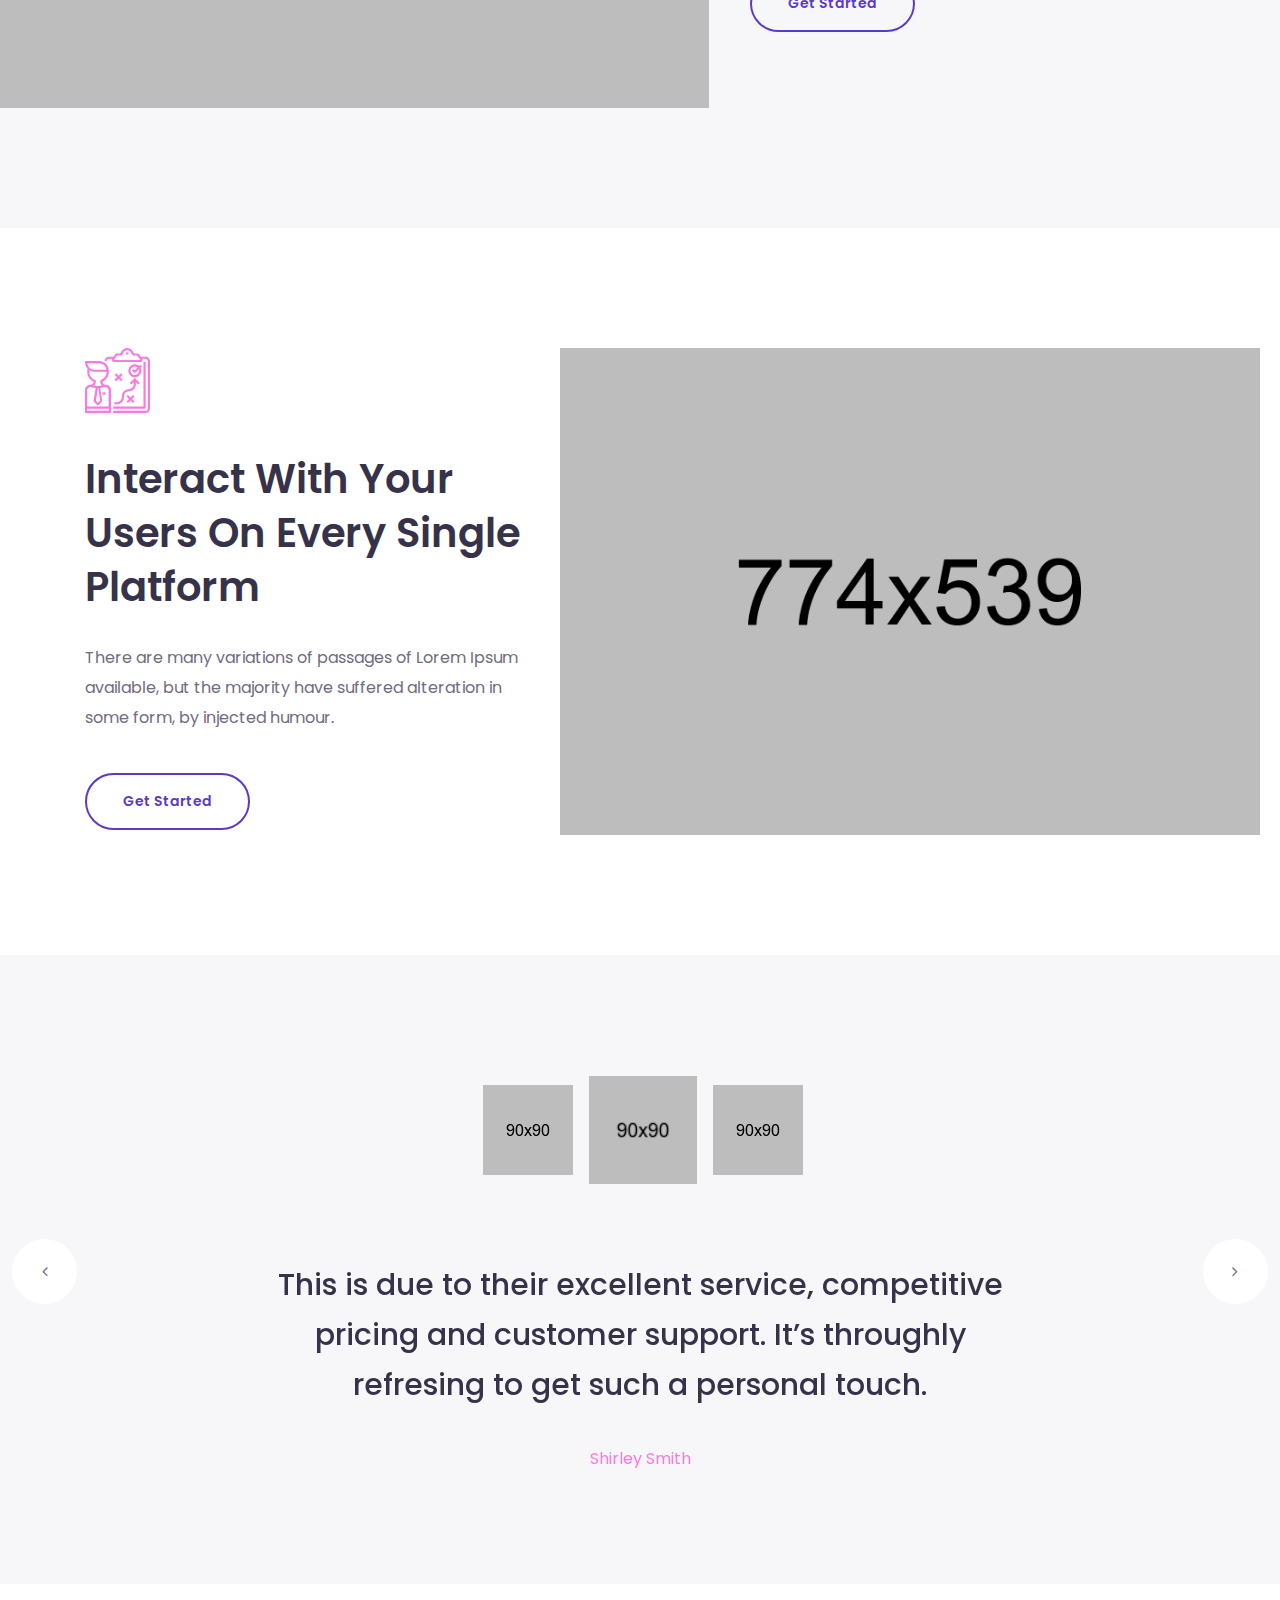
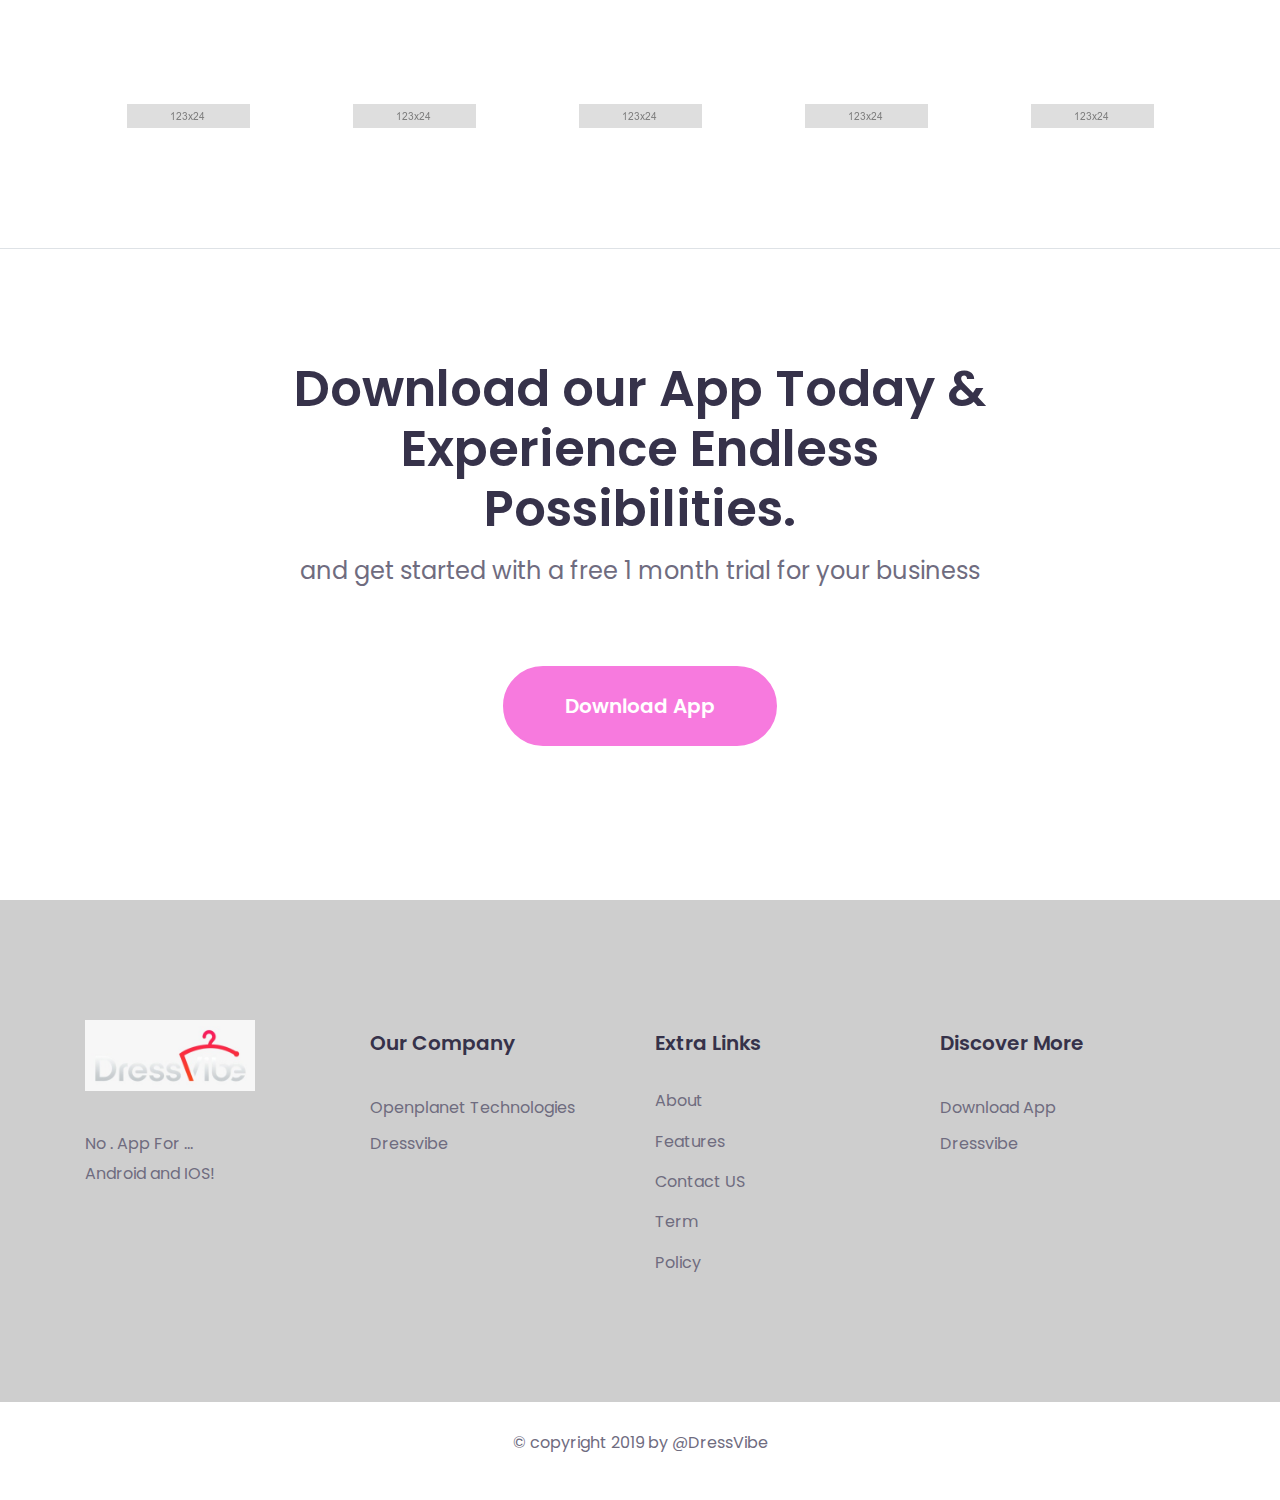
==== commit 9fe4d512: "template work" ====
--- a/index.html
+++ b/index.html
@@ -68,7 +68,7 @@
                             <!-- Logo -->
                             <div class="logo">
                                 <a href="index.html">
-                                    <img src="assets/img/logo.png" data-rjs="2" alt="jironis">
+                                    <img src="assets/images/WhatsApp%20Image%202020-03-03%20at%209.50.21%20PM.jpeg" data-rjs="2" data-rjs="2" alt="Dressvibe" class="img-fluid" style="width: 150px">
                                 </a>
                             </div>
                             <!-- End of Logo -->
@@ -89,12 +89,15 @@
                                                 <li><a href="#features">Features</a></li>
                                                 <li><a href="#app">App Screens</a></li>
                                                 <li><a href="#pricing  ">Pricing</a></li>
+                                                <li><a href="#about">About US</a></li>
+                                                <!--
                                                 <li><a href="#">Blog</a>
                                                     <ul>
                                                         <li><a href="blog.html">Blog Posts</a></li>
                                                         <li><a href="blog-details.html">single Post</a></li>
                                                     </ul>
                                                 </li>
+-->
                                             </ul>
                                         </div>
                                         <!-- End of Header-menu -->
@@ -104,7 +107,9 @@
                         </div>
                         <div class="col-lg-3 col-md-4 col-sm-5 d-md-block d-none">
                             <div class="urgent-call text-right">
-                               <a href="#" class="btn">Get Jironis</a>
+                                <a href="#" class="btn">Get Download 
+
+                                </a>
                             </div>
                         </div>
                     </div>
@@ -114,7 +119,7 @@
         <!-- End Header Navbar-->
     </header>
     <!-- End of Main header -->
-    
+
     <!-- home banner area -->
     <div class="banner-area-inner">
         <div class="banner-inner-area banner-area1">
@@ -135,10 +140,129 @@
                                 </div>
                             </div>
 
-                            <h1>Jironis is for your internet app business</h1>
-                            <p>Excepteur sint occaecat cupidatat non proident sunt in culpa qui officia deserunt mollit lorem ipsum anim id est laborum perspiciatis unde.</p>
-                            <a href="#" class="btn">Download App</a>
-                            <a href="#" class="btn">Discover More</a>
+                            <h1>
+                                <!--Jironis is for your internet app business-->
+                                “Connecting Fashion Designers and Customer across the Globe”
+                            </h1>
+                            <!--                            <p>Excepteur sint occaecat cupidatat non proident sunt in culpa qui officia deserunt mollit lorem ipsum anim id est laborum perspiciatis unde.</p>-->
+
+
+
+                            <!-- modal code form 1 -->
+
+
+                            <a href="#" class="btn mb-2 same--width" data-toggle="modal" data-target="#form-1">Are you a Tailor / Fashion Designer</a>
+
+                            <div class="modal fade" id="form-1">
+                                <div class="modal-dialog">
+                                    <div class="modal-content">
+                                        <div class="modal-header">
+                                            <h5 class="modal-title"> ‘Are you a Tailor/Fashion Designer?’ </h5>
+                                            <button class="close" data-dismiss="modal">
+                                                <span>&times;</span>
+                                            </button>
+                                        </div>
+                                        <div class="modal-body">
+                                            <div class="banner-shape-wrap">
+                                                <div class="banner-shape-inner">
+                                                    <img src="assets/img/banner/shaps1.png" alt="" class='shape shape1 rotate3d'>
+                                                    <img src="assets/img/banner/shaps2.png" alt="" class='shape shape2 rotate2d'>
+                                                    <img src="assets/img/banner/shaps3.png" alt="" class='shape shape3 rotate-2d'>
+                                                    <img src="assets/img/banner/shaps4.png" alt="" class='shape shape4 rotate3d'>
+                                                    <img src="assets/img/banner/shaps5.png" alt="" class='shape shape5 rotate2d'>
+                                                    <img src="assets/img/banner/shaps6.png" alt="" class='shape shape6 rotate-2d'>
+                                                    <img src="assets/img/banner/shaps7.png" alt="" class='shape shape7 rotate3d'>
+                                                </div>
+                                            </div>
+                                            <div class="form">
+                                                <form action="">
+                                                    <div class="form-group">
+                                                        <label for="">First Name</label>
+                                                        <input type="text" class="form-control" placeholder="First Name">
+                                                    </div>
+                                                    <div class="form-group">
+                                                        <label for="">Last Name</label>
+                                                        <input type="text" class="form-control" placeholder="Last Name">
+                                                    </div>
+                                                    <div class="form-group">
+                                                        <label for="">Phone Number</label>
+                                                        <input type="text" class="form-control" placeholder="Phone Number">
+                                                    </div>
+                                                    <div class="form-group">
+                                                        <label for="">Email Address</label>
+                                                        <input type="text" class="form-control" placeholder="Email Address">
+                                                    </div>
+                                                    <div class="form-group">
+                                                        <label for="">Select Country</label>
+                                                        <select name="" class="form-control" id="">
+                                                            <option value="">select</option>
+                                                            <option value="">1</option>
+                                                            <option value="">2</option>
+                                                            <option value="">3</option>
+                                                        </select>
+                                                    </div>
+                                                </form>
+                                            </div>
+                                        </div>
+                                        <div class="modal-footer">
+                                            <button class="btn" data-dismiss="modal">Submit</button>
+                                        </div>
+                                    </div>
+                                </div>
+                            </div>
+                            <!-- modal code form 1  end -->
+
+
+                            <!-- modal code form 2 -->
+
+                            <a href="#" class="btn same--width" data-toggle="modal" data-target="#form-2">Find a Tailor or Fashion Designer</a>
+                            <div class="modal fade" id="form-2">
+                                <div class="modal-dialog">
+                                    <div class="modal-content">
+                                        <div class="modal-header">
+                                            <h5 class="modal-title">‘Find a Tailor/Fashion Designer’ </h5>
+                                            <button class="close" data-dismiss="modal">
+                                                <span>&times;</span>
+                                            </button>
+                                        </div>
+                                        <div class="modal-body">
+                                            <div class="form">
+                                                <form action="">
+                                                    <div class="form-group">
+                                                        <label for="">First Name</label>
+                                                        <input type="text" class="form-control" placeholder="First Name">
+                                                    </div>
+                                                    <div class="form-group">
+                                                        <label for="">Last Name</label>
+                                                        <input type="text" class="form-control" placeholder="Last Name">
+                                                    </div>
+                                                    <div class="form-group">
+                                                        <label for="">Phone Number</label>
+                                                        <input type="text" class="form-control" placeholder="Phone Number">
+                                                    </div>
+                                                    <div class="form-group">
+                                                        <label for="">Email Address</label>
+                                                        <input type="text" class="form-control" placeholder="Email Address">
+                                                    </div>
+                                                    <div class="form-group">
+                                                        <label for="">Select Country</label>
+                                                        <select name="" class="form-control" id="">
+                                                            <option value="">select</option>
+                                                            <option value="">1</option>
+                                                            <option value="">2</option>
+                                                            <option value="">3</option>
+                                                        </select>
+                                                    </div>
+                                                </form>
+                                            </div>
+                                        </div>
+                                        <div class="modal-footer">
+                                            <button class="btn" data-dismiss="modal">Submit</button>
+                                        </div>
+                                    </div>
+                                </div>
+                            </div>
+                            <!-- form  2 modal end -->
                         </div>
                         <!-- banner text -->
                     </div>
@@ -161,51 +285,133 @@
             <div class="row justify-content-center">
                 <div class="col-md-12 col-lg-8">
                     <!-- section title -->
+                    <!--
                     <div class="section-title text-center">
                         <h2>App Advance Features</h2>
                         <p>Excepteur sint occaecat cupidatat non proident sunt in culpa qui officia deserunt mollit lorem ipsum anim id est laborum perspiciatis unde.</p>
                     </div>
+-->
                     <!-- End of section title -->
                 </div>
             </div>
+            <section class="how-it--works-custom">
+                <div class="h2 text-center py-4" data-rjs="2">
+                    <h2>How it works Customer Perspective</h2>
+                </div>
+            </section>
             <div class="row justify-content-center">
                 <div class="col-xl-10 col-lg-12">
                     <div class="feature-carousel owl-carousel">
                         <!-- single feature inner -->
                         <div class="single-feature-inner text-center">
                             <div class="feature-icon"><img src="assets/img/icons/project-management.svg" class="svg" alt=""></div>
-                            <h5>New Artwork<br> Unveiled</h5>
-                            <p>There are many variations of passages of lorem Ipsum but majority have suffered.</p>
+                            <!--                            <h5>New Artwork<br> Unveiled</h5>-->
+
+                            <p>Tell DressVibe Siri the occasion you want to dress for. </p>
                         </div>
                         <!-- End of single feature inner -->
 
                         <!-- single feature inner -->
                         <div class="single-feature-inner text-center">
                             <div class="feature-icon"><img src="assets/img/icons/solution.svg" class="svg" alt=""></div>
-                            <h5>Company Growth Strategy</h5>
-                            <p>There are many variations of passages of lorem Ipsum but majority have suffered.</p>
+                            <!--                            <h5>Company Growth Strategy</h5>-->
+                            <p>Dre ssVibe Siri is an Artificial Intelligence Fashion expert. She helps you to select style and Tailors that matches your request. </p>
                         </div>
                         <!-- End of single feature inner -->
 
                         <!-- single feature inner -->
                         <div class="single-feature-inner text-center">
                             <div class="feature-icon"><img src="assets/img/icons/planning.svg" class="svg" alt=""></div>
-                            <h5>Perfect Application Intergration</h5>
-                            <p>There are many variations of passages of lorem Ipsum but majority have suffered.</p>
+                            <!--                            <h5>Perfect Application Intergration</h5>-->
+                            <p>Find a Fashion Designer from robust collection of Designers and styles</p>
                         </div>
                         <!-- End of single feature inner -->
 
                         <!-- single feature inner -->
                         <div class="single-feature-inner text-center">
                             <div class="feature-icon"><img src="assets/img/icons/goal.svg" class="svg" alt=""></div>
-                            <h5>Creative App<br>Display</h5>
-                            <p>There are many variations of passages of lorem Ipsum but majority have suffered.</p>
+                            <!--                            <h5>Creative App<br>Display</h5>-->
+                            <p>Get measured using your mobile phone and make payment</p>
                         </div><!-- End of single feature inner -->
-                    </div><!--/.feature-carousel-->
-                </div><!--/.col-->
-            </div><!--/.row-->
-        </div><!--/.container-->
+
+                        <!-- single feature inner -->
+                        <div class="single-feature-inner text-center">
+                            <div class="feature-icon"><img src="assets/img/icons/goal.svg" class="svg" alt=""></div>
+                            <!--   <h5>Creative App<br>Display</h5>-->
+                            <p>Your Custom dress (es) gets delivered to your door steps with fitness and delivery-time guaranteed!
+                            </p>
+                        </div><!-- End of single feature inner -->
+
+                        <!-- single feature inner -->
+                        <div class="single-feature-inner text-center">
+                            <div class="feature-icon"><img src="assets/img/icons/goal.svg" class="svg" alt=""></div>
+                            <!--   <h5>Creative App<br>Display</h5>-->
+                            <p>Rate and share your experience
+                            </p>
+                        </div><!-- End of single feature inner -->
+                    </div>
+                    <!--/.feature-carousel-->
+                </div>
+                <!--/.col-->
+            </div>
+            <!--/.row-->
+        </div>
+        <!--/.container-->
     </section><!-- End of feature area -->
+    <section class="how-it--works-custom">
+        <div class="h2 text-center py-4">
+            <h2>Designer Perspective</h2>
+        </div>
+    </section>
+    <div class="row justify-content-center">
+        <div class="col-xl-10 col-lg-12">
+            <div class="feature-carousel owl-carousel">
+                <!-- single feature inner -->
+                <div class="single-feature-inner text-center">
+                    <div class="feature-icon"><img src="assets/img/icons/project-management.svg" class="svg" alt=""></div>
+                    <!--                    <h5>New Artwork<br> Unveiled</h5>-->
+                    <p>Set up your store on Dressvibe</p>
+                </div>
+                <!-- End of single feature inner -->
+
+                <!-- single feature inner -->
+                <div class="single-feature-inner text-center">
+                    <div class="feature-icon"><img src="assets/img/icons/solution.svg" class="svg" alt=""></div>
+                    <!--                    <h5>Company Growth Strategy</h5>-->
+                    <p>Get local and International customer</p>
+                </div>
+                <!-- End of single feature inner -->
+
+                <!-- single feature inner -->
+                <div class="single-feature-inner text-center">
+                    <div class="feature-icon"><img src="assets/img/icons/planning.svg" class="svg" alt=""></div>
+                    <!--                    <h5>Perfect Application Intergration</h5>-->
+                    <p>Receive and accept customer order </p>
+                </div>
+                <!-- End of single feature inner -->
+
+                <!-- single feature inner -->
+                <div class="single-feature-inner text-center">
+                    <div class="feature-icon"><img src="assets/img/icons/goal.svg" class="svg" alt=""></div>
+                    <!--                    <h5>Creative App<br>Display</h5>-->
+                    <p>Ship order and get paid</p>
+                </div><!-- End of single feature inner -->
+
+                <!-- single feature inner -->
+                <div class="single-feature-inner text-center">
+                    <div class="feature-icon"><img src="assets/img/icons/goal.svg" class="svg" alt=""></div>
+                    <!--                    <h5>Creative App<br>Display</h5>-->
+                    <p>Get reviews, rating and recommendation for more customers!</p>
+                </div><!-- End of single feature inner -->
+            </div>
+            <!--/.feature-carousel-->
+        </div>
+        <!--/.col-->
+    </div>
+    <!--/.row-->
+
+    <!--/.container-->
+    <!-- End of feature area -->
 
     <!-- Counter up area -->
     <section class="border-top pt-120 pb-80">
@@ -250,7 +456,7 @@
                 <div class="col-lg-7 col-sm-7">
                     <!-- user interact image -->
                     <div class="user-interact-image">
-                        <img src="assets/img/feature/user-interact.png"  alt="">
+                        <img src="assets/img/feature/user-interact.png" alt="">
                     </div>
                     <!-- End of user interact image -->
                 </div>
@@ -297,7 +503,7 @@
                 <div class="col-lg-7 col-sm-7">
                     <!-- user interact image -->
                     <div class="user-interact-image type2">
-                        <img src="assets/img/feature/user-interact2.png"  alt="">
+                        <img src="assets/img/feature/user-interact2.png" alt="">
                     </div>
                     <!-- End of user interact image -->
                 </div>
@@ -306,339 +512,7 @@
     </section>
     <!-- interact user -->
 
-    <!-- app video -->
-    <section class="app-video">
-        <div class="container">
-            <div class="row">
-                <div class="col-12">
-                    <!-- why bottle video -->
-                    <div class="theme-video-wrap">
-                        <a href="https://www.youtube.com/watch?v=SZEflIVnhH8" class="video-btn" data-popup="video"><i class="fa fa-play"></i></a>
-                    </div>
-                    <!-- end of why bottle video -->
-                </div>
-            </div>
-        </div>
-    </section>
-    <!-- End of why bottol water -->
-    
-    <!-- app screen -->
-    <section class="pt-120 pb-115" id='app'>
-        <div class="container">
-            <div class="row justify-content-center">
-                <div class="col-md-12 col-lg-8">
-                    <!-- section title -->
-                    <div class="section-title text-center">
-                        <h2>Jironis App Screens</h2>
-                        <p>Excepteur sint occaecat cupidatat non proident sunt in culpa qui officia deserunt mollit lorem ipsum anim id est laborum perspiciatis unde.</p>
-                    </div>
-                    <!-- End of section title -->
-                </div>
-            </div>
-        </div>
-        <div class="app-scrin-inner">
-            <div class="app-carousel-inner">
-                <div class="app-carousel owl-carousel">
-                    <!-- slingle app image -->
-                    <div class="single-app-image">
-                        <img src="assets/img/feature/app-img.png" data-rjs="2" alt="">
-                    </div>
-                    <!-- slingle app image -->
-
-                    <!-- slingle app image -->
-                    <div class="single-app-image">
-                        <img src="assets/img/feature/app-img2.png" data-rjs="2" alt="">
-                    </div>
-                    <!-- slingle app image -->
-
-                    <!-- slingle app image -->
-                    <div class="single-app-image">
-                        <img src="assets/img/feature/app-img3.png" data-rjs="2" alt="">
-                    </div>
-                    <!-- slingle app image -->
-
-                    <!-- slingle app image -->
-                    <div class="single-app-image">
-                        <img src="assets/img/feature/app-img4.png" data-rjs="2" alt="">
-                    </div>
-                    <!-- slingle app image -->
-
-                    <!-- slingle app image -->
-                    <div class="single-app-image">
-                        <img src="assets/img/feature/app-img5.png" data-rjs="2" alt="">
-                    </div>
-                    <!-- slingle app image -->
-                </div>
-            </div>
-        </div>
-    </section>
-    <!-- End of app screen -->
-
     <!-- app pricing plan -->
-    <section class="pb-90" id='pricing'>
-        <div class="container">
-            <div class="row justify-content-center">
-                <div class="col-md-12 col-lg-8">
-                    <!-- section title -->
-                    <div class="section-title text-center">
-                        <h2>Choose Plans & Pricing</h2>
-                        <p>Excepteur sint occaecat cupidatat non proident sunt in culpa qui officia deserunt    mollit lorem ipsum anim id est laborum perspiciatis unde.</p>
-                    </div>
-                    <!-- End of section title -->
-                </div>
-            </div>
-            <div class="row">
-                <div class="col-12">
-                    <div class="price-nav-wrap">
-                        <!-- price nav -->
-                        <div class="price--nav-inner">
-                            <nav>
-                                <div class="nav info-tabs">
-                                    <a class="price--nav-item active" id="nav-contact-tab" data-toggle="tab" href="#month">Monthly</a>
-                                    <a class="price--nav-item" data-toggle="tab" href="#year">Yearly</a>
-                                </div>
-                            </nav>
-                        </div>
-                        <!-- End of price nav -->
-                    </div>
-                    <!-- nav tab content -->
-                    <div class="tab-content price-content">
-                        <div class="tab-pane fade active show" id="month" role="tabpanel">
-                            <div class="row">
-                                <div class="col-md-6 col-lg-4">
-                                    <!--Single price plan -->
-                                    <div class="single-price-plan text-center">
-                                        <div class="single-price-top">
-                                            <h4>Standard</h4>
-                                            <span>$20</span>
-                                        </div>
-                                        <div class="single-price-body">
-                                            <div class="price-list">
-                                                <ul>
-                                                    <li>
-                                                        <span><i class="fa fa-check" aria-hidden="true"></i></span>
-                                                        10 pages
-                                                    </li>
-                                                    <li>
-                                                        <span><i class="fa fa-check" aria-hidden="true"></i></span>
-                                                        500 gb storage
-                                                    </li>
-                                                    <li>
-                                                        <span><i class="fa fa-check" aria-hidden="true"></i></span>
-                                                        10 sdd Database
-                                                    </li>
-                                                    <li>
-                                                        <span><i class="fa fa-times" aria-hidden="true"></i></span>
-                                                        Free coustom domain
-                                                    </li>
-                                                    <li>
-                                                        <span><i class="fa fa-times" aria-hidden="true"></i></span>
-                                                        24/7 free support
-                                                    </li>
-                                                </ul>
-                                            </div>
-                                            <a href="#" class="btn">Get Started</a>
-                                        </div>
-                                    </div>
-                                    <!--end of Single price plan -->
-                                </div>
-                                <div class="col-md-6 col-lg-4">
-                                    <!--Single price plan -->
-                                    <div class="single-price-plan active text-center">
-                                        <div class="single-price-top">
-                                            <h4>Business</h4>
-                                            <span>$30</span>
-                                        </div>
-                                        <div class="single-price-body">
-                                            <div class="price-list">
-                                                <ul>
-                                                    <li>
-                                                        <span><i class="fa fa-check" aria-hidden="true"></i></span>
-                                                        10 pages
-                                                    </li>
-                                                    <li>
-                                                        <span><i class="fa fa-check" aria-hidden="true"></i></span>
-                                                        500 gb storage
-                                                    </li>
-                                                    <li>
-                                                        <span><i class="fa fa-check" aria-hidden="true"></i></span>
-                                                        10 sdd Database
-                                                    </li>
-                                                    <li>
-                                                        <span><i class="fa fa-check" aria-hidden="true"></i></span>
-                                                        Free coustom domain
-                                                    </li>
-                                                    <li>
-                                                        <span><i class="fa fa-times" aria-hidden="true"></i></span>
-                                                        24/7 free support
-                                                    </li>
-                                                </ul>
-                                            </div>
-                                            <a href="#" class="btn">Get Started</a>
-                                        </div>
-                                    </div>
-                                    <!--end of Single price plan -->
-                                </div>
-                                <div class="col-md-6 col-lg-4">
-                                    <!--Single price plan -->
-                                    <div class="single-price-plan text-center">
-                                        <div class="single-price-top">
-                                            <h4>Professional</h4>
-                                            <span>$40</span>
-                                        </div>
-                                        <div class="single-price-body">
-                                            <div class="price-list">
-                                                <ul>
-                                                    <li>
-                                                        <span><i class="fa fa-check" aria-hidden="true"></i></span>
-                                                        10 pages
-                                                    </li>
-                                                    <li>
-                                                        <span><i class="fa fa-check" aria-hidden="true"></i></span>
-                                                        500 gb storage
-                                                    </li>
-                                                    <li>
-                                                        <span><i class="fa fa-check" aria-hidden="true"></i></span>
-                                                        10 sdd Database
-                                                    </li>
-                                                    <li>
-                                                        <span><i class="fa fa-check" aria-hidden="true"></i></span>
-                                                        Free coustom domain
-                                                    </li>
-                                                    <li>
-                                                        <span><i class="fa fa-check" aria-hidden="true"></i></span>
-                                                        24/7 free support
-                                                    </li>
-                                                </ul>
-                                            </div>
-                                            <a href="#" class="btn">Get Started</a>
-                                        </div>
-                                    </div>
-                                    <!--end of Single price plan -->
-                                </div>
-                            </div>
-                        </div>
-                        <div class="tab-pane fade" id="year" role="tabpanel">
-                            <div class="row">
-                                <div class="col-md-6 col-lg-4">
-                                    <!--Single price plan -->
-                                    <div class="single-price-plan text-center">
-                                        <div class="single-price-top">
-                                            <h4>Standard</h4>
-                                            <span>$200</span>
-                                        </div>
-                                        <div class="single-price-body">
-                                            <div class="price-list">
-                                                <ul>
-                                                    <li>
-                                                        <span><i class="fa fa-check" aria-hidden="true"></i></span>
-                                                        10 pages
-                                                    </li>
-                                                    <li>
-                                                        <span><i class="fa fa-check" aria-hidden="true"></i></span>
-                                                        500 gb storage
-                                                    </li>
-                                                    <li>
-                                                        <span><i class="fa fa-check" aria-hidden="true"></i></span>
-                                                        10 sdd Database
-                                                    </li>
-                                                    <li>
-                                                        <span><i class="fa fa-times" aria-hidden="true"></i></span>
-                                                        Free coustom domain
-                                                    </li>
-                                                    <li>
-                                                        <span><i class="fa fa-times" aria-hidden="true"></i></span>
-                                                        24/7 free support
-                                                    </li>
-                                                </ul>
-                                            </div>
-                                            <a href="#" class="btn">Get Started</a>
-                                        </div>
-                                    </div>
-                                    <!--end of Single price plan -->
-                                </div>
-                                <div class="col-md-6 col-lg-4">
-                                    <!--Single price plan -->
-                                    <div class="single-price-plan active text-center">
-                                        <div class="single-price-top">
-                                            <h4>Business</h4>
-                                            <span>$300</span>
-                                        </div>
-                                        <div class="single-price-body">
-                                            <div class="price-list">
-                                                <ul>
-                                                    <li>
-                                                        <span><i class="fa fa-check" aria-hidden="true"></i></span>
-                                                        10 pages
-                                                    </li>
-                                                    <li>
-                                                        <span><i class="fa fa-check" aria-hidden="true"></i></span>
-                                                        500 gb storage
-                                                    </li>
-                                                    <li>
-                                                        <span><i class="fa fa-check" aria-hidden="true"></i></span>
-                                                        10 sdd Database
-                                                    </li>
-                                                    <li>
-                                                        <span><i class="fa fa-check" aria-hidden="true"></i></span>
-                                                        Free coustom domain
-                                                    </li>
-                                                    <li>
-                                                        <span><i class="fa fa-times" aria-hidden="true"></i></span>
-                                                        24/7 free support
-                                                    </li>
-                                                </ul>
-                                            </div>
-                                            <a href="#" class="btn">Get Started</a>
-                                        </div>
-                                    </div>
-                                    <!--end of Single price plan -->
-                                </div>
-                                <div class="col-md-6 col-lg-4">
-                                    <!--Single price plan -->
-                                    <div class="single-price-plan text-center">
-                                        <div class="single-price-top">
-                                            <h4>Professional</h4>
-                                            <span>$400</span>
-                                        </div>
-                                        <div class="single-price-body">
-                                            <div class="price-list">
-                                                <ul>
-                                                    <li>
-                                                        <span><i class="fa fa-check" aria-hidden="true"></i></span>
-                                                        10 pages
-                                                    </li>
-                                                    <li>
-                                                        <span><i class="fa fa-check" aria-hidden="true"></i></span>
-                                                        500 gb storage
-                                                    </li>
-                                                    <li>
-                                                        <span><i class="fa fa-check" aria-hidden="true"></i></span>
-                                                        10 sdd Database
-                                                    </li>
-                                                    <li>
-                                                        <span><i class="fa fa-check" aria-hidden="true"></i></span>
-                                                        Free coustom domain
-                                                    </li>
-                                                    <li>
-                                                        <span><i class="fa fa-check" aria-hidden="true"></i></span>
-                                                        24/7 free support
-                                                    </li>
-                                                </ul>
-                                            </div>
-                                            <a href="#" class="btn">Get Started</a>
-                                        </div>
-                                    </div>
-                                    <!--end of Single price plan -->
-                                </div>
-                            </div>
-                        </div>
-                    </div>
-                    <!-- End of nav tab content -->
-                </div>
-            </div>
-        </div>
-    </section>
     <!-- End of app pricing plan -->
 
     <!-- testimonial area -->
@@ -666,18 +540,18 @@
                         <div class="author-comment-carousel owl-carousel">
                             <div class="single-author-comment">
                                 <h4>This is due to their excellent service, competitive<br> pricing and customer support. It’s throughly<br> refresing to get such
-                                a personal touch.</h4>
+                                    a personal touch.</h4>
                                 <p>Shirley Smith</p>
                             </div>
 
                             <div class="single-author-comment">
                                 <h4>This is due to their excellent service, competitive<br> pricing and customer support. It’s throughly<br> refresing to get such
-                                a personal touch.</h4>
+                                    a personal touch.</h4>
                                 <p>Shirley Smith</p>
                             </div>
                             <div class="single-author-comment">
                                 <h4>This is due to their excellent service, competitive<br> pricing and customer support. It’s throughly<br> refresing to get such
-                                a personal touch.</h4>
+                                    a personal touch.</h4>
                                 <p>Shirley Smith</p>
                             </div>
                         </div>
@@ -701,19 +575,19 @@
                                 <img src="assets/img/partner2.png" alt="">
                             </div>
                             <!-- End of single partner -->
-    
+
                             <!-- single partner -->
                             <div class="single-partner">
                                 <img src="assets/img/partner2.png" alt="">
                             </div>
                             <!-- End of single partner -->
-    
+
                             <!-- single partner -->
                             <div class="single-partner">
                                 <img src="assets/img/partner2.png" alt="">
                             </div>
                             <!-- End of single partner -->
-    
+
                             <!-- single partner -->
                             <div class="single-partner">
                                 <img src="assets/img/partner2.png" alt="">
@@ -728,124 +602,6 @@
     </section>
     <!-- End of our partner -->
 
-    <!-- start blog area -->
-    <section class="border-top pt-115 pb-80" id='blog'>
-        <div class="container">
-            <div class="row justify-content-center">
-                <div class="col-lg-8 col-md-12">
-                    <!-- section title -->
-                    <div class="section-title text-center">
-                        <h2>Our News & Articles</h2>
-                        <p>Excepteur sint occaecat cupidatat non proident sunt in culpa qui officia deserunt    mollit lorem ipsum anim id est laborum perspiciatis unde.</p>
-                    </div>
-                    <!-- End of section title -->
-                </div>
-            </div>
-            <div class="row">
-                <div class="col-lg-4 col-md-4">
-                    <!-- single blog inner -->
-                    <div class="single-blog-inner">
-                        <!-- blog image -->
-                        <div class="post-image">
-                            <a href="blog-details.html">
-                                <img src="assets/img/blog/blog1.png" alt="">
-                            </a>
-                            <div class="post-date">
-                                <p><span>30</span>Sep</p>
-                            </div>
-                        </div>
-                        <!--/.End of  blog image -->
-                
-                        <!-- post content -->
-                        <div class="post-content">
-                            <div class="post-details">
-                                <div class="post-info d-flex">
-                                    <a href="#"><span>By</span>Admin</a>
-                                    <a href="#"><span>1</span> Comment</a>
-                                </div>
-
-                                <div class="post-title">
-                                    <h3><a href="blog-details.html">Pre and Post Launch Mobile App Marketing Pitfalls to Avoid</a></h3>
-                                </div>
-                                <p>There are many variations of passages of available but majority have alteration in some by inject humour or random
-                                words.</p>
-                                <a class='blog-btn' href="blog-details.html">Read More</a>
-                            </div>
-                        </div><!-- /.End of post content -->
-                    </div><!-- /.End of single blog inner -->
-                </div>
-
-                <div class="col-lg-4 col-md-4">
-                    <!-- single blog inner -->
-                    <div class="single-blog-inner">
-                        <!-- blog image -->
-                        <div class="post-image">
-                            <a href="blog-details.html">
-                                <img src="assets/img/blog/blog2.png" alt="">
-                            </a>
-                            <div class="post-date">
-                                <p><span>11</span>Sep</p>
-                            </div>
-                        </div>
-                        <!--/.End of  blog image -->
-                
-                        <!-- post content -->
-                        <div class="post-content">
-                            <div class="post-details">
-                                <div class="post-info d-flex">
-                                    <a href="#"><span>By</span>Admin</a>
-                                    <a href="#"><span>2</span> Comments</a>
-                                </div>
-                
-                                <div class="post-title">
-                                    <h3><a href="blog-details.html">Nascetur Etiam tempus sit amet vestibulum quis variations.</a></h3>
-                                </div>
-                                <p>There are many variations of passages of available but majority have alteration in some by inject
-                                    humour or random
-                                    words.</p>
-                                <a class='blog-btn' href="blog-details.html">Read More</a>
-                            </div>
-                        </div><!-- /.End of post content -->
-                    </div><!-- /.End of single blog inner -->
-                </div>
-
-                <div class="col-lg-4 col-md-4">
-                    <!-- single blog inner -->
-                    <div class="single-blog-inner">
-                        <!-- blog image -->
-                        <div class="post-image">
-                            <a href="blog-details.html">
-                                <img src="assets/img/blog/blog3.png" alt="">
-                            </a>
-                            <div class="post-date">
-                                <p><span>20</span>Nov</p>
-                            </div>
-                        </div>
-                        <!--/.End of  blog image -->
-                
-                        <!-- post content -->
-                        <div class="post-content">
-                            <div class="post-details">
-                                <div class="post-info d-flex">
-                                    <a href="#"><span>By</span>Admin</a>
-                                    <a href="#"><span>5</span> Comments</a>
-                                </div>
-                
-                                <div class="post-title">
-                                    <h3><a href="blog-details.html">It is a long established fact that and reader will be distracted.</a></h3>
-                                </div>
-                                <p>There are many variations of passages of available but majority have alteration in some by inject
-                                    humour or random
-                                    words.</p>
-                                <a class='blog-btn' href="blog-details.html">Read More</a>
-                            </div>
-                        </div><!-- /.End of post content -->
-                    </div><!-- /.End of single blog inner -->
-                </div>
-            </div>
-        </div>
-    </section>
-    <!-- end of blog artea -->
 
     <!-- download app -->
     <section class="border-top pt-110 pb-150">
@@ -865,11 +621,9 @@
         </div>
     </section>
     <!-- End of download app -->
-    
-    <footer class="footer">
-        <div class="footerbg">
-        <img src="assets/img/footer-bg.png" alt="">
-        </div>
+
+    <footer class="footer footer-bg">
+
         <div class="footer-top pt-120 pb-110">
             <div class="container">
                 <div class="row">
@@ -877,20 +631,12 @@
                         <!-- footer widget -->
                         <div class="footer-widget">
                             <div class="footer-logo">
-                                <a href="index.html"><img src="assets/img/logo.png" alt=""></a>
-                            </div>
-                            <p>Lorem ipsum dolor sit ame consy ect etur adipisc de elit. Quisque act raqum nunc no dolor sit de
-                                amet.</p>
-                            <!-- footer social area -->
-                            <div class="footer-social-area">
-                                <ul class="social-icons social-icons-light nav">
-                                    <li><a href="#" target="_blank"><i class="fa fa-facebook-f"></i></a></li>
-                                    <li><a href="#" target="_blank"><i class="fa fa-twitter"></i></a></li>
-                                    <li><a href="#" target="_blank"><i class="fa fa-google-plus"></i></a></li>
-                                    <li><a href="#" target="_blank"><i class="fa fa-linkedin"></i></a></li>
-                                </ul>
-                            </div>
-                            <!-- End of footer social area -->
+                                <a href="index.html"><img src="assets/images/WhatsApp%20Image%202020-03-03%20at%209.49.55%20PM.jpeg" alt="" style="width: 170px"></a>
+                            </div>
+                            <p> No . App For ... <br>
+                                Android and IOS!
+                            </p>
+
                         </div>
                         <!--End of footer widget -->
                     </div>
@@ -899,25 +645,19 @@
                         <div class="footer-widget">
                             <!-- widget header -->
                             <div class="widget-header">
-                                <h5>Our Address</h5>
+                                <h5>Our Company</h5>
                             </div>
                             <!-- widget header -->
                             <div class="widget-body">
-                                <ul class="address-list">
+                                <ul>
                                     <li>
-                                        <span><i class="fa  fa-phone-square"></i></span>
-                                        888 999 0000
+                                        <a href="" class="footer-links">Openplanet Technologies</a>
                                     </li>
                                     <li>
-                                        <span><i class="fa  fa-envelope"></i></span>
-                                        needhelp@jironis.com
-                                    </li>
-                                    <li>
-                                        <span><i class="fa  fa-map"></i></span>
-                                        855 road, broklyn street,
-                                        new york 600
+                                        <a href="" class="footer-links">Dressvibe </a>
                                     </li>
                                 </ul>
+
                             </div>
                         </div>
                     </div>
@@ -935,49 +675,49 @@
                                 <div class="link-left">
                                     <ul>
                                         <li><a href="#">About</a></li>
-                                        <li><a href="#">Our Team</a></li>
                                         <li><a href="#">Features</a></li>
-                                        <li><a href="#">Blog</a></li>
-                                        <li><a href="#">How It Works</a></li>
+                                        <li><a href="#">Contact US</a></li>
+                                        <li><a href="term.html">Term</a></li>
+                                        <li><a href="#">Policy</a></li>
                                     </ul>
                                 </div>
-                                <div class="link-right">
-                                    <ul>
-                                        <li><a href="#">Help</a></li>
-                                        <li><a href="#">Support</a></li>
-                                        <li><a href="#">Clients</a></li>
-                                        <li><a href="#">Blog</a></li>
-                                        <li><a href="#">Contact</a></li>
-                                    </ul>
-                                </div>
+
                             </div>
                         </div>
                     </div>
 
                     <div class="col-lg-3 col-sm-6">
+
                         <div class="footer-widget">
+                            <!-- widget header -->
+                            <div class="widget-header">
+                                <h5>Discover More</h5>
+                            </div>
+                            <!-- widget header -->
                             <div class="widget-body">
-                                <div class="twetter-post-inner">
-                                    <div class="footer-post-details">
-                                        @Layerdrops Take your web design to new heights with jironix. <br><a href="http://yhdj58.tp8/JK">http://yhdj58.tp8/JK</a>
-                                    </div>
-                                    <div class="twetter-post">
-                                        <span><i class="fa fa-twitter"></i></span>
-                                        Jironis - Nov 23, 2018
-                                    </div>
-                                </div>
-                            </div>
-                        </div>
-                    </div>
-                </div>
-            </div>
+                                <ul>
+                                    <li>
+                                        <a href="" class="footer-links">Download App</a>
+                                    </li>
+                                    <li>
+                                        <a href="" class="footer-links">Dressvibe </a>
+                                    </li>
+                                </ul>
+
+                            </div>
+                        </div>
+                    </div>
+                </div>
+            </div>
+
         </div>
         <div class="footer-bottom">
             <div class="footer-text text-center">
-                <p>© copyright 2019 by Layerdrops.com</p>       
-            </div>
-        </div>
-        
+                <p>© copyright 2019 by @DressVibe
+                </p>
+            </div>
+        </div>
+
     </footer>
 
     <!-- back to top -->
@@ -988,7 +728,7 @@
 
 
     <!-- JS Files -->
-   <!-- ==== JQuery 3.3.1 js file==== -->
+    <!-- ==== JQuery 3.3.1 js file==== -->
     <script src="assets/js/jquery-3.3.1.min.js"></script>
 
     <!-- ==== Bootstrap js file==== -->
@@ -1022,4 +762,5 @@
     <script src="assets/js/custom.js"></script>
 
 </body>
-</html>+
+</html>
--- a/assets/css/style.css
+++ b/assets/css/style.css
@@ -2755,4 +2755,31 @@
 }
 [data-animate].animated {
     visibility: visible;
+}
+
+
+.form-control{
+    border : 1px solid #5B39C9;
+}
+.style-badge{
+    display: inline-block;
+    vertical-align: middle;
+    background-color: green;
+    color:white;
+/*    height: 3em;*/
+    width:2em;
+    border-radius: 50%;
+    margin-right: .2em;
+    position: relative;
+    right: 10%;
+}
+.same--width{
+    max-width: 75%;
+    display: block;
+}
+.footer-bg{
+    background-color: #cecece;
+}
+.footer-links{
+    color: #6f6c7f;
 }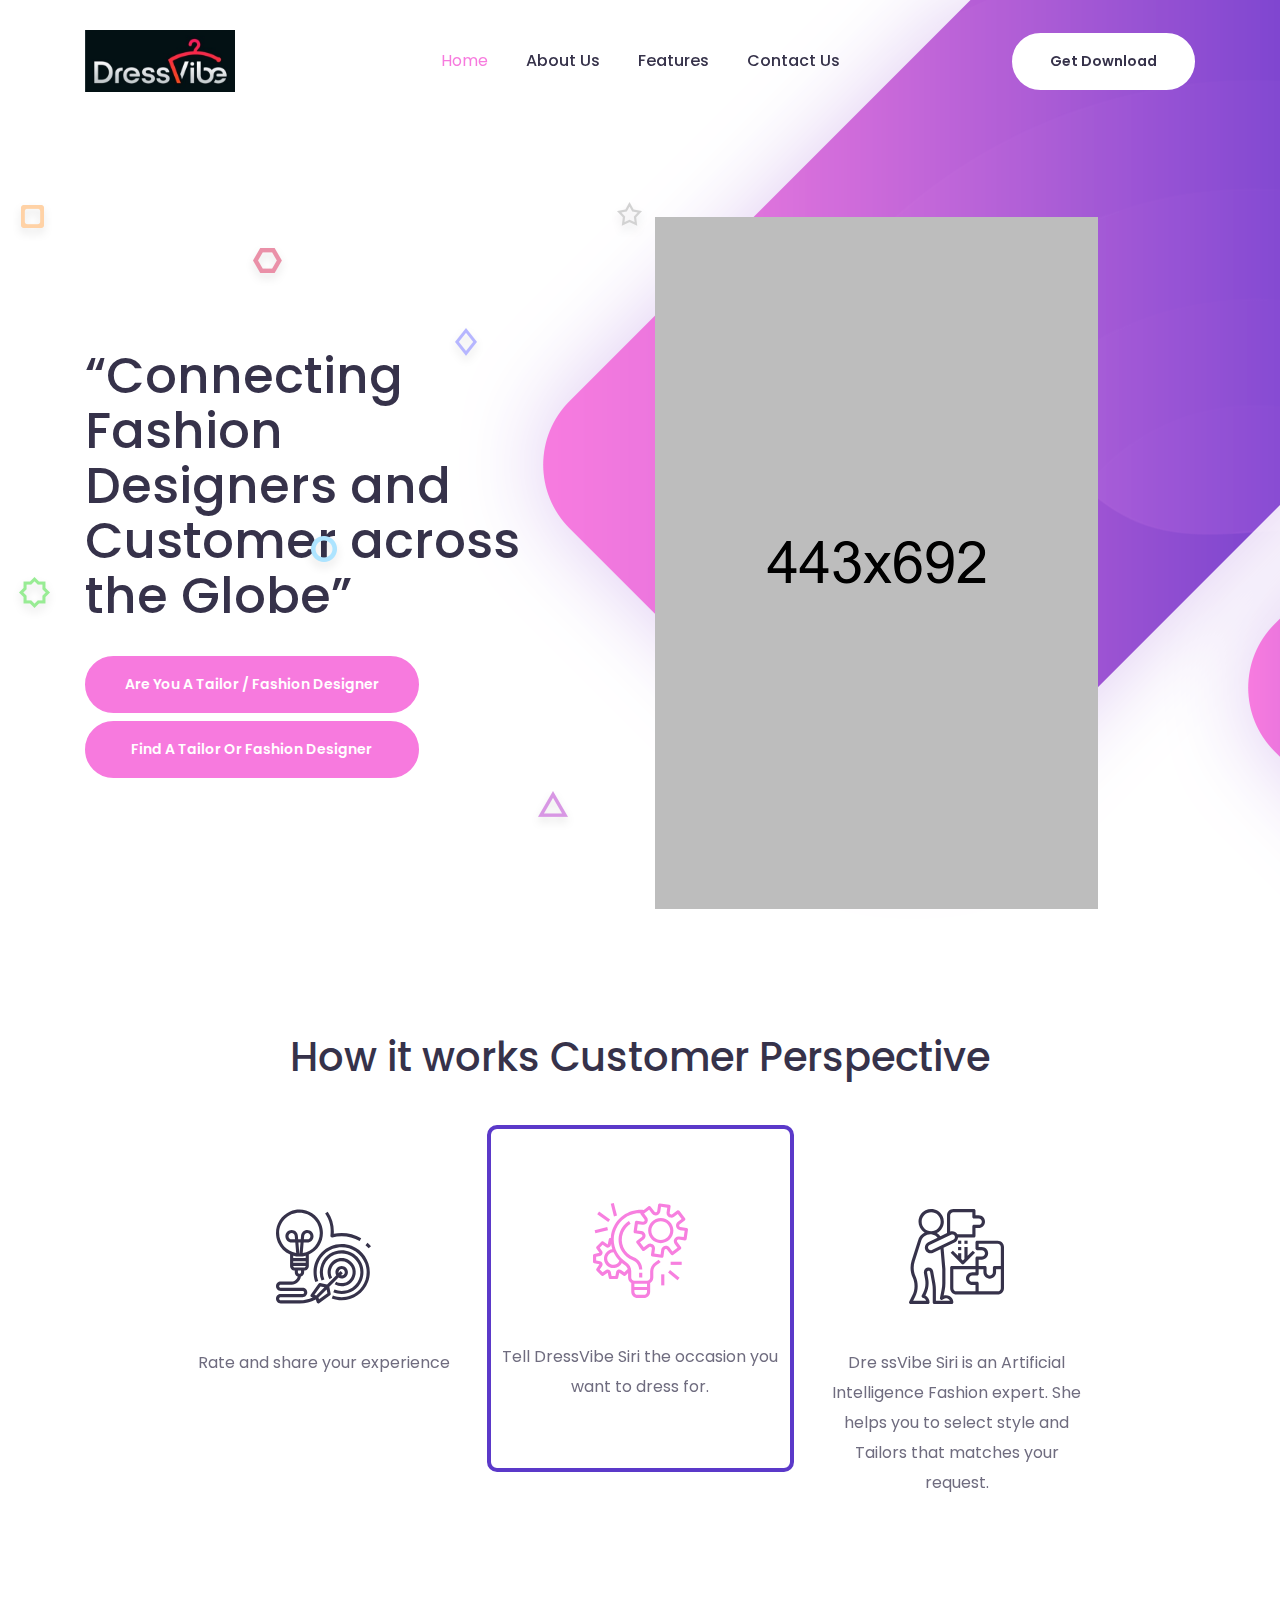
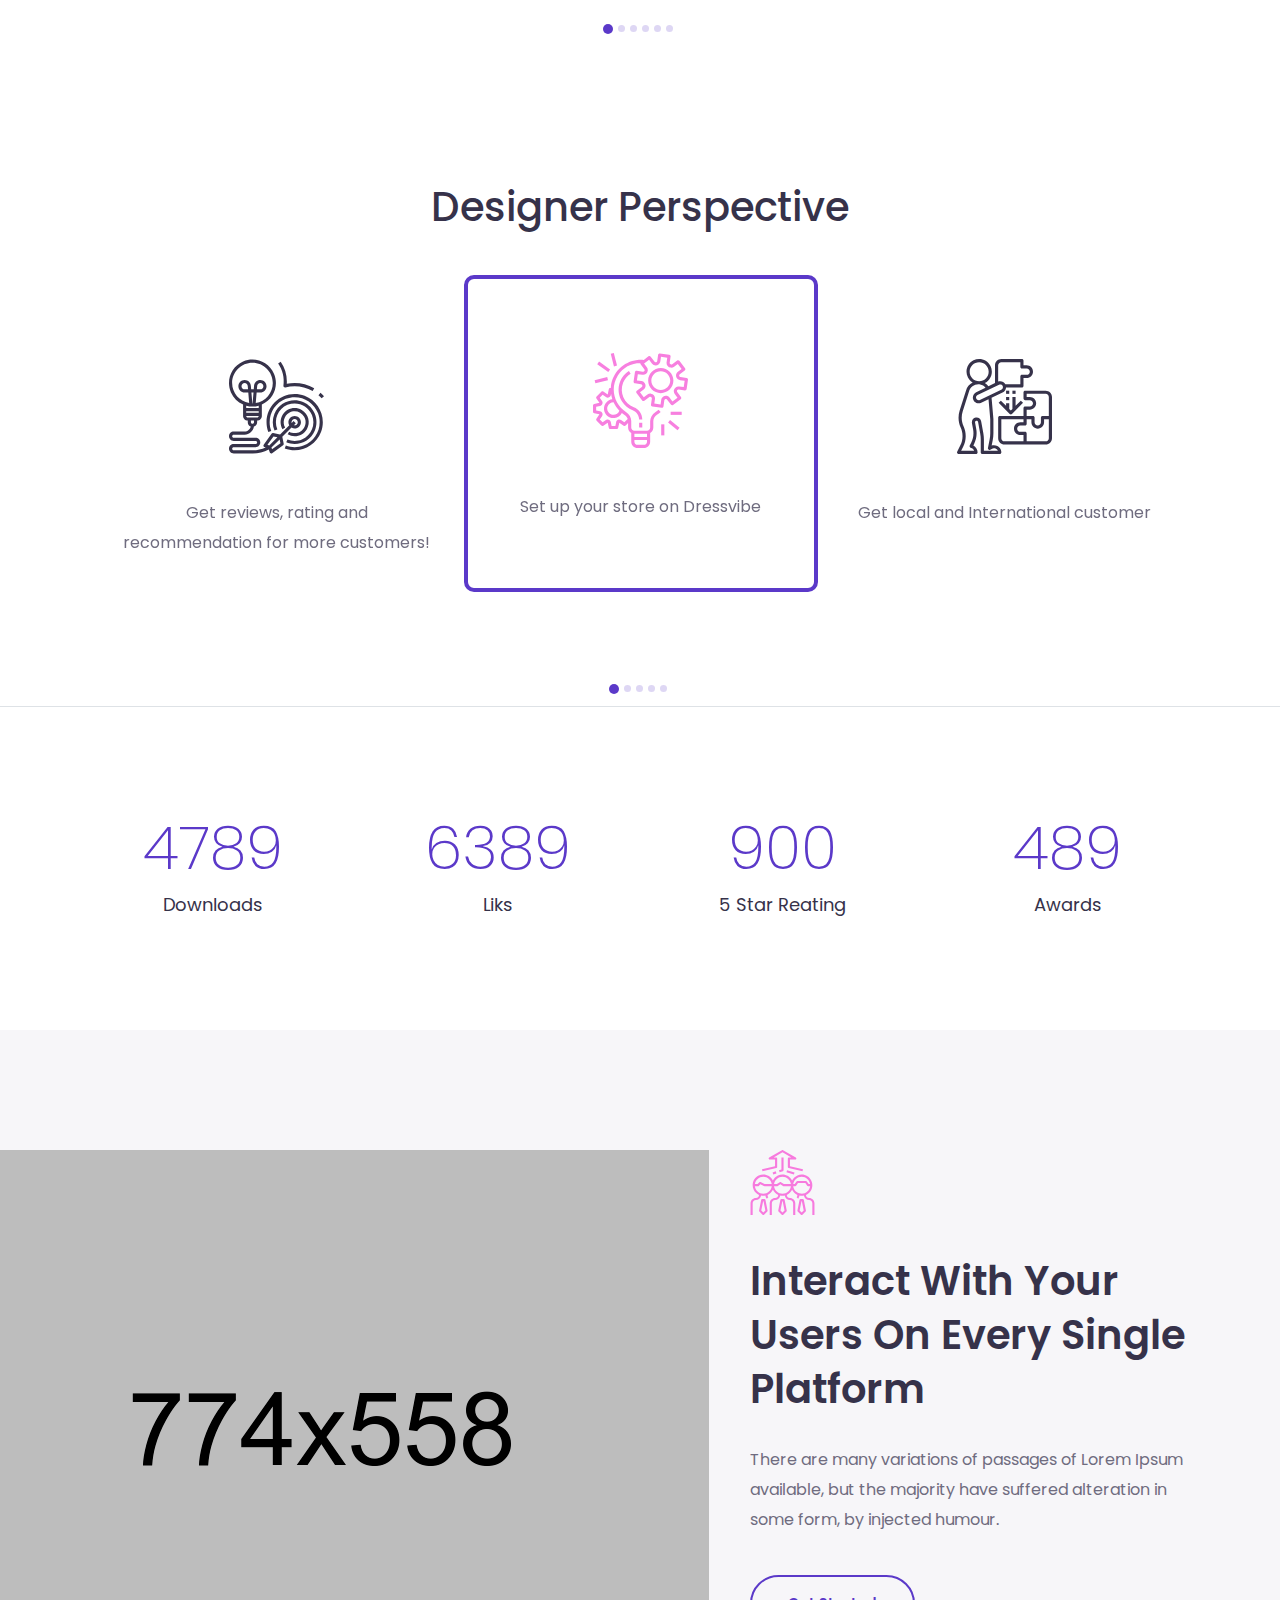
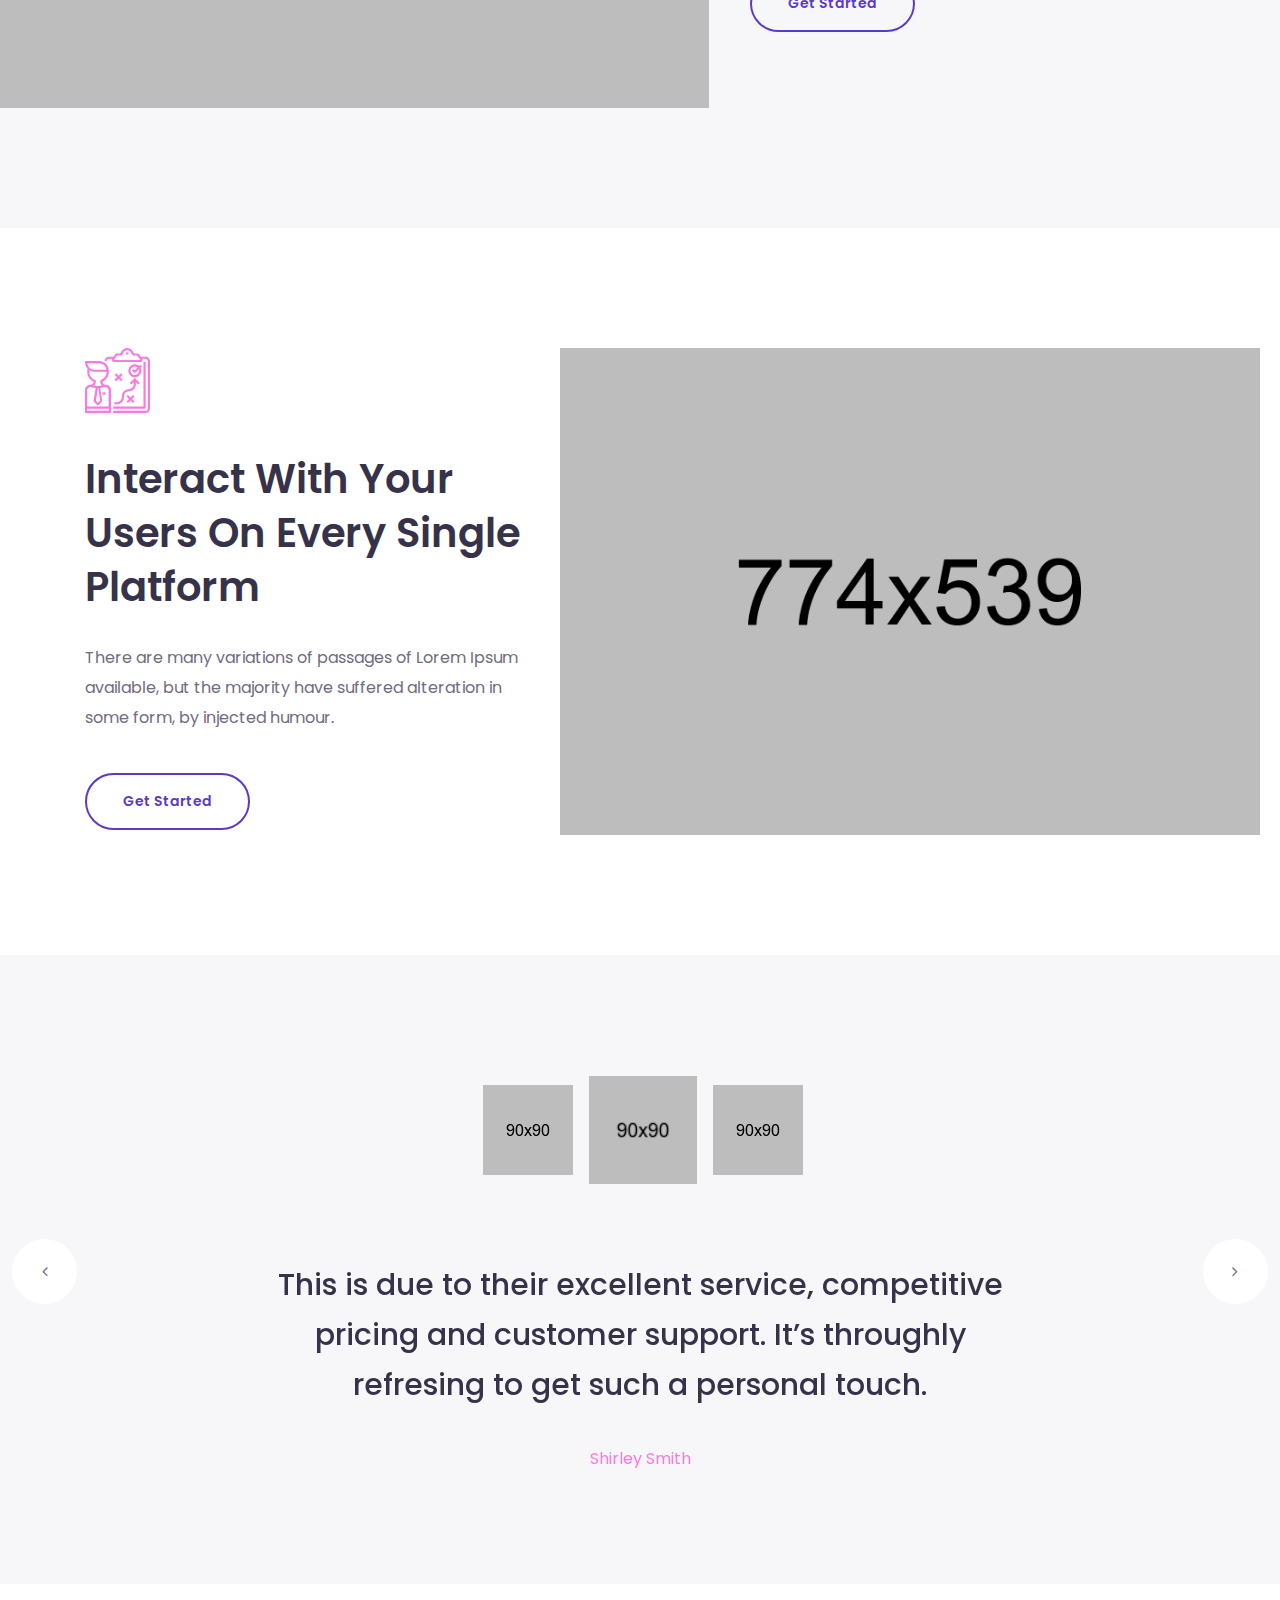
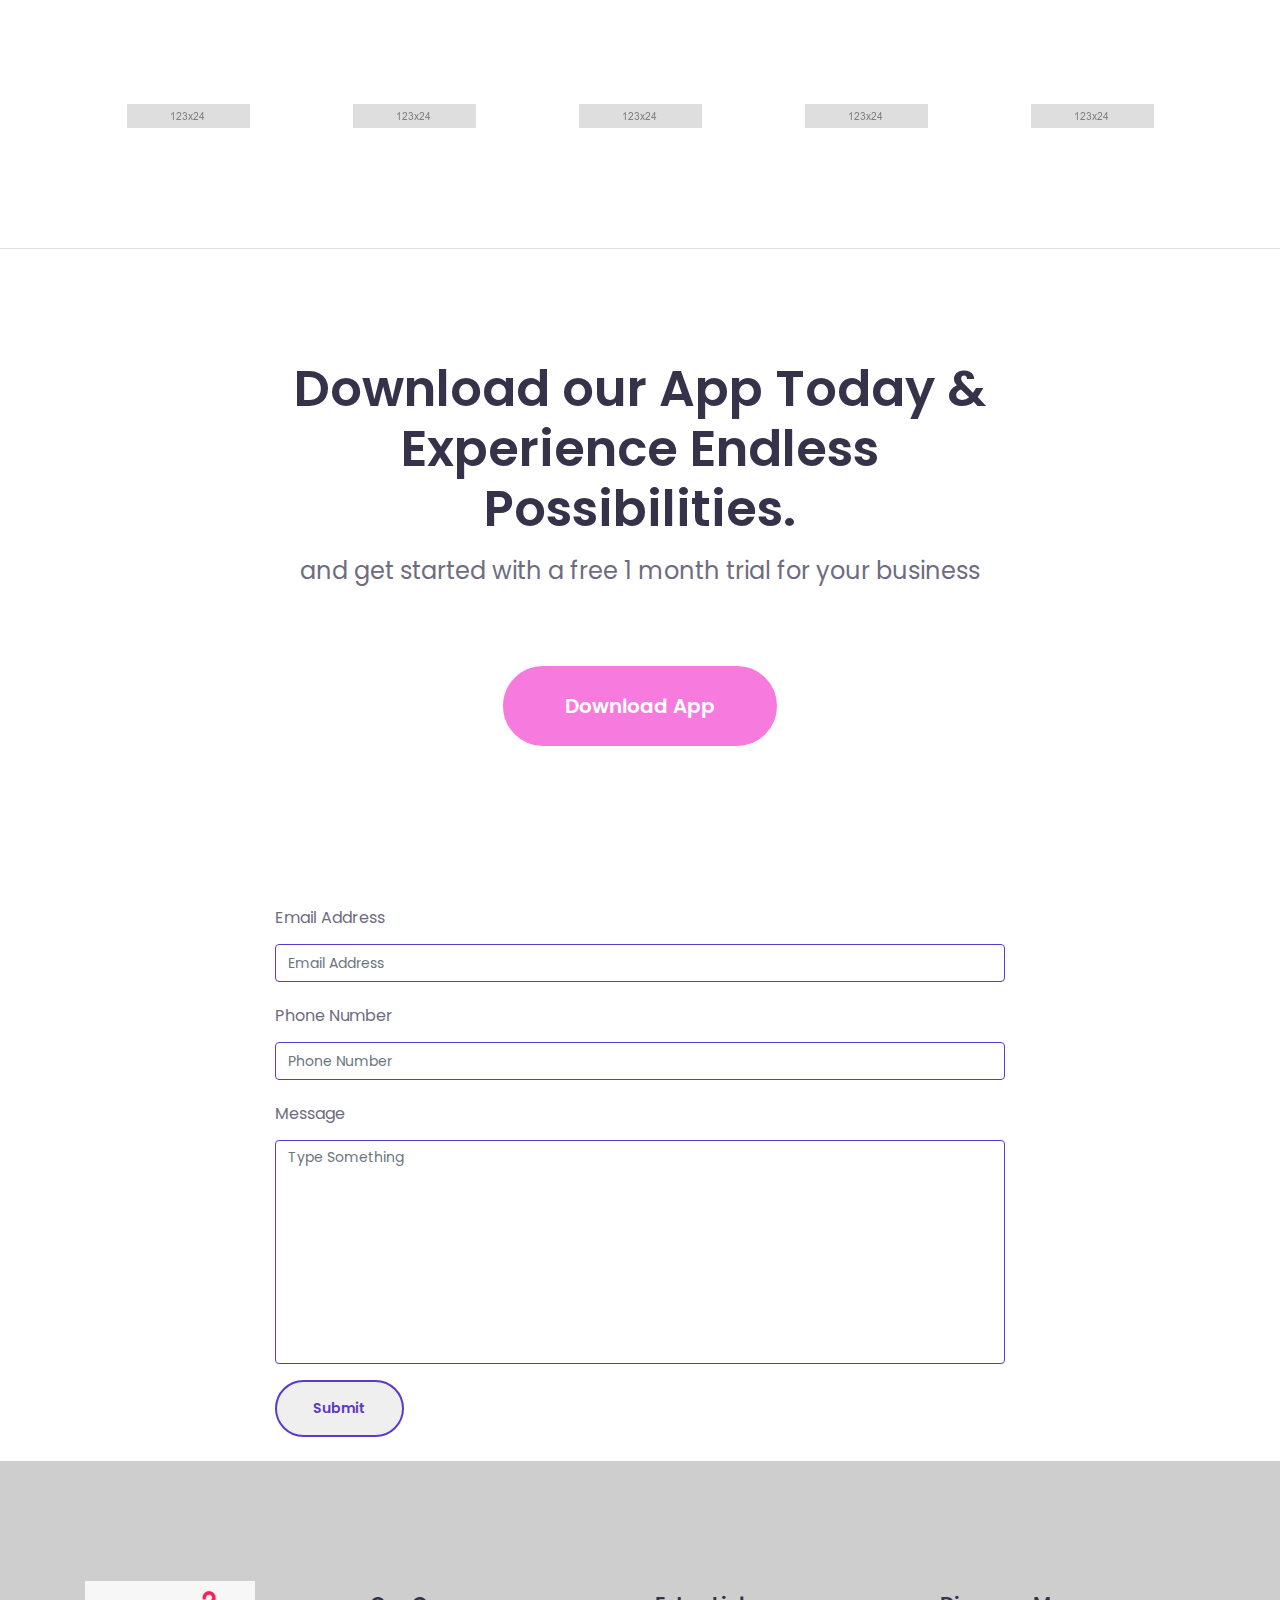
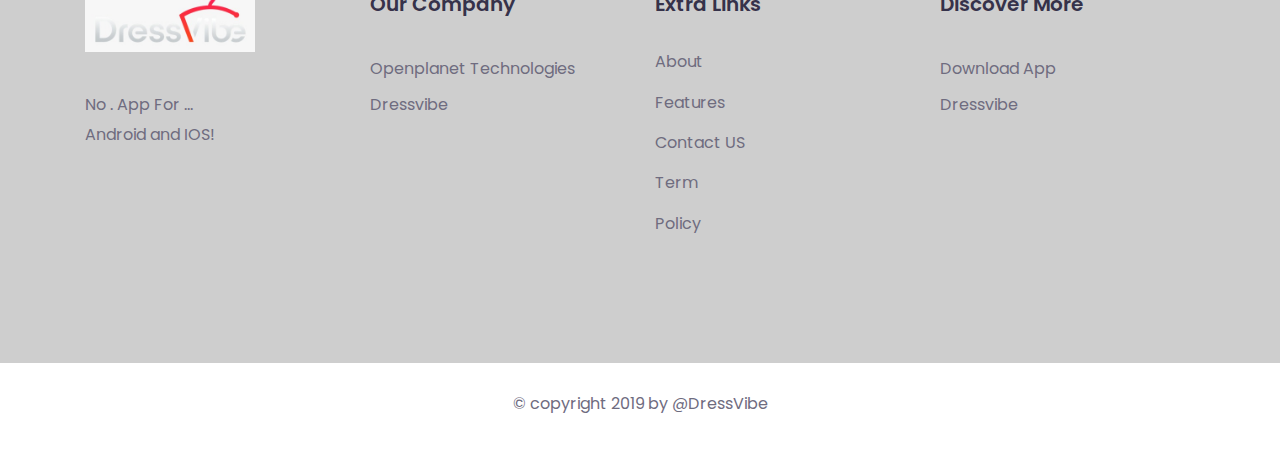
==== commit 10fd3083: "changes" ====
--- a/index.html
+++ b/index.html
@@ -7,7 +7,7 @@
     <meta http-equiv="X-UA-Compatible" content="IE=edge">
 
     <!-- Document Title -->
-    <title>Jironis</title>
+    <title>Dressvibe</title>
 
     <!-- Favicon -->
     <link rel="shortcut icon" type="image/png" href="favicon.png">
@@ -80,16 +80,12 @@
                                         <!-- Header-menu -->
                                         <div class="header-menu dosis">
                                             <ul>
-                                                <li class="active"><a href="#">Home</a>
-                                                    <ul>
-                                                        <li class="active"><a href="index.html">Home 1</a></li>
-                                                        <li><a href="index2.html">Home 2</a></li>
-                                                    </ul>
-                                                </li>
+                                                <li class="active"><a href="#">Home</a></li>
+                                                <li><a href="#about">About Us</a></li>
                                                 <li><a href="#features">Features</a></li>
-                                                <li><a href="#app">App Screens</a></li>
-                                                <li><a href="#pricing  ">Pricing</a></li>
-                                                <li><a href="#about">About US</a></li>
+                                                <li><a href="#contact">Contact Us</a></li>
+
+
                                                 <!--
                                                 <li><a href="#">Blog</a>
                                                     <ul>
@@ -107,7 +103,7 @@
                         </div>
                         <div class="col-lg-3 col-md-4 col-sm-5 d-md-block d-none">
                             <div class="urgent-call text-right">
-                                <a href="#" class="btn">Get Download 
+                                <a href="#" class="btn">Get Download
 
                                 </a>
                             </div>
@@ -226,35 +222,7 @@
                                             </button>
                                         </div>
                                         <div class="modal-body">
-                                            <div class="form">
-                                                <form action="">
-                                                    <div class="form-group">
-                                                        <label for="">First Name</label>
-                                                        <input type="text" class="form-control" placeholder="First Name">
-                                                    </div>
-                                                    <div class="form-group">
-                                                        <label for="">Last Name</label>
-                                                        <input type="text" class="form-control" placeholder="Last Name">
-                                                    </div>
-                                                    <div class="form-group">
-                                                        <label for="">Phone Number</label>
-                                                        <input type="text" class="form-control" placeholder="Phone Number">
-                                                    </div>
-                                                    <div class="form-group">
-                                                        <label for="">Email Address</label>
-                                                        <input type="text" class="form-control" placeholder="Email Address">
-                                                    </div>
-                                                    <div class="form-group">
-                                                        <label for="">Select Country</label>
-                                                        <select name="" class="form-control" id="">
-                                                            <option value="">select</option>
-                                                            <option value="">1</option>
-                                                            <option value="">2</option>
-                                                            <option value="">3</option>
-                                                        </select>
-                                                    </div>
-                                                </form>
-                                            </div>
+
                                         </div>
                                         <div class="modal-footer">
                                             <button class="btn" data-dismiss="modal">Submit</button>
@@ -622,6 +590,42 @@
     </section>
     <!-- End of download app -->
 
+
+
+    <!-- Contact Form   -->
+
+    <section id="contact">
+        <div class="container">
+            <div class="row">
+                <div class="col-md-8 offset-md-2 mb-4">
+                    <div class="form">
+                        <form action="">
+                            
+                           
+                            <div class="form-group">
+                                <label for="">Email Address</label>
+                                <input type="text" class="form-control" placeholder="Email Address">
+                            </div>
+                             <div class="form-group">
+                                <label for="">Phone Number</label>
+                                <input type="text" class="form-control" placeholder="Phone Number">
+                            </div>
+                            <div class="form-group">
+                               <label for="">Message</label>
+                                <textarea name="" class="form-control" id="" cols="30" rows="10" placeholder="Type Something"></textarea>
+                            </div>
+                        </form>
+                        
+                    </div>
+                    <button class="btn">Submit</button>   
+                </div>
+            </div>
+        </div>
+
+    </section>
+
+    <!--  Contact Form ////  -->
+
     <footer class="footer footer-bg">
 
         <div class="footer-top pt-120 pb-110">
--- a/assets/css/style.css
+++ b/assets/css/style.css
@@ -2782,4 +2782,7 @@
 }
 .footer-links{
     color: #6f6c7f;
+}
+.title{
+    background: url(../images/bg-pattern.png);
 }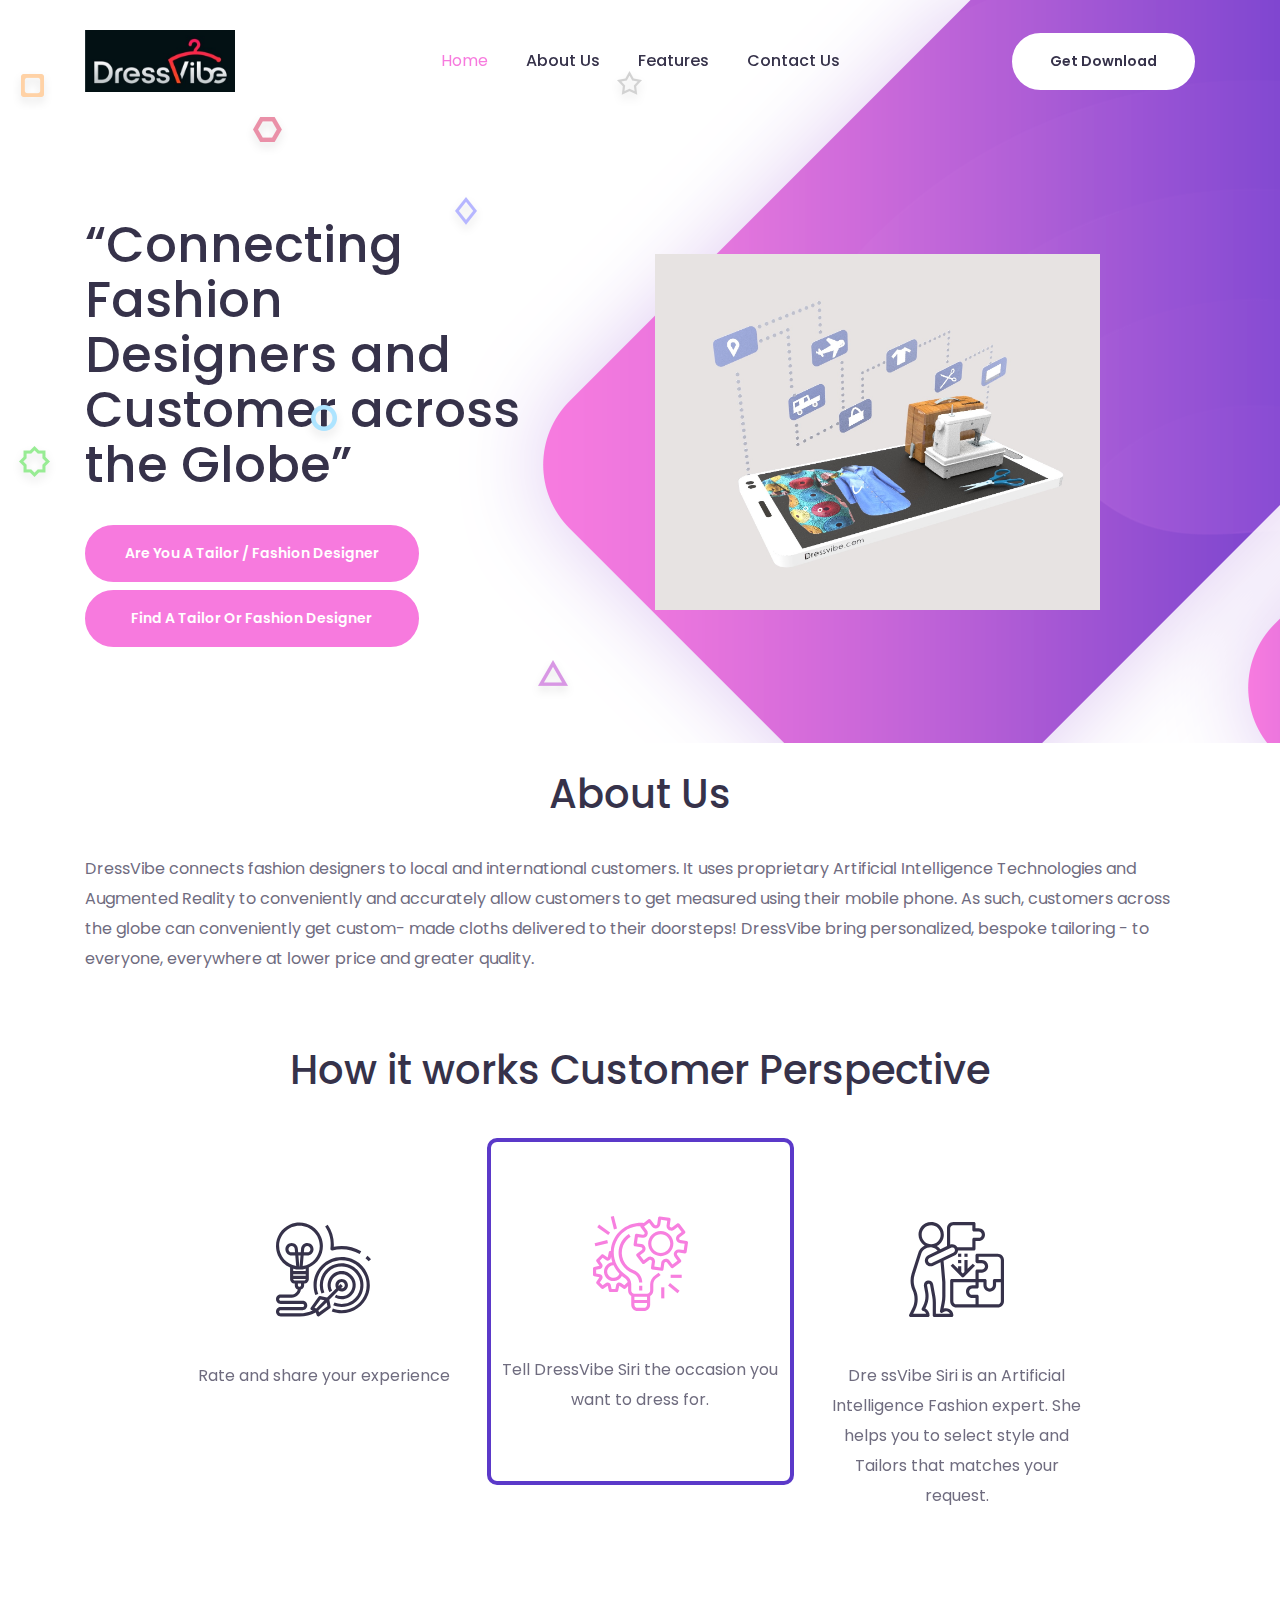
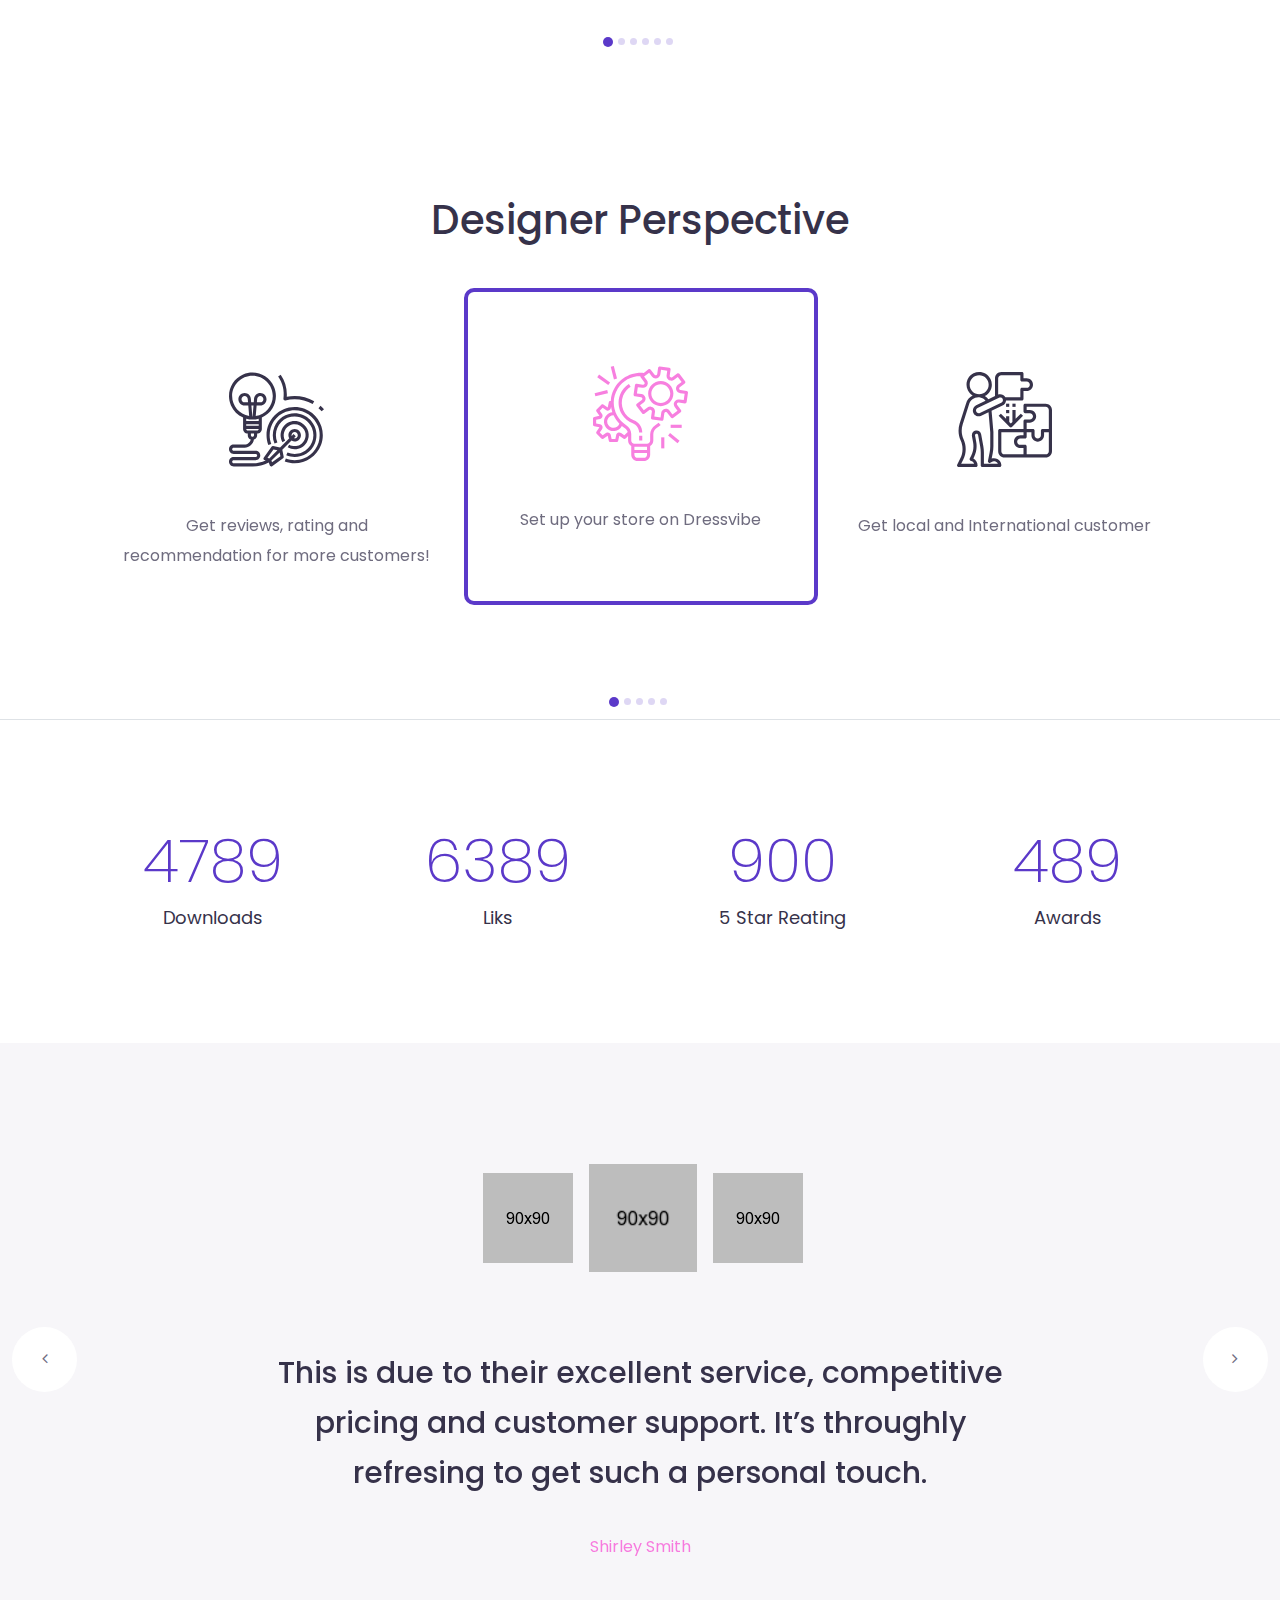
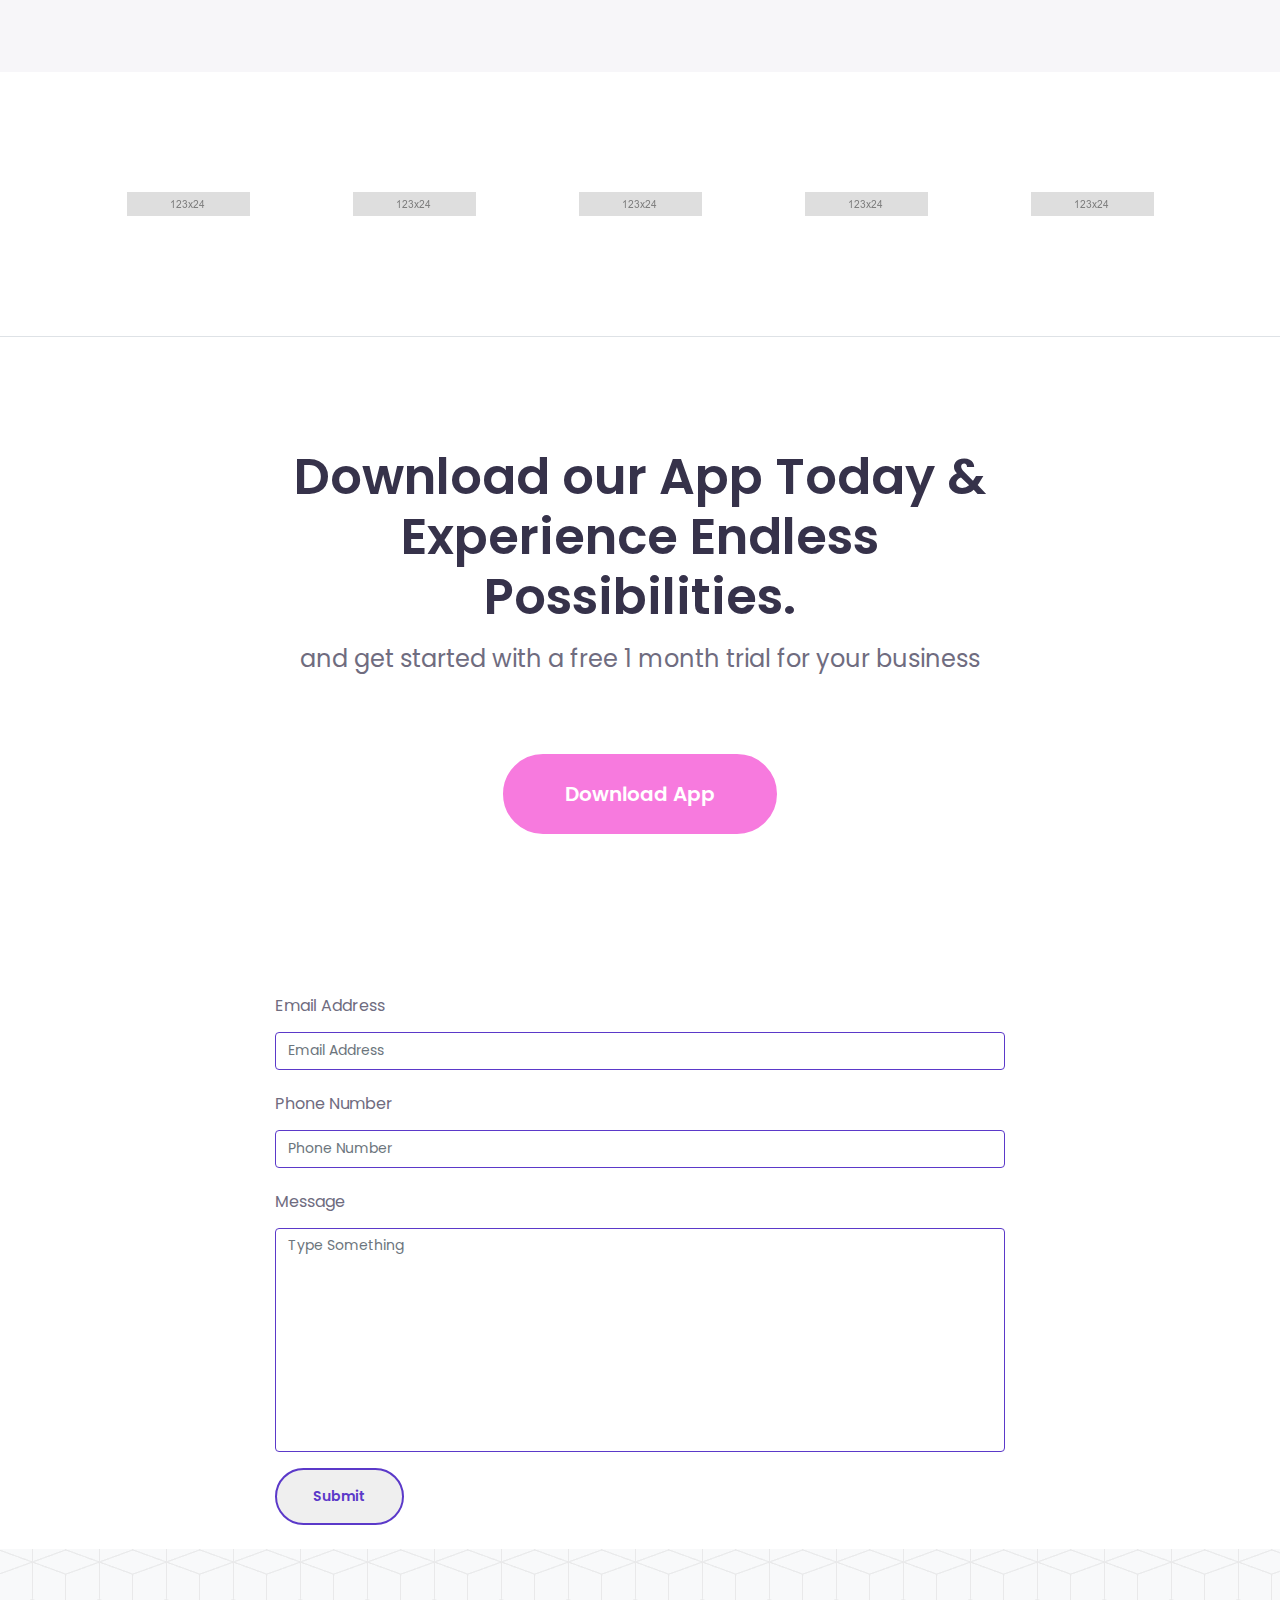
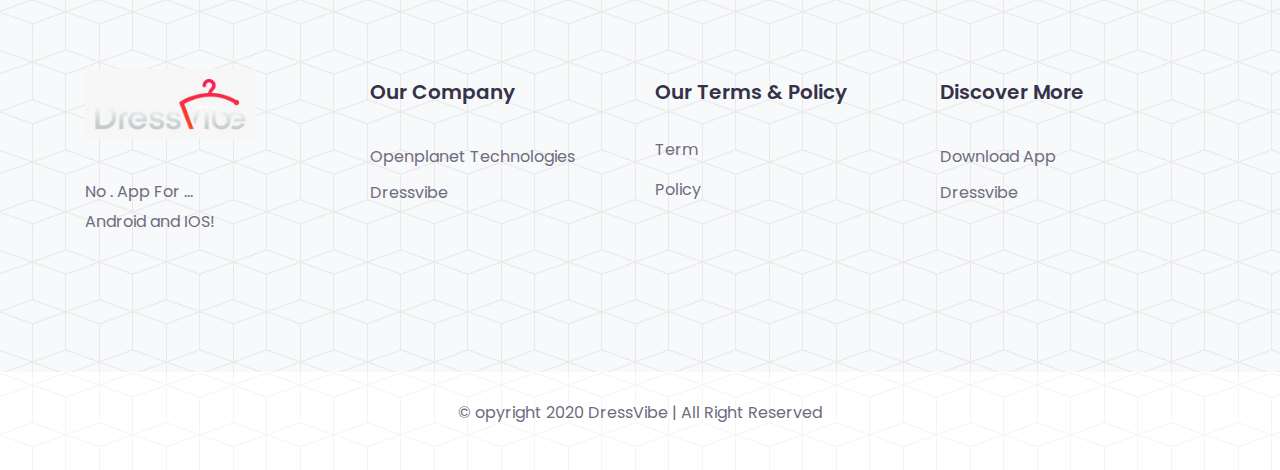
==== commit aacd9061: "done the changes" ====
--- a/index.html
+++ b/index.html
@@ -222,6 +222,35 @@
                                             </button>
                                         </div>
                                         <div class="modal-body">
+                                            <div class="form">
+                                                <form action="">
+                                                    <div class="form-group">
+                                                        <label for="">First Name</label>
+                                                        <input type="text" class="form-control" placeholder="First Name">
+                                                    </div>
+                                                    <div class="form-group">
+                                                        <label for="">Last Name</label>
+                                                        <input type="text" class="form-control" placeholder="Last Name">
+                                                    </div>
+                                                    <div class="form-group">
+                                                        <label for="">Phone Number</label>
+                                                        <input type="text" class="form-control" placeholder="Phone Number">
+                                                    </div>
+                                                    <div class="form-group">
+                                                        <label for="">Email Address</label>
+                                                        <input type="text" class="form-control" placeholder="Email Address">
+                                                    </div>
+                                                    <div class="form-group">
+                                                        <label for="">Select Country</label>
+                                                        <select name="" class="form-control" id="">
+                                                            <option value="">select</option>
+                                                            <option value="">1</option>
+                                                            <option value="">2</option>
+                                                            <option value="">3</option>
+                                                        </select>
+                                                    </div>
+                                                </form>
+                                            </div>
 
                                         </div>
                                         <div class="modal-footer">
@@ -237,7 +266,7 @@
                     <div class="col-lg-5 offset-lg-1 col-md-4 offse-xl-2">
                         <!-- banner image-->
                         <div class="banner-image">
-                            <img src="assets/img/banner/mockup.png" alt="">
+                            <img src="assets/images/Attachment_1583333226.jpeg" alt="">
                         </div>
                         <!--End of banner image-->
                     </div>
@@ -246,6 +275,38 @@
         </div>
     </div>
     <!-- End of home banner area -->
+
+    <!-- About US Section -->
+
+    <section id="about" class="my-4">
+        <div class="container">
+           <div class="row">
+                    <div class="col-md-12 text-center">
+                   <h2>About Us</h2>
+                   </div>
+           </div>
+            <div class="row">
+               <div class="about-header text-center">
+             
+               </div>
+                <div class="col-md-12 text-left justify-content py-4">
+                    <div class="about-content">
+                        <p>DressVibe connects fashion designers to local and international customers.
+                           
+                            It uses proprietary Artificial Intelligence Technologies and Augmented Reality to conveniently and accurately allow customers to get measured using their mobile phone.
+                            As such, customers across the globe can conveniently get custom- made cloths delivered to their doorsteps!
+
+                            DressVibe bring personalized, bespoke tailoring - to everyone, everywhere at lower price and greater quality.
+                        </p>
+                    </div>
+                </div>
+                <div class="col-md-6"></div>
+            </div>
+        </div>
+    </section>
+
+    <!-- About US Section//// -->
+
 
     <!-- feature area -->
     <section class="pb-110" id='features'>
@@ -417,72 +478,7 @@
         </div><!-- /.container -->
     </section><!-- /.End of Counter up area -->
 
-    <!-- interact user -->
-    <section class="bg-2 pt-120 pb-120">
-        <div class="container">
-            <div class="row">
-                <div class="col-lg-7 col-sm-7">
-                    <!-- user interact image -->
-                    <div class="user-interact-image">
-                        <img src="assets/img/feature/user-interact.png" alt="">
-                    </div>
-                    <!-- End of user interact image -->
-                </div>
-                <div class="col-lg-5 col-sm-5">
-                    <!-- user ineract text -->
-                    <div class="user-interact-inner">
-                        <div class="interact-icon">
-                            <img src="assets/img/icons/teamwork.svg" class="svg" alt="">
-                        </div>
-                        <h2>Interact With Your Users On Every Single Platform</h2>
-                        <p>
-                            There are many variations of passages of Lorem Ipsum available, but the majority have suffered alteration in some form,
-                            by injected humour.
-                        </p>
-                        <a href="#" class="btn">Get Started</a>
-                    </div>
-                    <!--End of user ineract text -->
-                </div>
-            </div>
-        </div>
-    </section>
-    <!-- interact user -->
-
-    <!-- interact user -->
-    <section class="pt-120 pb-120">
-        <div class="container">
-            <div class="row">
-                <div class="col-lg-5 col-sm-5">
-                    <!-- user ineract text -->
-                    <div class="user-interact-inner">
-                        <div class="interact-icon">
-                            <img src="assets/img/icons/solution1.svg" class="svg" alt="">
-                        </div>
-                        <h2>Interact With Your Users On Every Single Platform</h2>
-                        <p>
-                            There are many variations of passages of Lorem Ipsum available, but the majority have suffered
-                            alteration in some form,
-                            by injected humour.
-                        </p>
-                        <a href="#" class="btn">Get Started</a>
-                    </div>
-                    <!--End of user ineract text -->
-                </div>
-                <div class="col-lg-7 col-sm-7">
-                    <!-- user interact image -->
-                    <div class="user-interact-image type2">
-                        <img src="assets/img/feature/user-interact2.png" alt="">
-                    </div>
-                    <!-- End of user interact image -->
-                </div>
-            </div>
-        </div>
-    </section>
-    <!-- interact user -->
-
-    <!-- app pricing plan -->
-    <!-- End of app pricing plan -->
-
+   
     <!-- testimonial area -->
     <section class="pt-120 pb-110 bg-2">
         <div class="container">
@@ -600,24 +596,24 @@
                 <div class="col-md-8 offset-md-2 mb-4">
                     <div class="form">
                         <form action="">
-                            
-                           
+
+
                             <div class="form-group">
                                 <label for="">Email Address</label>
                                 <input type="text" class="form-control" placeholder="Email Address">
                             </div>
-                             <div class="form-group">
+                            <div class="form-group">
                                 <label for="">Phone Number</label>
                                 <input type="text" class="form-control" placeholder="Phone Number">
                             </div>
                             <div class="form-group">
-                               <label for="">Message</label>
+                                <label for="">Message</label>
                                 <textarea name="" class="form-control" id="" cols="30" rows="10" placeholder="Type Something"></textarea>
                             </div>
                         </form>
-                        
-                    </div>
-                    <button class="btn">Submit</button>   
+
+                    </div>
+                    <button class="btn">Submit</button>
                 </div>
             </div>
         </div>
@@ -626,7 +622,7 @@
 
     <!--  Contact Form ////  -->
 
-    <footer class="footer footer-bg">
+    <footer class="footer footer-bg bg-light">
 
         <div class="footer-top pt-120 pb-110">
             <div class="container">
@@ -669,7 +665,7 @@
                         <div class="footer-widget">
                             <!-- widget header -->
                             <div class="widget-header">
-                                <h5>Extra Links</h5>
+                                <h5>Our Terms & Policy</h5>
                             </div>
                             <!-- widget header -->
                         </div>
@@ -678,9 +674,7 @@
                             <div class="extra-link">
                                 <div class="link-left">
                                     <ul>
-                                        <li><a href="#">About</a></li>
-                                        <li><a href="#">Features</a></li>
-                                        <li><a href="#">Contact US</a></li>
+                                       
                                         <li><a href="term.html">Term</a></li>
                                         <li><a href="#">Policy</a></li>
                                     </ul>
@@ -717,8 +711,7 @@
         </div>
         <div class="footer-bottom">
             <div class="footer-text text-center">
-                <p>© copyright 2019 by @DressVibe
-                </p>
+                <p>© opyright 2020 DressVibe | All Right Reserved </p>
             </div>
         </div>
 
--- a/assets/css/style.css
+++ b/assets/css/style.css
@@ -2777,8 +2777,11 @@
     max-width: 75%;
     display: block;
 }
-.footer-bg{
-    background-color: #cecece;
+.footer-bg,.footer-top,.footer-bottom{
+/*    background-color: #cecece;*/
+    background-image: url(../images/bg-pattern.png);
+/*    background-repeat: repeat-x;*/
+    z-index: 333;
 }
 .footer-links{
     color: #6f6c7f;
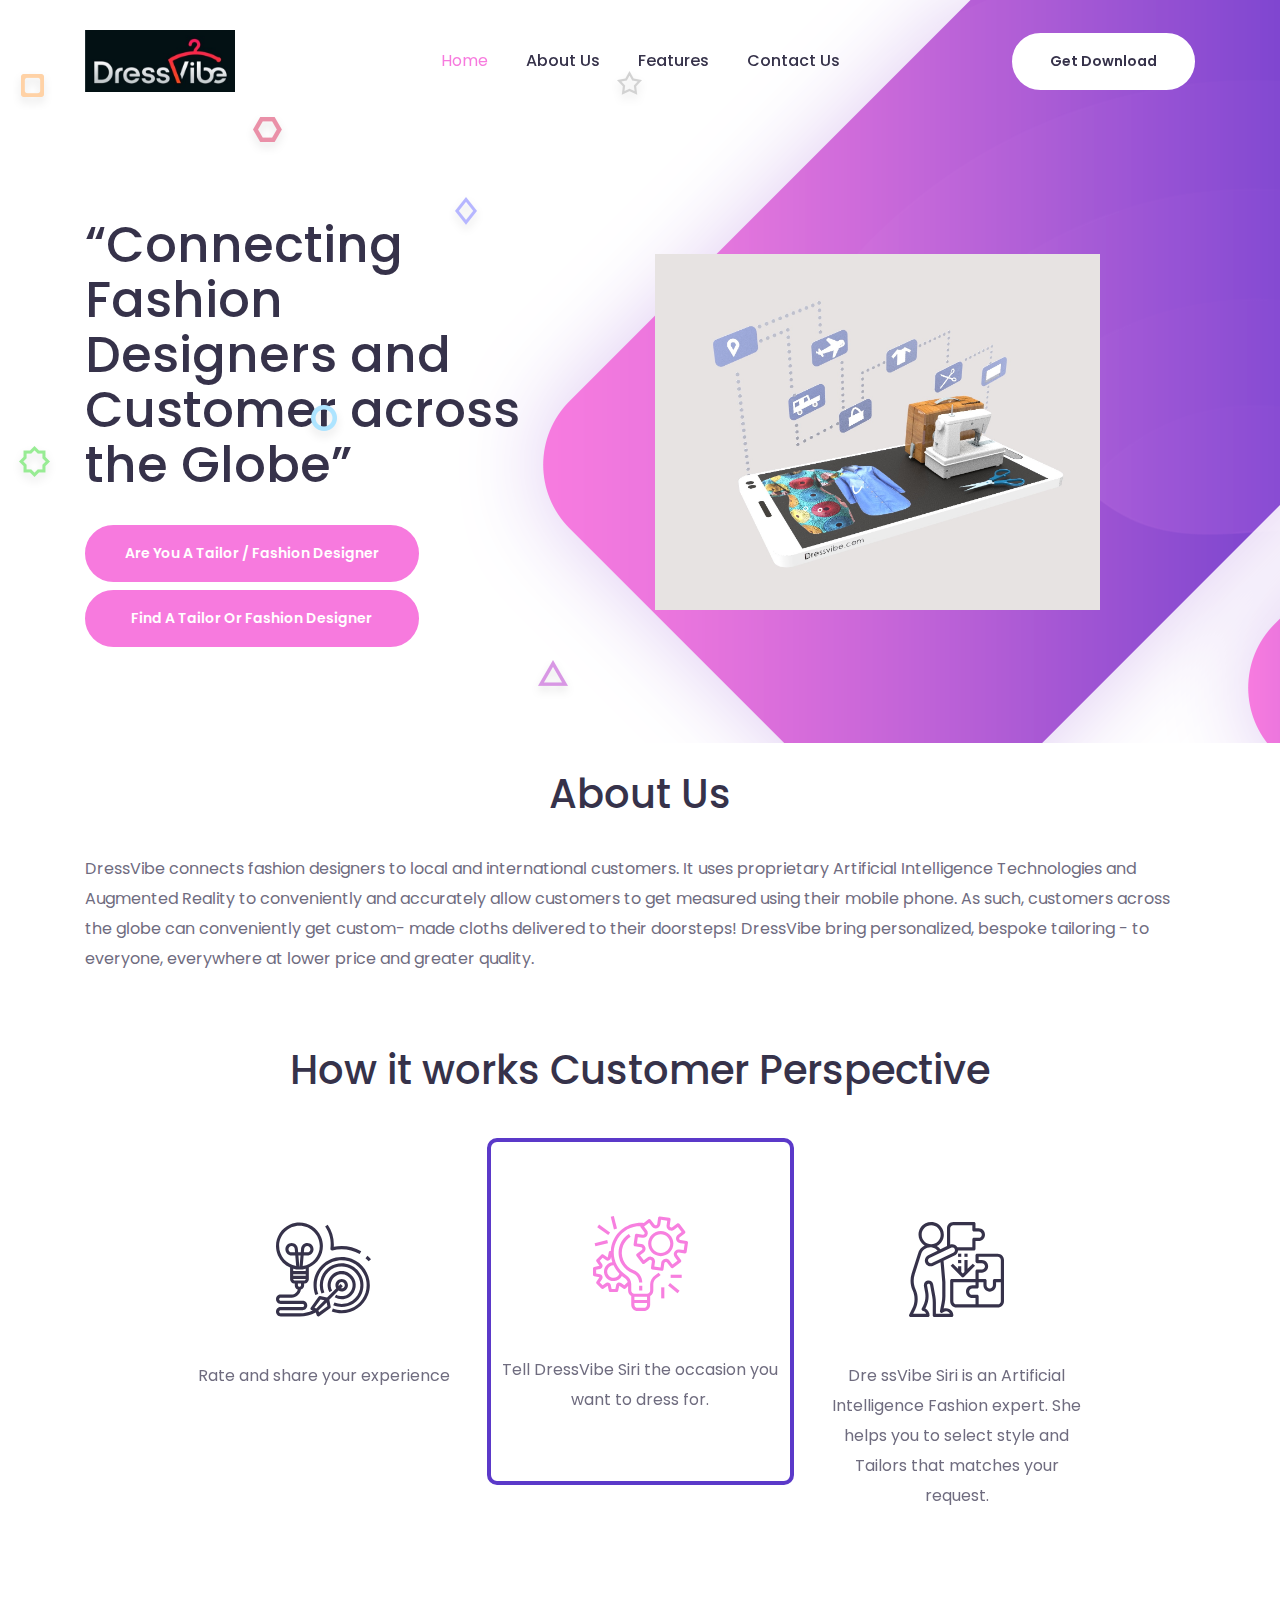
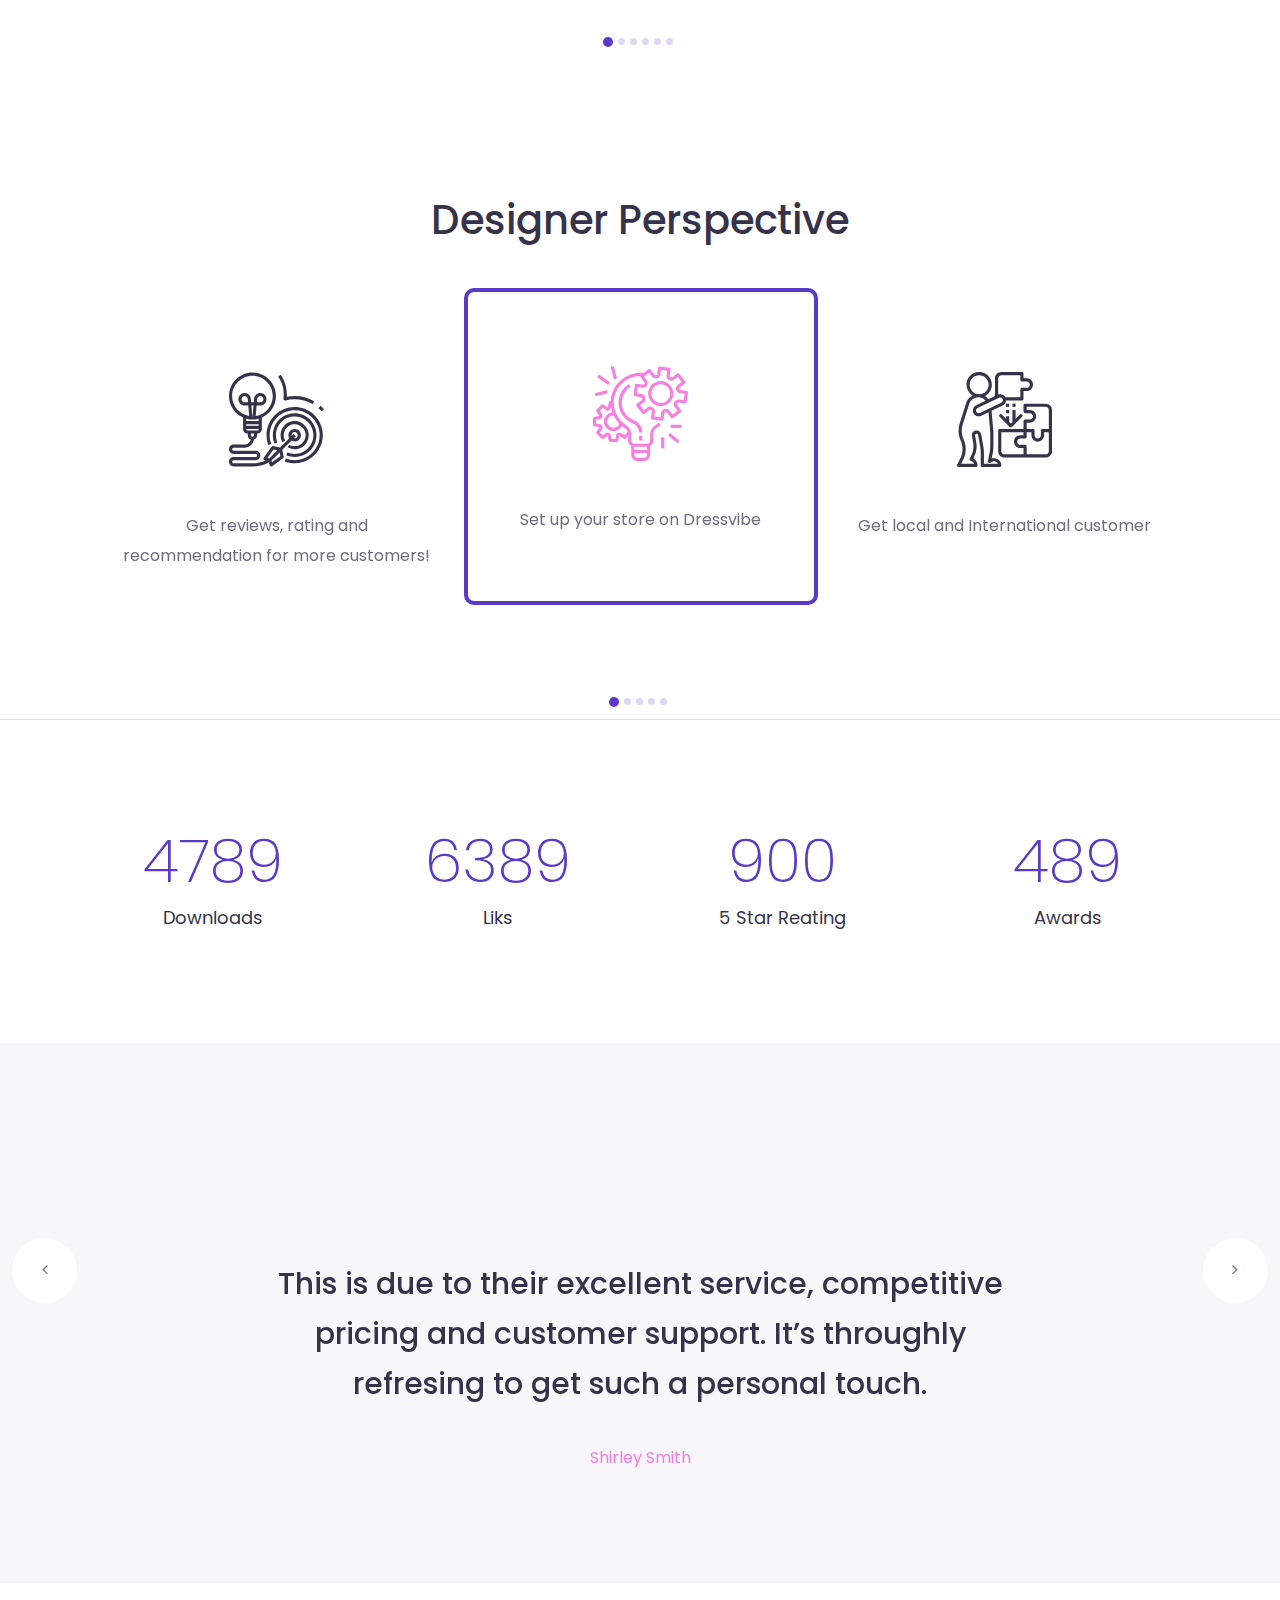
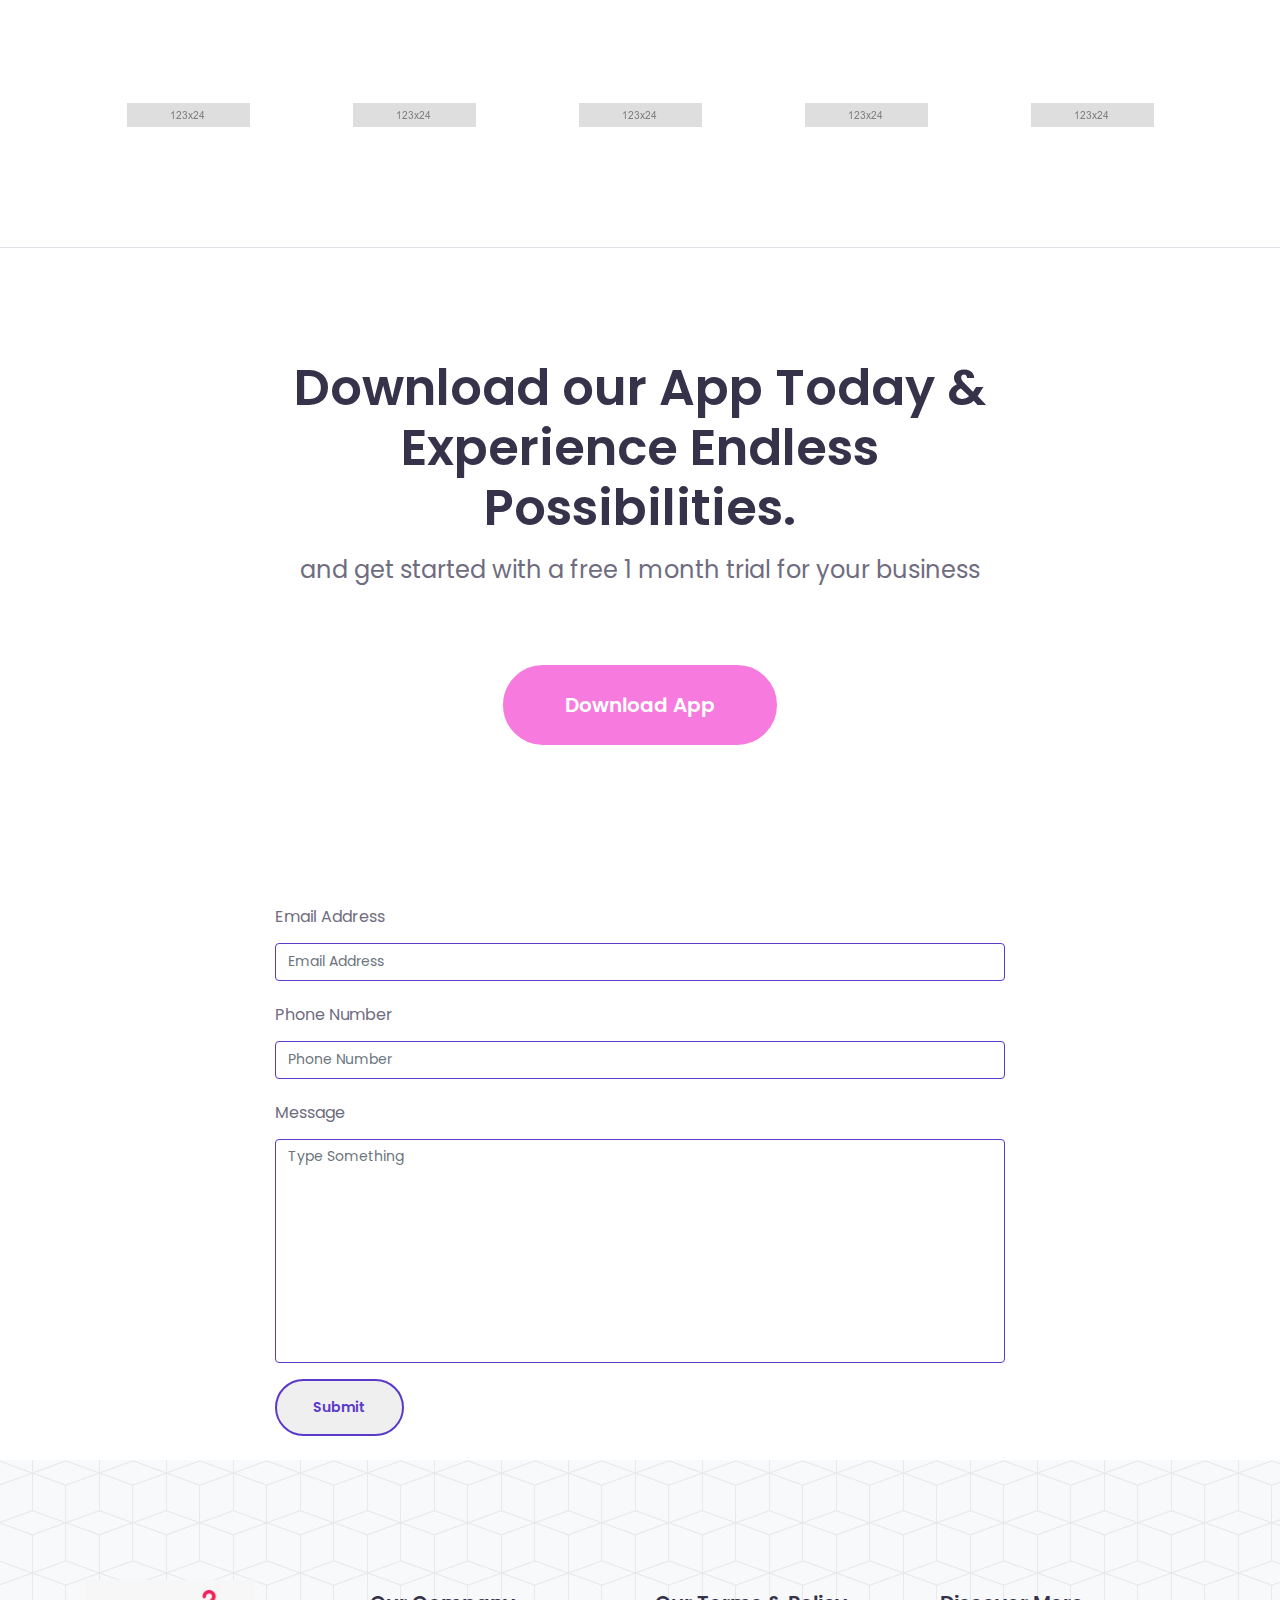
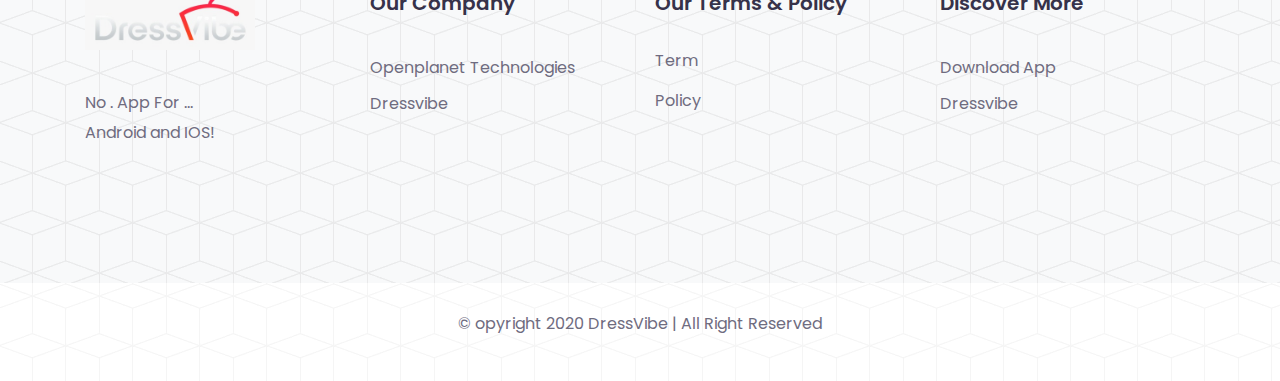
==== commit cd8503ea: "temtimonial images" ====
--- a/index.html
+++ b/index.html
@@ -487,14 +487,19 @@
                     <div class="testimonial-author-arousel text-center">
                         <div class="testimonial-author-inner">
                             <div class="author-carousel owl-carousel">
+                               
+                               <div class="single-author-imge">
+                                    <img src="assets/images/white-and-black-floral-cap-sleeved-shirt-994523.jpg" alt="">
+                                </div>
+                                
+                               
                                 <div class="single-author-imge">
-                                    <img src="assets/img/feature/author3.png" alt="">
+                                    <img src="assets/images/women-standing-wall-1140907.jpg" alt="">
                                 </div>
+                                
+                                 
                                 <div class="single-author-imge">
-                                    <img src="assets/img/feature/author2.png" alt="">
-                                </div>
-                                <div class="single-author-imge">
-                                    <img src="assets/img/feature/author1.png" alt="">
+                                    <img src="assets/images/women-standing-wall-1140907.jpg" alt="">
                                 </div>
                             </div>
                         </div>
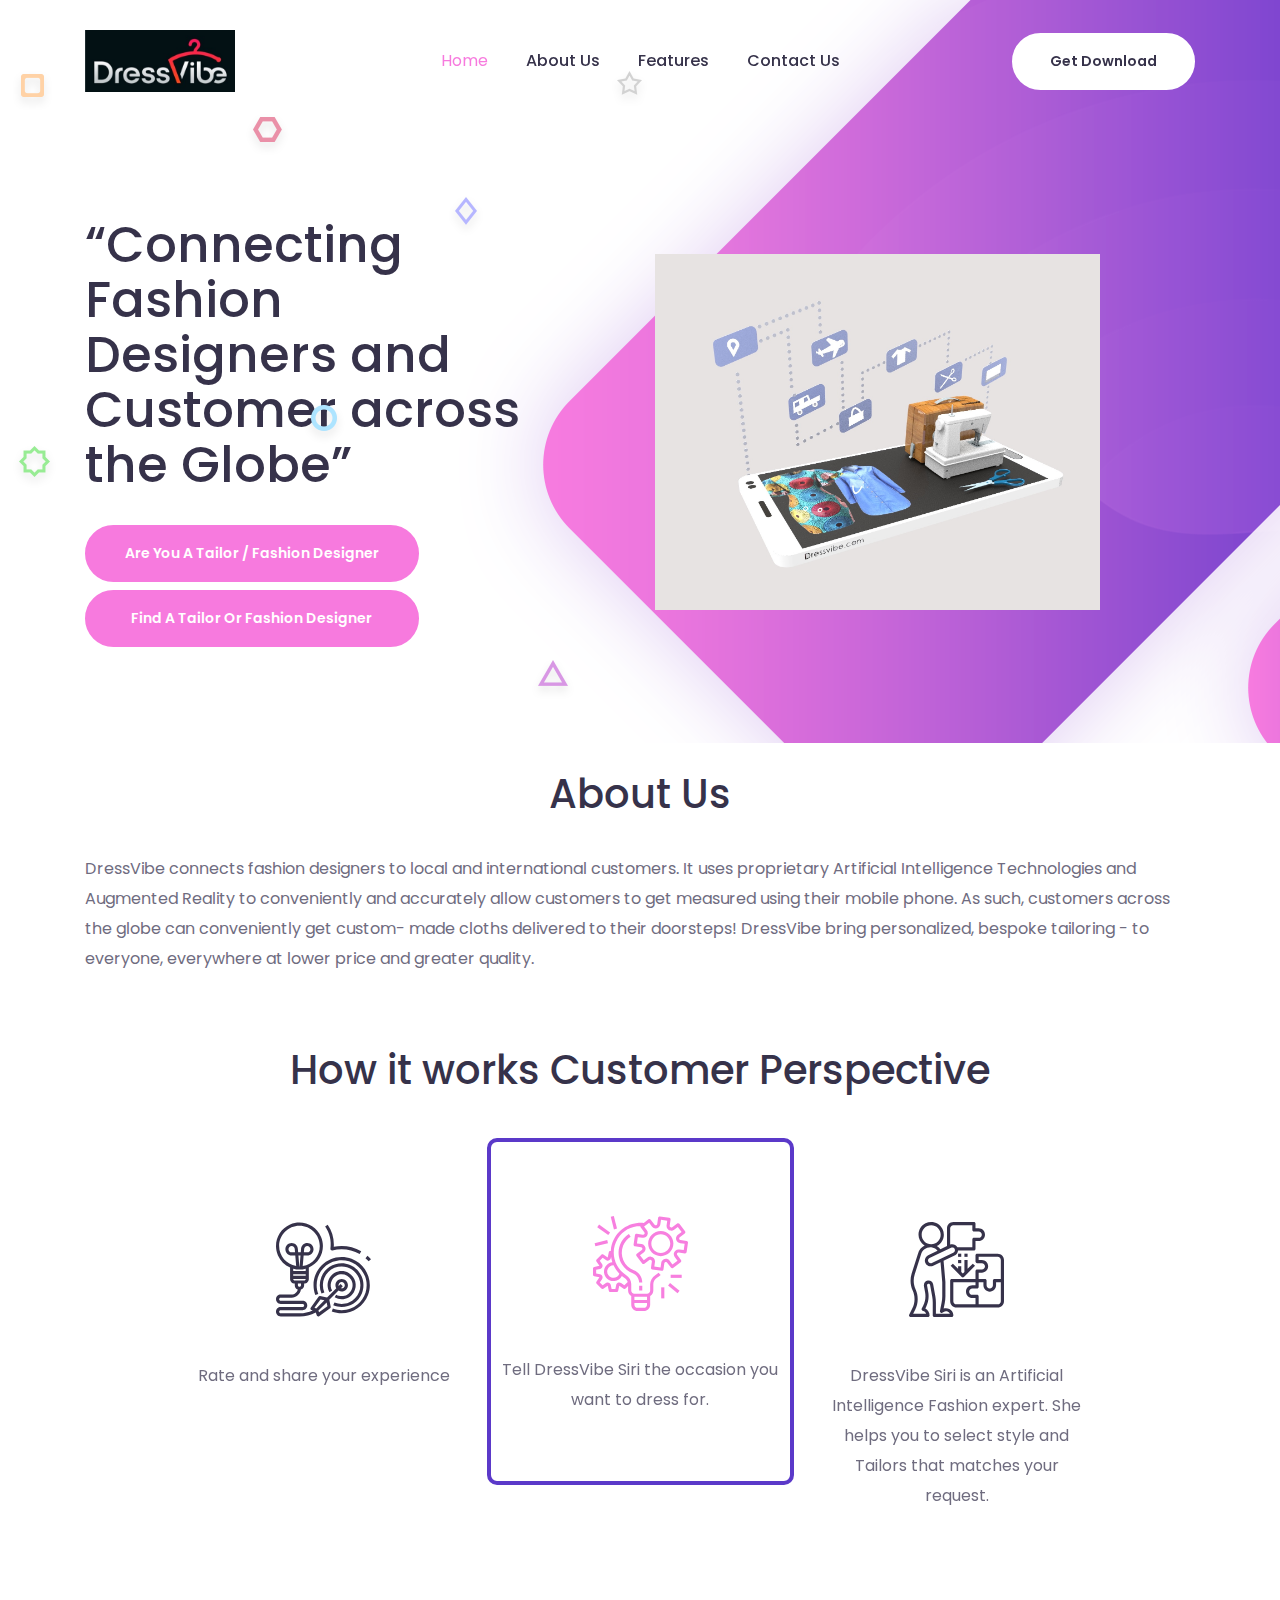
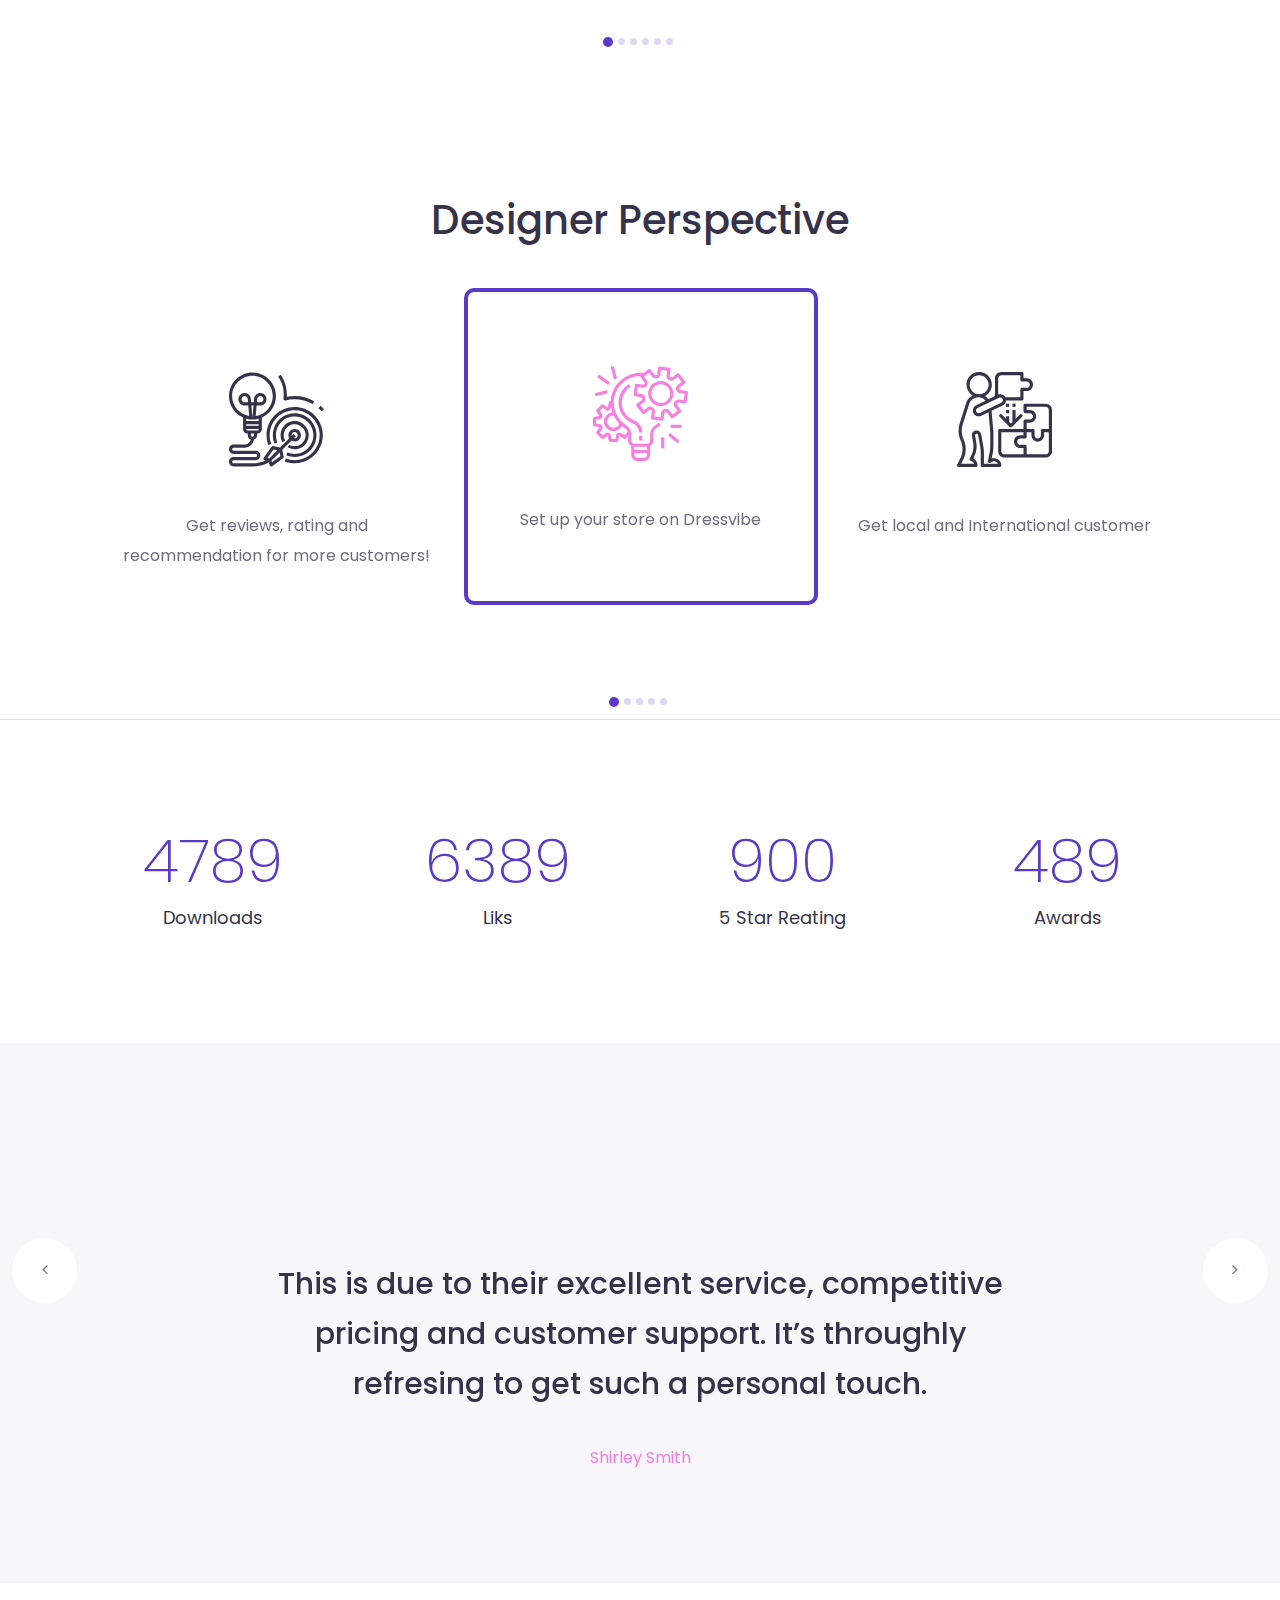
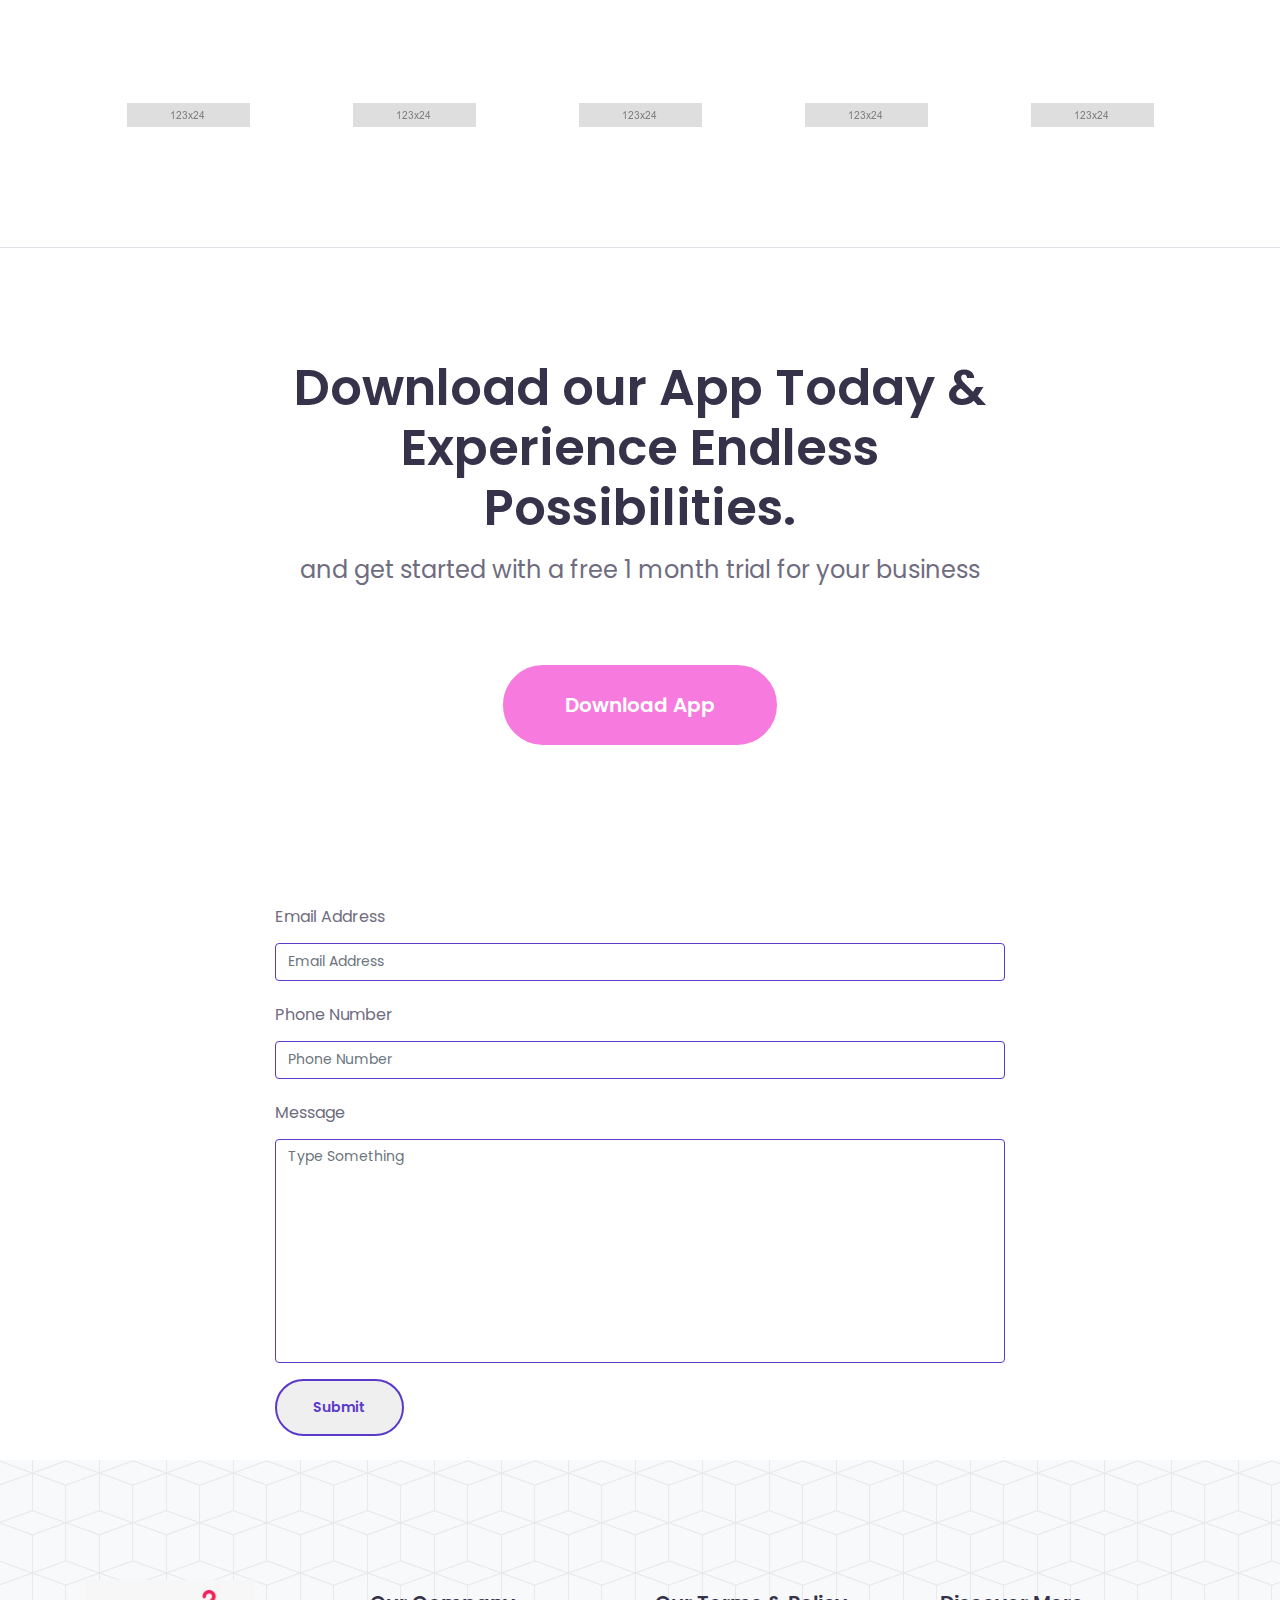
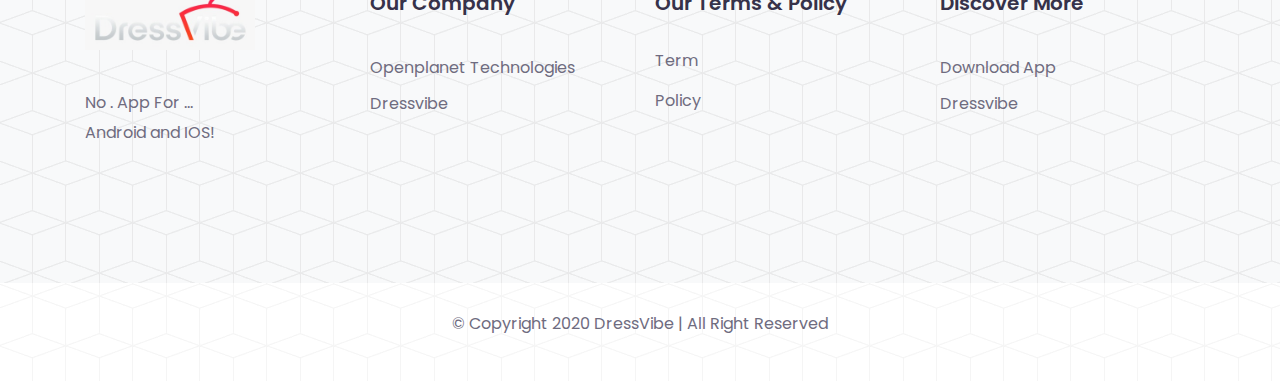
==== commit cbac8056: "spell" ====
--- a/index.html
+++ b/index.html
@@ -344,7 +344,7 @@
                         <div class="single-feature-inner text-center">
                             <div class="feature-icon"><img src="assets/img/icons/solution.svg" class="svg" alt=""></div>
                             <!--                            <h5>Company Growth Strategy</h5>-->
-                            <p>Dre ssVibe Siri is an Artificial Intelligence Fashion expert. She helps you to select style and Tailors that matches your request. </p>
+                            <p>DressVibe Siri is an Artificial Intelligence Fashion expert. She helps you to select style and Tailors that matches your request. </p>
                         </div>
                         <!-- End of single feature inner -->
 
@@ -681,7 +681,7 @@
                                     <ul>
                                        
                                         <li><a href="term.html">Term</a></li>
-                                        <li><a href="#">Policy</a></li>
+                                        <li><a href="policy.html">Policy</a></li>
                                     </ul>
                                 </div>
 
@@ -716,7 +716,7 @@
         </div>
         <div class="footer-bottom">
             <div class="footer-text text-center">
-                <p>© opyright 2020 DressVibe | All Right Reserved </p>
+                <p>© Copyright 2020 DressVibe | All Right Reserved </p>
             </div>
         </div>
 
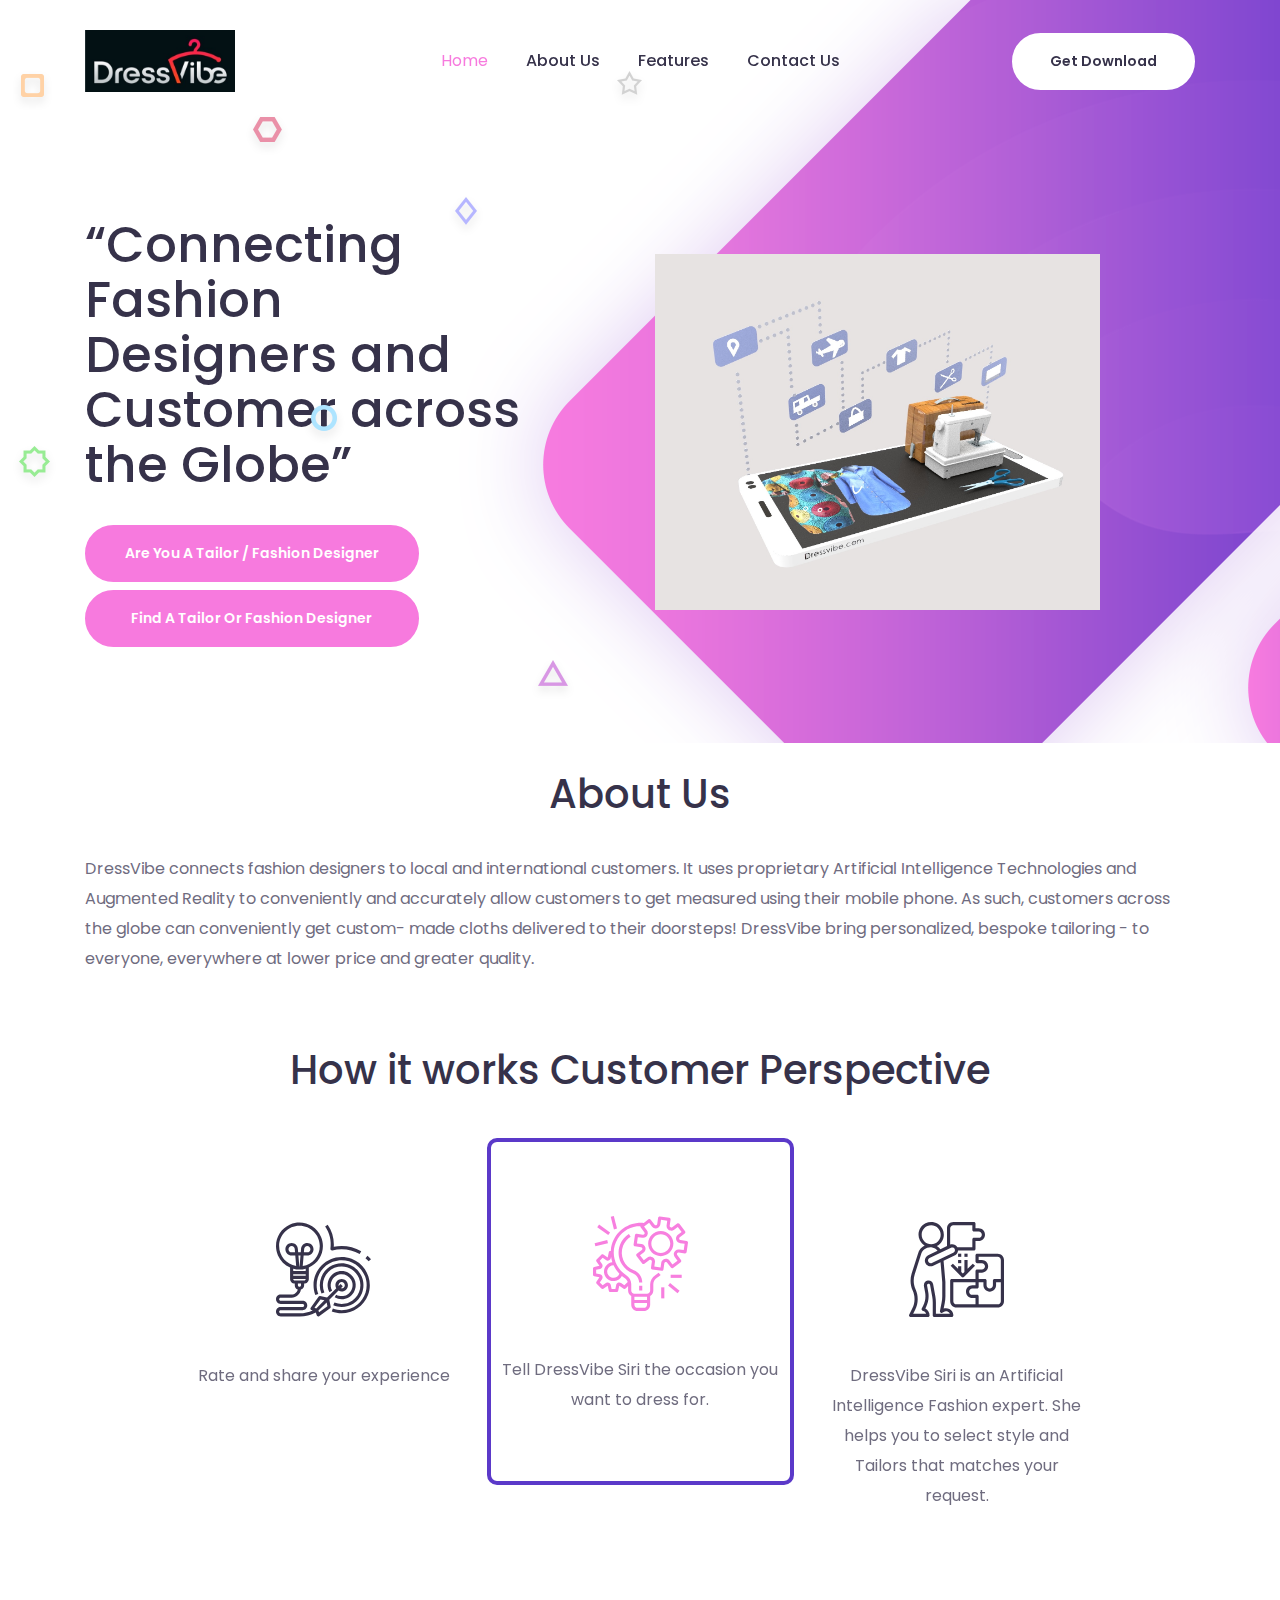
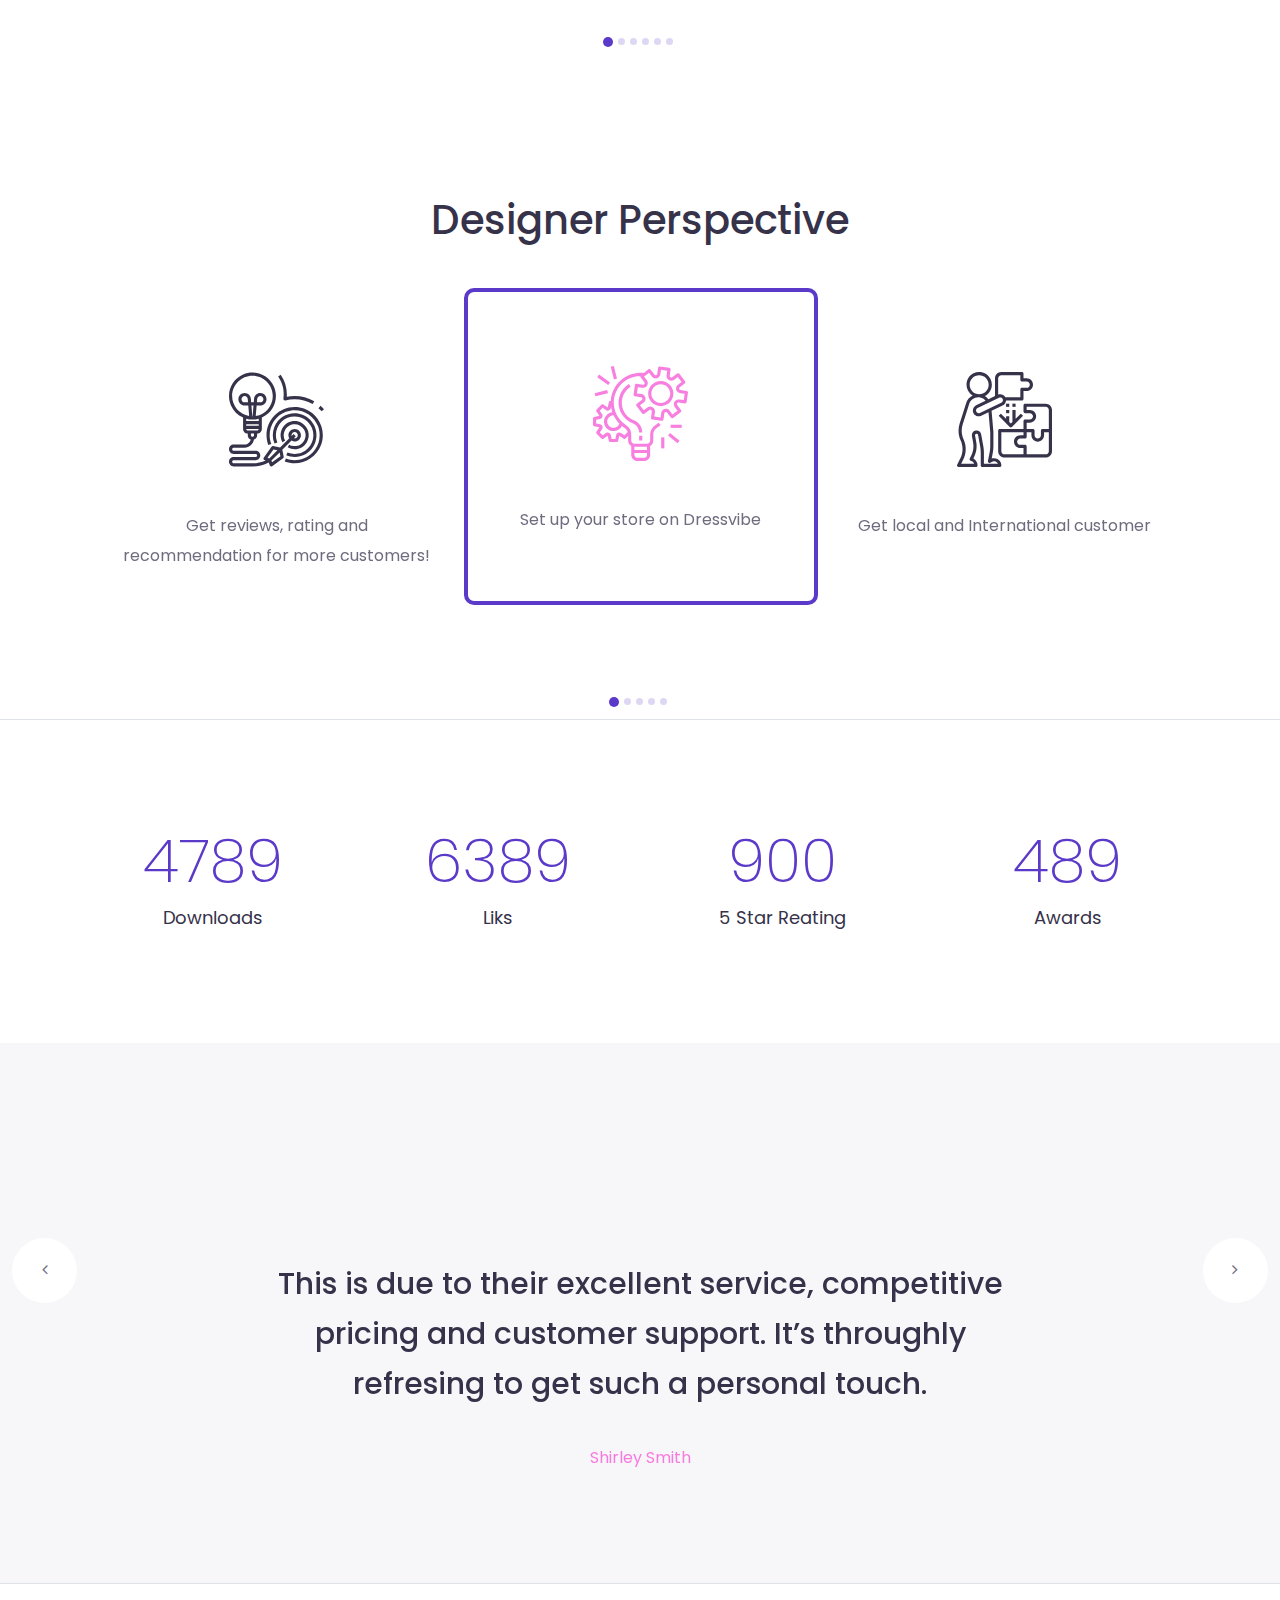
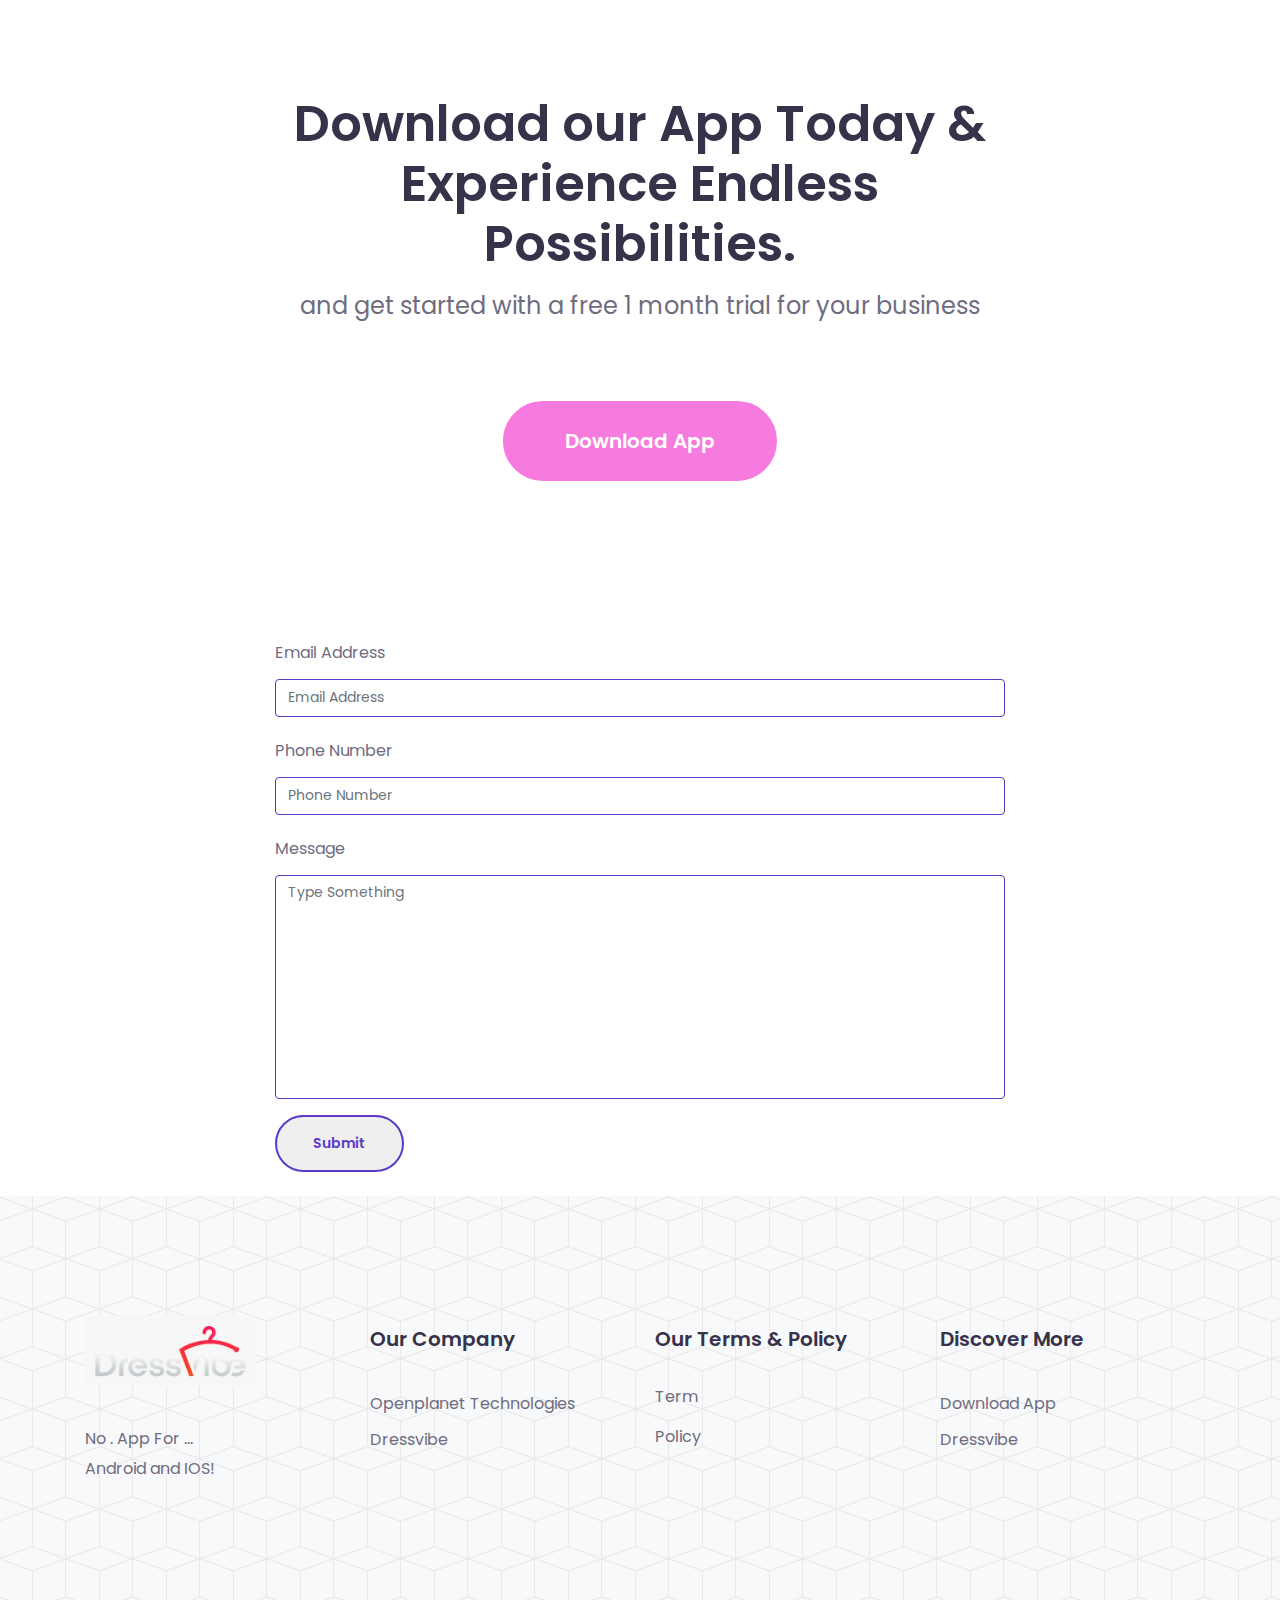
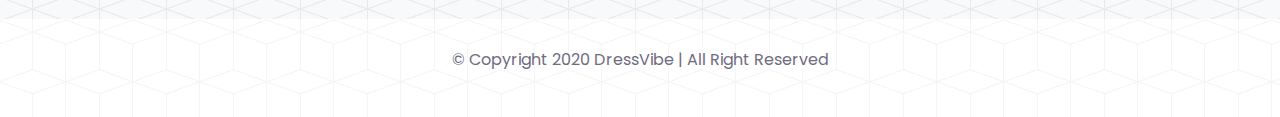
==== commit 7589f3bf: "policy and term navbar + spell correction" ====
--- a/index.html
+++ b/index.html
@@ -531,45 +531,7 @@
     </section>
     <!--End of testimonial area -->
 
-    <!-- our partner -->
-    <section class="pt-120 pb-120">
-        <div class="container">
-            <div class="row">
-                <div class="col">
-                    <!-- partner carosel inner -->
-                    <div class="partner-carousel-wrap">
-                        <div class="partner-carousel owl-carousel">
-                            <!-- single partner -->
-                            <div class="single-partner">
-                                <img src="assets/img/partner2.png" alt="">
-                            </div>
-                            <!-- End of single partner -->
-
-                            <!-- single partner -->
-                            <div class="single-partner">
-                                <img src="assets/img/partner2.png" alt="">
-                            </div>
-                            <!-- End of single partner -->
-
-                            <!-- single partner -->
-                            <div class="single-partner">
-                                <img src="assets/img/partner2.png" alt="">
-                            </div>
-                            <!-- End of single partner -->
-
-                            <!-- single partner -->
-                            <div class="single-partner">
-                                <img src="assets/img/partner2.png" alt="">
-                            </div>
-                            <!-- End of single partner -->
-                        </div>
-                    </div>
-                    <!--End of  partner carosel inner -->
-                </div>
-            </div>
-        </div>
-    </section>
-    <!-- End of our partner -->
+   
 
 
     <!-- download app -->
